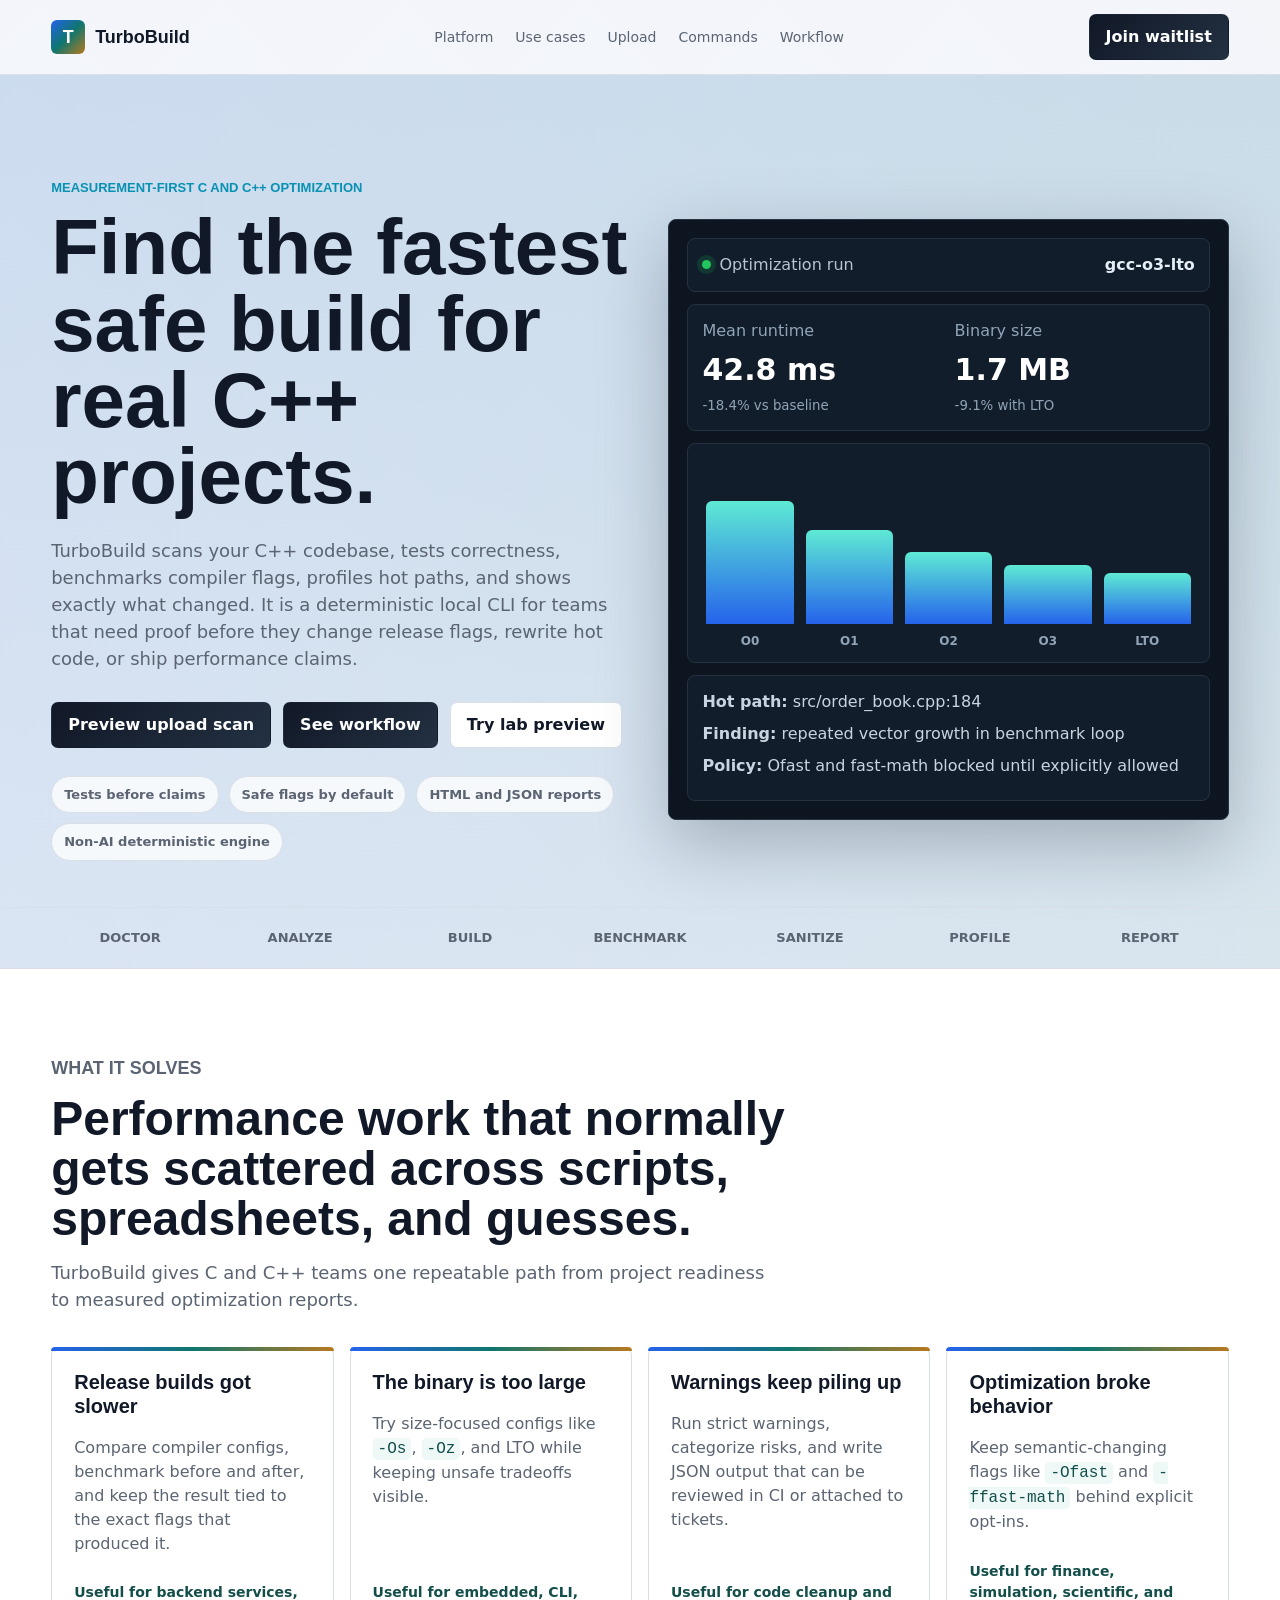
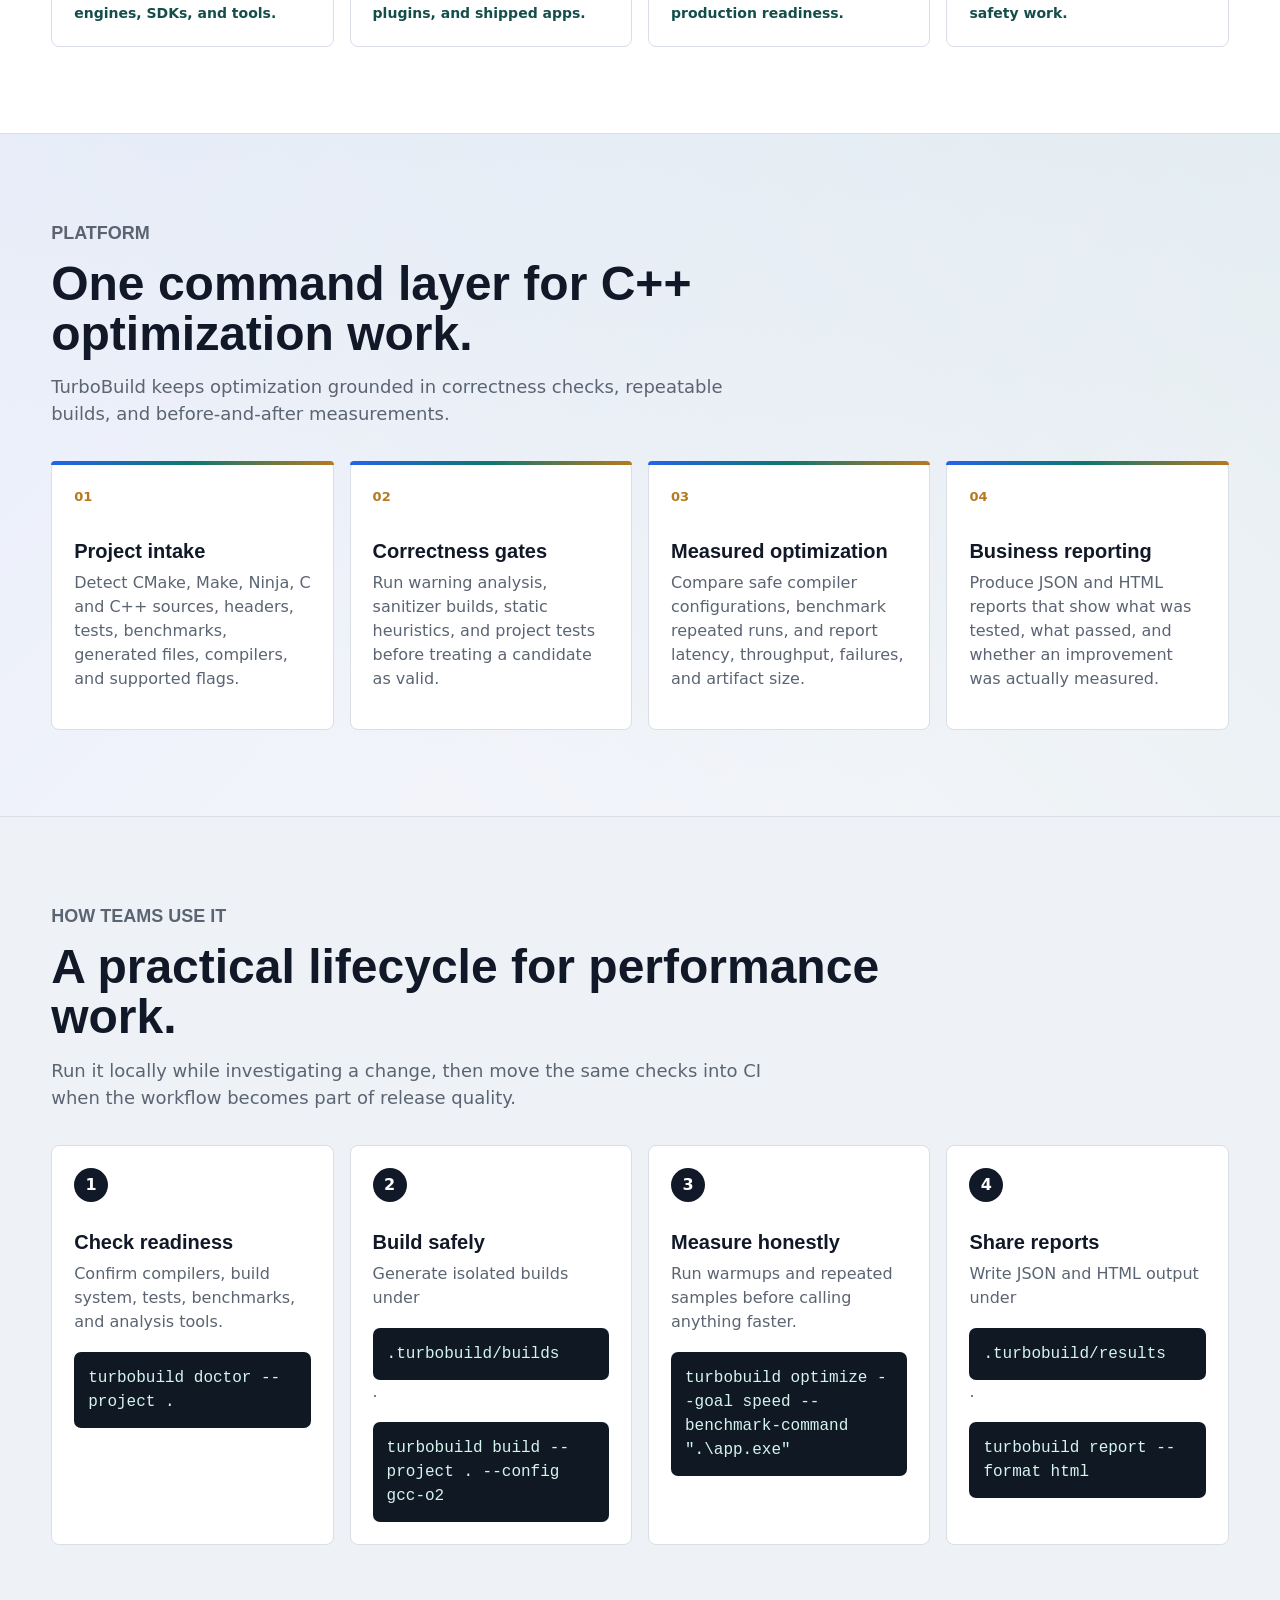
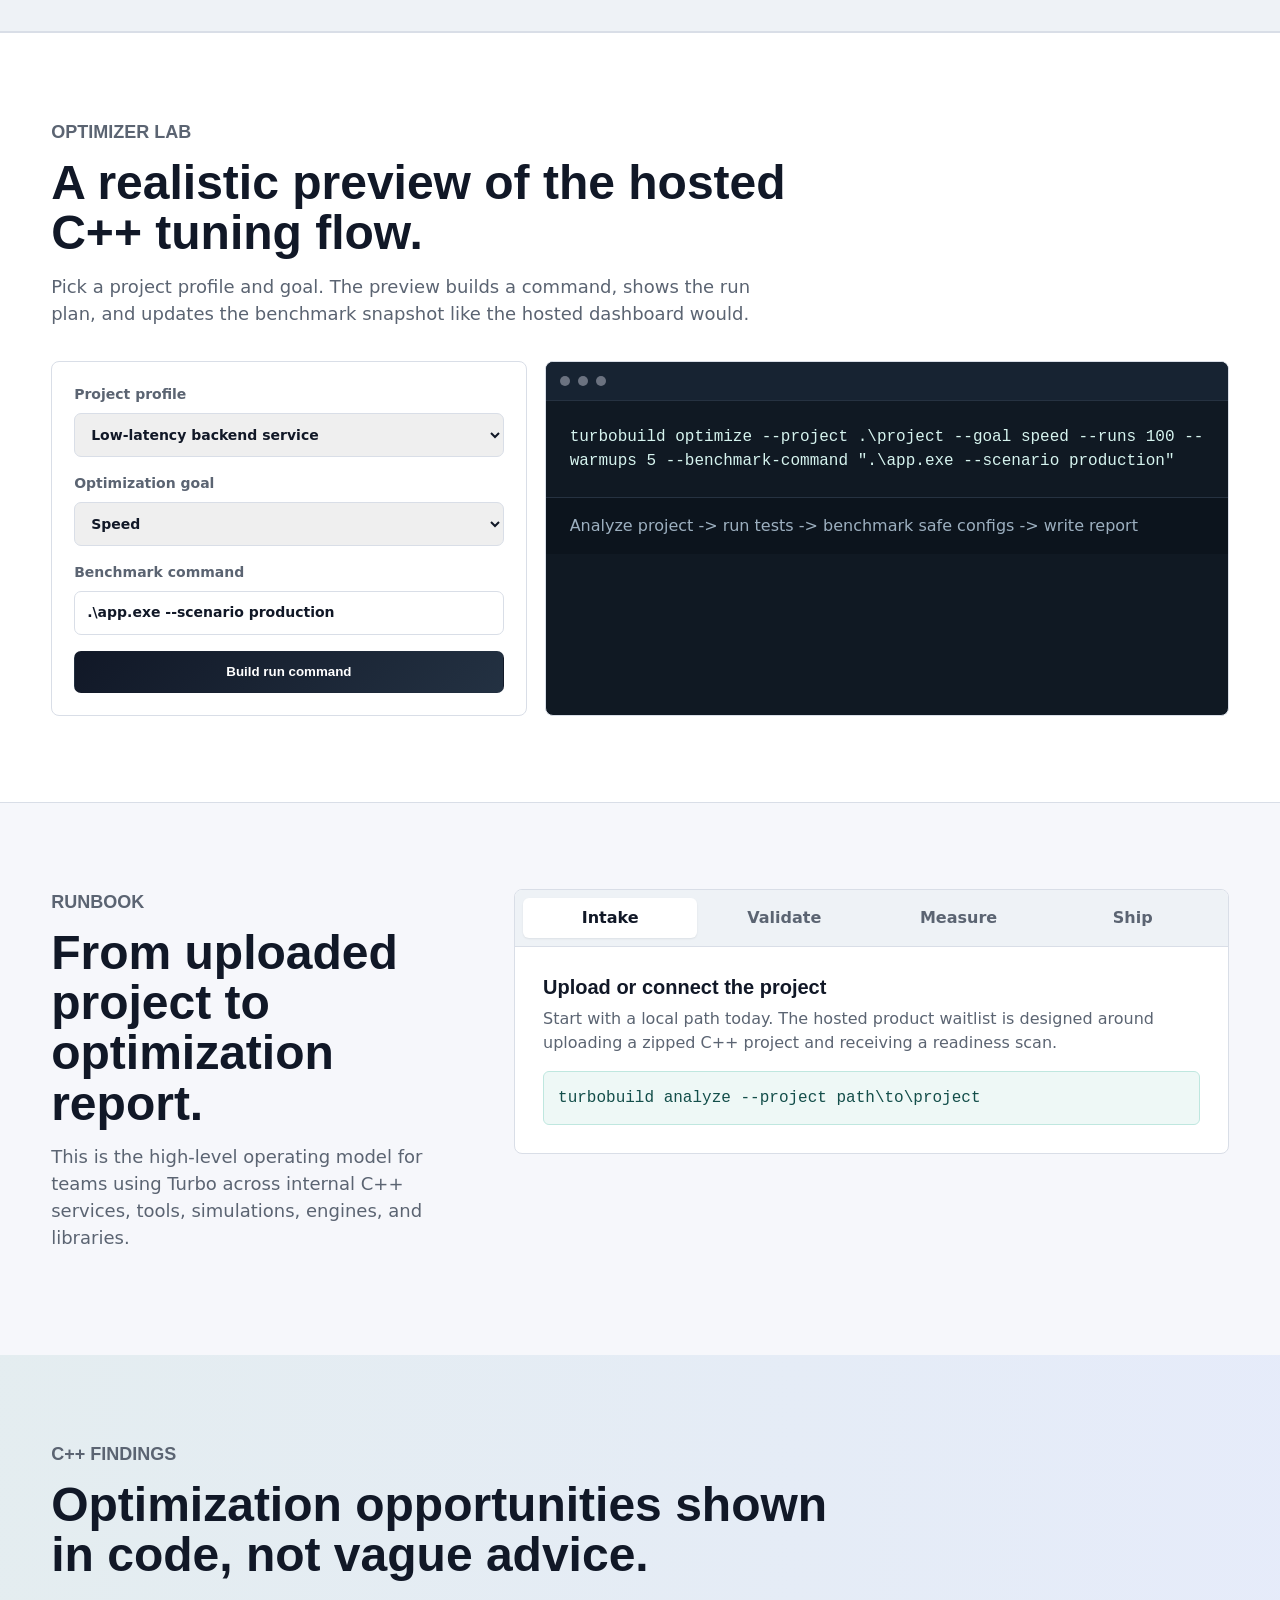
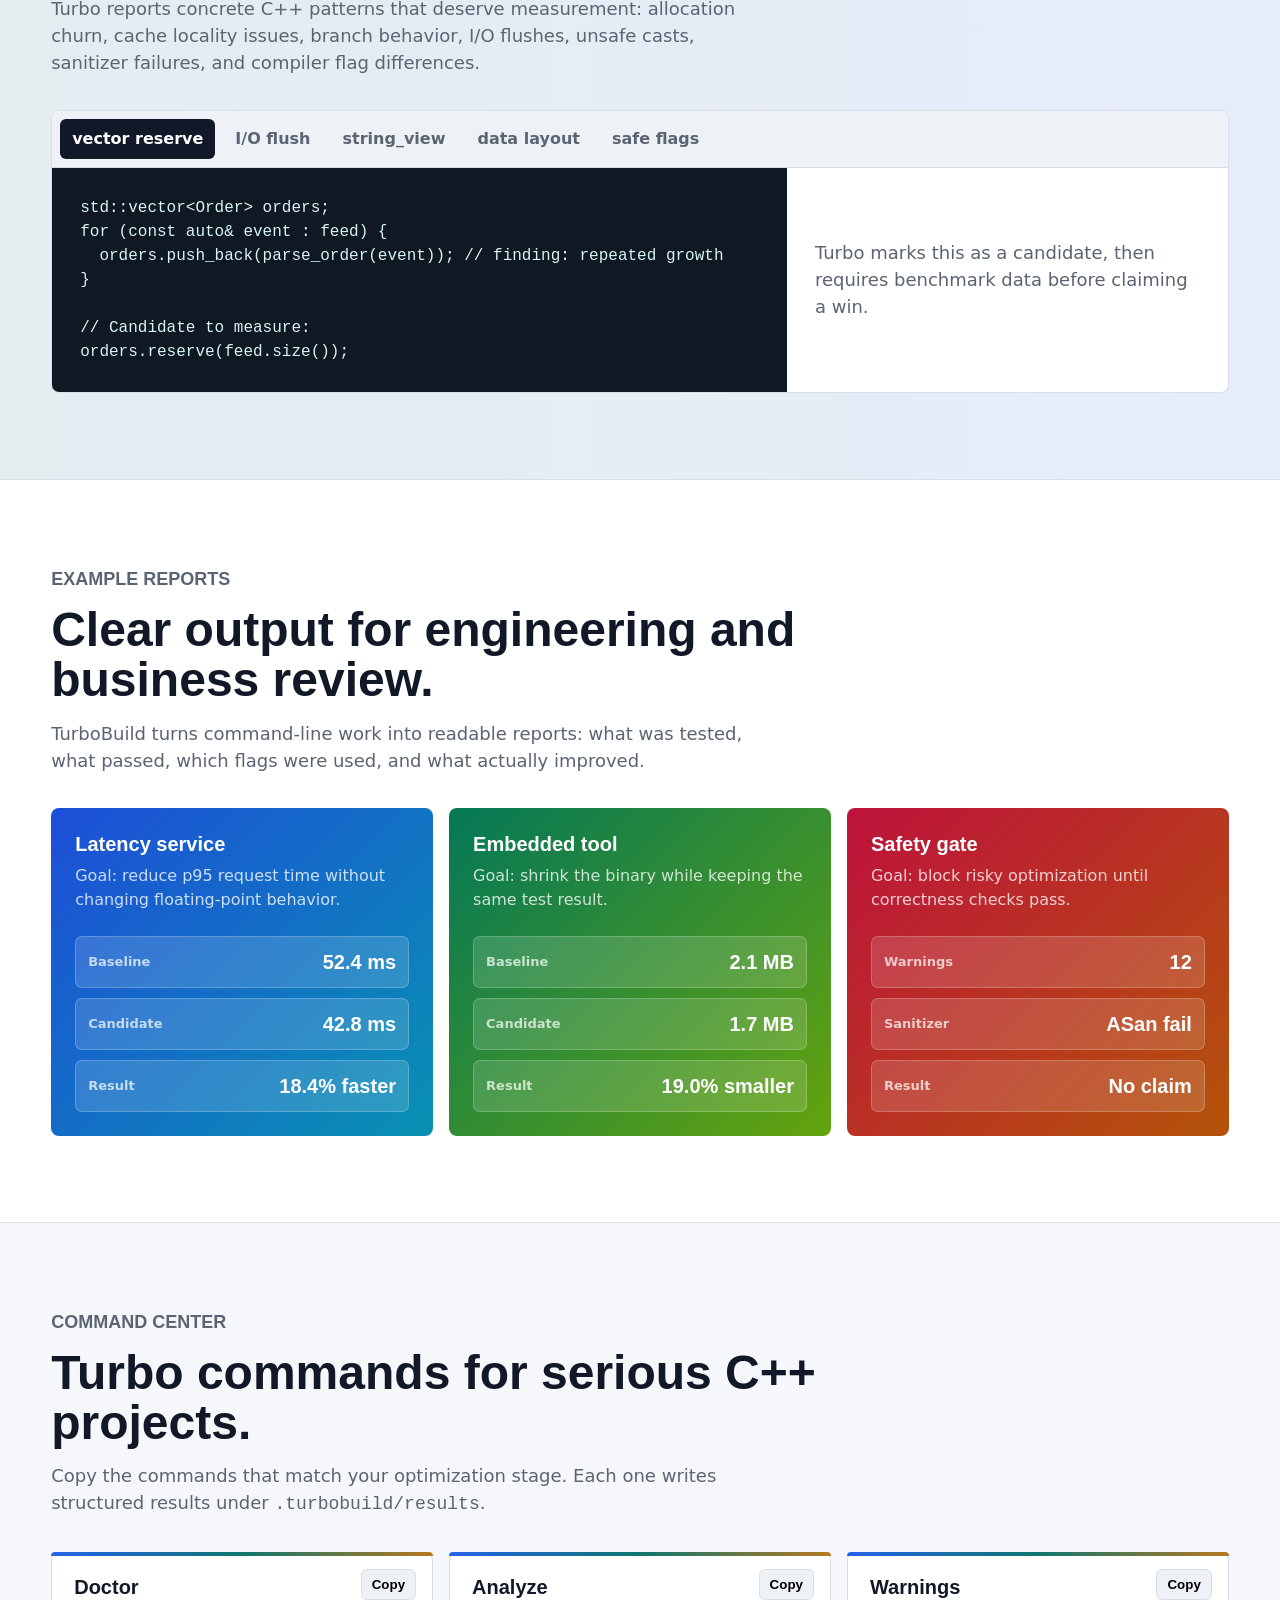
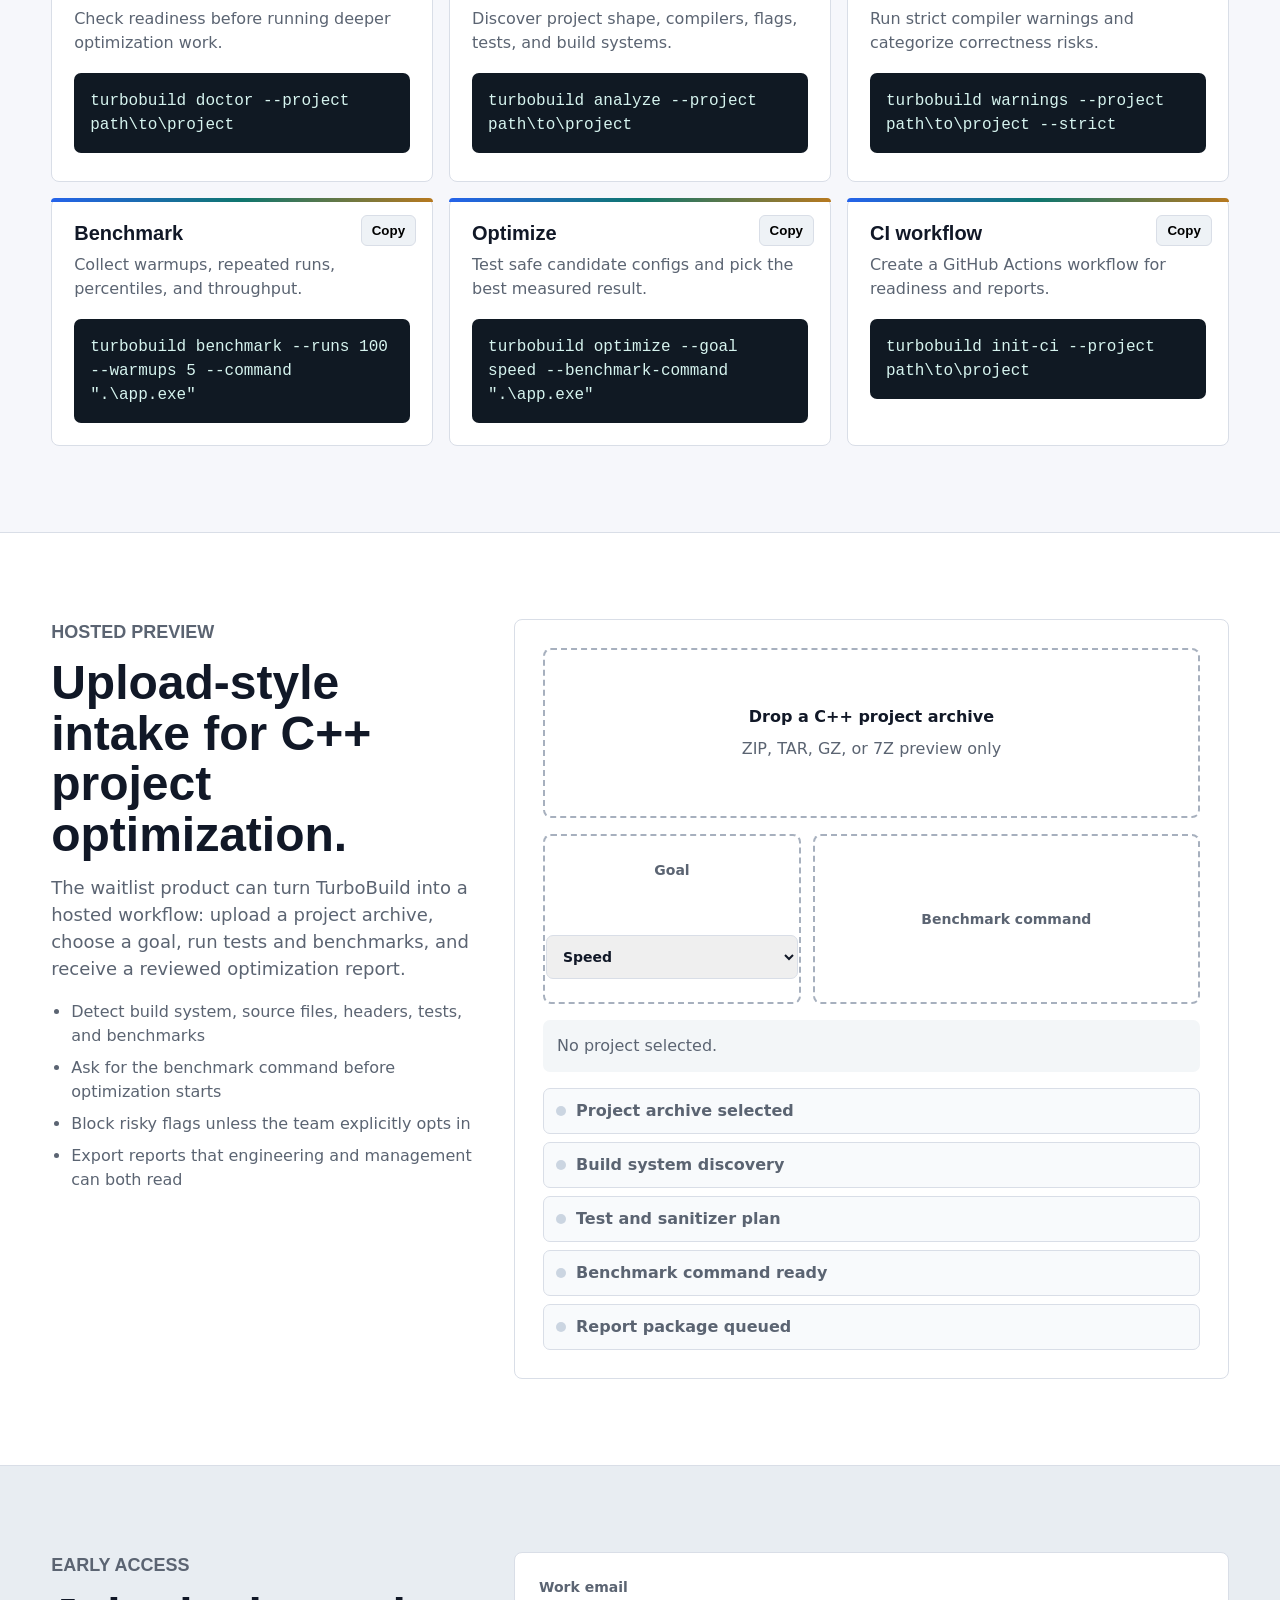
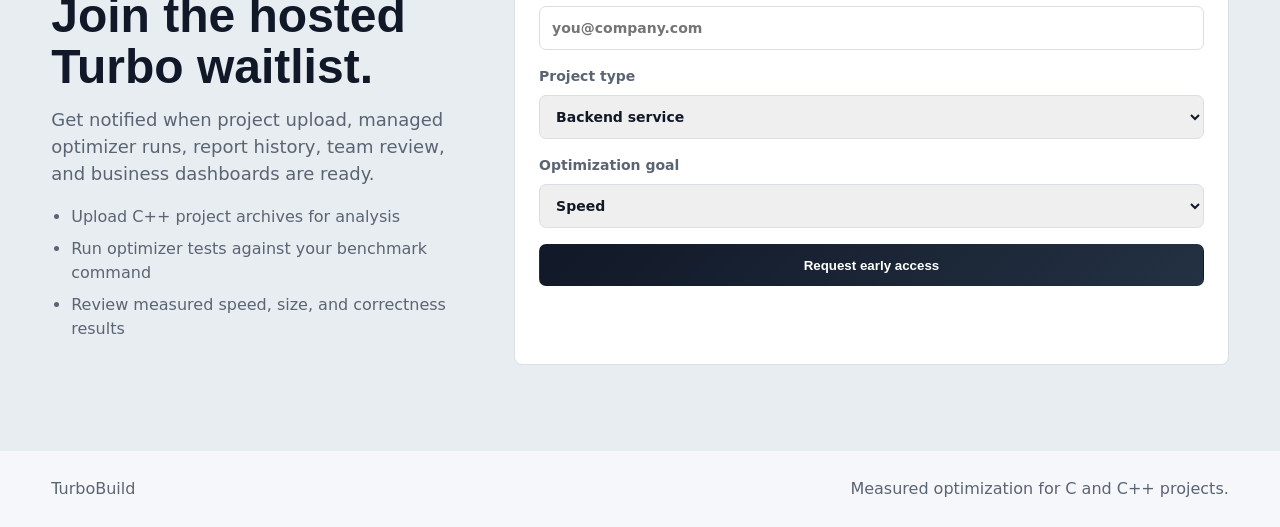
==== docs/site/index.html @ a2dd8423 "Add project website and expanded architecture docs" ====
<!doctype html>
<html lang="en">
  <head>
    <meta charset="utf-8" />
    <meta name="viewport" content="width=device-width, initial-scale=1" />
    <title>TurboBuild | Measured C and C++ Optimization</title>
    <meta
      name="description"
      content="TurboBuild analyzes, builds, tests, benchmarks, profiles, and optimizes C and C++ projects with measurement-first reports."
    />
    <link rel="stylesheet" href="styles.css" />
  </head>
  <body>
    <header class="topbar">
      <a class="brand" href="#home" aria-label="TurboBuild home">
        <span class="brand-mark">T</span>
        <span>TurboBuild</span>
      </a>
      <nav class="nav" aria-label="Primary navigation">
        <a href="#platform">Platform</a>
        <a href="#solves">Use cases</a>
        <a href="#upload">Upload</a>
        <a href="#commands">Commands</a>
        <a href="#workflow">Workflow</a>
      </nav>
      <a class="button button-dark" href="#waitlist">Join waitlist</a>
    </header>

    <main id="home">
      <section class="hero">
        <div class="hero-copy">
          <p class="eyebrow">Measurement-first C and C++ optimization</p>
          <h1>Find the fastest safe build for real C++ projects.</h1>
          <p class="hero-text">
            TurboBuild scans your C++ codebase, tests correctness, benchmarks
            compiler flags, profiles hot paths, and shows exactly what changed.
            It is a deterministic local CLI for teams that need proof before
            they change release flags, rewrite hot code, or ship performance
            claims.
          </p>
          <div class="hero-actions">
            <a class="button button-dark" href="#upload">Preview upload scan</a>
            <a class="button button-dark" href="#workflow">See workflow</a>
            <a class="button button-light" href="#optimizer-lab">Try lab preview</a>
          </div>
          <div class="trust-row" aria-label="Optimization safety guarantees">
            <span>Tests before claims</span>
            <span>Safe flags by default</span>
            <span>HTML and JSON reports</span>
            <span>Non-AI deterministic engine</span>
          </div>
        </div>

        <aside class="hero-dashboard" aria-label="Turbo optimization dashboard preview">
          <div class="dashboard-top">
            <div>
              <span class="status-dot"></span>
              Optimization run
            </div>
            <strong>gcc-o3-lto</strong>
          </div>
          <div class="dashboard-metrics">
            <div>
              <span>Mean runtime</span>
              <strong>42.8 ms</strong>
              <small>-18.4% vs baseline</small>
            </div>
            <div>
              <span>Binary size</span>
              <strong>1.7 MB</strong>
              <small>-9.1% with LTO</small>
            </div>
          </div>
          <div class="chart" aria-label="Benchmark bar chart">
            <div style="--height: 76%"><span>O0</span></div>
            <div style="--height: 58%"><span>O1</span></div>
            <div style="--height: 44%"><span>O2</span></div>
            <div style="--height: 36%"><span>O3</span></div>
            <div style="--height: 31%"><span>LTO</span></div>
          </div>
          <div class="finding-list">
            <p><strong>Hot path:</strong> src/order_book.cpp:184</p>
            <p><strong>Finding:</strong> repeated vector growth in benchmark loop</p>
            <p><strong>Policy:</strong> Ofast and fast-math blocked until explicitly allowed</p>
          </div>
        </aside>
      </section>

      <section class="logos" aria-label="Turbo product capabilities">
        <span>Doctor</span>
        <span>Analyze</span>
        <span>Build</span>
        <span>Benchmark</span>
        <span>Sanitize</span>
        <span>Profile</span>
        <span>Report</span>
      </section>

      <section id="solves" class="section solve-section">
        <div class="section-heading">
          <p class="eyebrow">What it solves</p>
          <h2>Performance work that normally gets scattered across scripts, spreadsheets, and guesses.</h2>
          <p>
            TurboBuild gives C and C++ teams one repeatable path from project
            readiness to measured optimization reports.
          </p>
        </div>

        <div class="solve-grid">
          <article class="solve-card">
            <h3>Release builds got slower</h3>
            <p>
              Compare compiler configs, benchmark before and after, and keep
              the result tied to the exact flags that produced it.
            </p>
            <strong>Useful for backend services, engines, SDKs, and tools.</strong>
          </article>
          <article class="solve-card">
            <h3>The binary is too large</h3>
            <p>
              Try size-focused configs like <code>-Os</code>, <code>-Oz</code>,
              and LTO while keeping unsafe tradeoffs visible.
            </p>
            <strong>Useful for embedded, CLI, plugins, and shipped apps.</strong>
          </article>
          <article class="solve-card">
            <h3>Warnings keep piling up</h3>
            <p>
              Run strict warnings, categorize risks, and write JSON output that
              can be reviewed in CI or attached to tickets.
            </p>
            <strong>Useful for code cleanup and production readiness.</strong>
          </article>
          <article class="solve-card">
            <h3>Optimization broke behavior</h3>
            <p>
              Keep semantic-changing flags like <code>-Ofast</code> and
              <code>-ffast-math</code> behind explicit opt-ins.
            </p>
            <strong>Useful for finance, simulation, scientific, and safety work.</strong>
          </article>
        </div>
      </section>

      <section id="platform" class="section">
        <div class="section-heading">
          <p class="eyebrow">Platform</p>
          <h2>One command layer for C++ optimization work.</h2>
          <p>
            TurboBuild keeps optimization grounded in correctness checks,
            repeatable builds, and before-and-after measurements.
          </p>
        </div>

        <div class="feature-grid">
          <article class="feature-card">
            <span class="icon">01</span>
            <h3>Project intake</h3>
            <p>
              Detect CMake, Make, Ninja, C and C++ sources, headers, tests,
              benchmarks, generated files, compilers, and supported flags.
            </p>
          </article>
          <article class="feature-card">
            <span class="icon">02</span>
            <h3>Correctness gates</h3>
            <p>
              Run warning analysis, sanitizer builds, static heuristics, and
              project tests before treating a candidate as valid.
            </p>
          </article>
          <article class="feature-card">
            <span class="icon">03</span>
            <h3>Measured optimization</h3>
            <p>
              Compare safe compiler configurations, benchmark repeated runs,
              and report latency, throughput, failures, and artifact size.
            </p>
          </article>
          <article class="feature-card">
            <span class="icon">04</span>
            <h3>Business reporting</h3>
            <p>
              Produce JSON and HTML reports that show what was tested, what
              passed, and whether an improvement was actually measured.
            </p>
          </article>
        </div>
      </section>

      <section class="section lifecycle-section">
        <div class="section-heading">
          <p class="eyebrow">How teams use it</p>
          <h2>A practical lifecycle for performance work.</h2>
          <p>
            Run it locally while investigating a change, then move the same
            checks into CI when the workflow becomes part of release quality.
          </p>
        </div>

        <div class="lifecycle">
          <div>
            <span>1</span>
            <h3>Check readiness</h3>
            <p>Confirm compilers, build system, tests, benchmarks, and analysis tools.</p>
            <code>turbobuild doctor --project .</code>
          </div>
          <div>
            <span>2</span>
            <h3>Build safely</h3>
            <p>Generate isolated builds under <code>.turbobuild/builds</code>.</p>
            <code>turbobuild build --project . --config gcc-o2</code>
          </div>
          <div>
            <span>3</span>
            <h3>Measure honestly</h3>
            <p>Run warmups and repeated samples before calling anything faster.</p>
            <code>turbobuild optimize --goal speed --benchmark-command ".\app.exe"</code>
          </div>
          <div>
            <span>4</span>
            <h3>Share reports</h3>
            <p>Write JSON and HTML output under <code>.turbobuild/results</code>.</p>
            <code>turbobuild report --format html</code>
          </div>
        </div>
      </section>

      <section id="optimizer-lab" class="section lab-section">
        <div class="section-heading">
          <p class="eyebrow">Optimizer lab</p>
          <h2>A realistic preview of the hosted C++ tuning flow.</h2>
          <p>
            Pick a project profile and goal. The preview builds a command,
            shows the run plan, and updates the benchmark snapshot like the
            hosted dashboard would.
          </p>
        </div>

        <div class="lab-grid">
          <div class="lab-controls">
            <label>
              Project profile
              <select id="profileSelect">
                <option value="service">Low-latency backend service</option>
                <option value="engine">Game or simulation engine</option>
                <option value="embedded">Embedded binary-size target</option>
              </select>
            </label>
            <label>
              Optimization goal
              <select id="goalSelect">
                <option value="speed">Speed</option>
                <option value="size">Binary size</option>
                <option value="balanced">Balanced</option>
              </select>
            </label>
            <label>
              Benchmark command
              <input id="benchCommand" value=".\app.exe --scenario production" />
            </label>
            <button class="button button-dark" id="buildCommand" type="button">Build run command</button>
          </div>

          <div class="lab-output">
            <div class="terminal-header">
              <span></span>
              <span></span>
              <span></span>
            </div>
            <pre><code id="generatedCommand">turbobuild optimize --project .\project --goal speed --runs 100 --warmups 5 --benchmark-command ".\app.exe --scenario production"</code></pre>
            <div class="run-plan" id="runPlan">
              Analyze project -> run tests -> benchmark safe configs -> write report
            </div>
          </div>
        </div>
      </section>

      <section id="workflow" class="section split-section">
        <div>
          <p class="eyebrow">Runbook</p>
          <h2>From uploaded project to optimization report.</h2>
          <p>
            This is the high-level operating model for teams using Turbo
            across internal C++ services, tools, simulations, engines, and
            libraries.
          </p>
        </div>

        <div class="tab-shell">
          <div class="tabs" role="tablist" aria-label="Optimization workflow">
            <button class="tab active" type="button" data-tab="intake">Intake</button>
            <button class="tab" type="button" data-tab="validate">Validate</button>
            <button class="tab" type="button" data-tab="measure">Measure</button>
            <button class="tab" type="button" data-tab="ship">Ship</button>
          </div>
          <div class="tab-panel active" id="intake">
            <h3>Upload or connect the project</h3>
            <p>
              Start with a local path today. The hosted product waitlist is
              designed around uploading a zipped C++ project and receiving a
              readiness scan.
            </p>
            <code>turbobuild analyze --project path\to\project</code>
          </div>
          <div class="tab-panel" id="validate">
            <h3>Prove the code still behaves</h3>
            <p>
              Run warnings, sanitizers, static analysis, and tests before any
              performance claim is accepted.
            </p>
            <code>turbobuild warnings --project path\to\project --strict</code>
          </div>
          <div class="tab-panel" id="measure">
            <h3>Benchmark candidate builds</h3>
            <p>
              Run warmups and repeated samples across compiler configurations.
              Turbo tracks p50, p95, p99, mean, standard deviation, and
              throughput.
            </p>
            <code>turbobuild optimize --goal speed --benchmark-command ".\app.exe"</code>
          </div>
          <div class="tab-panel" id="ship">
            <h3>Report the measured result</h3>
            <p>
              Export reports for engineering review, release notes, or business
              signoff. No unmeasured speedup claims are reported as wins.
            </p>
            <code>turbobuild report --project path\to\project --format html</code>
          </div>
        </div>
      </section>

      <section class="section cpp-section">
        <div class="section-heading">
          <p class="eyebrow">C++ findings</p>
          <h2>Optimization opportunities shown in code, not vague advice.</h2>
          <p>
            Turbo reports concrete C++ patterns that deserve measurement:
            allocation churn, cache locality issues, branch behavior, I/O flushes,
            unsafe casts, sanitizer failures, and compiler flag differences.
          </p>
        </div>

        <div class="code-showcase">
          <div class="code-tabs" role="tablist" aria-label="C++ optimization examples">
            <button class="code-tab active" type="button" data-code="reserve">vector reserve</button>
            <button class="code-tab" type="button" data-code="endl">I/O flush</button>
            <button class="code-tab" type="button" data-code="string">string_view</button>
            <button class="code-tab" type="button" data-code="layout">data layout</button>
            <button class="code-tab" type="button" data-code="flags">safe flags</button>
          </div>
          <div class="code-panel active" id="reserve">
            <pre><code>std::vector&lt;Order&gt; orders;
for (const auto&amp; event : feed) {
  orders.push_back(parse_order(event)); // finding: repeated growth
}

// Candidate to measure:
orders.reserve(feed.size());</code></pre>
            <p>Turbo marks this as a candidate, then requires benchmark data before claiming a win.</p>
          </div>
          <div class="code-panel" id="endl">
            <pre><code>for (const auto&amp; row : report) {
  out &lt;&lt; row.symbol &lt;&lt; "," &lt;&lt; row.price &lt;&lt; std::endl;
}

// Candidate to measure:
out &lt;&lt; row.symbol &lt;&lt; "," &lt;&lt; row.price &lt;&lt; '\n';</code></pre>
            <p><code>std::endl</code> flushes the stream. Turbo flags it when it appears in likely hot paths.</p>
          </div>
          <div class="code-panel" id="string">
            <pre><code>bool has_prefix(const std::string&amp; value,
                const std::string&amp; prefix) {
  return value.rfind(prefix, 0) == 0;
}

// Candidate to measure:
bool has_prefix(std::string_view value,
                std::string_view prefix) {
  return value.starts_with(prefix);
}</code></pre>
            <p>Turbo highlights avoidable string copies and suggests a measured experiment, not an automatic rewrite.</p>
          </div>
          <div class="code-panel" id="layout">
            <pre><code>struct Particle {
  float x, y, z;
  float vx, vy, vz;
};

std::vector&lt;Particle&gt; particles;

// Candidate for hot loops:
struct ParticlesSoA {
  std::vector&lt;float&gt; x, y, z;
  std::vector&lt;float&gt; vx, vy, vz;
};</code></pre>
            <p>Cache-sensitive layouts are reported as high-impact candidates when profiling points at tight loops.</p>
          </div>
          <div class="code-panel" id="flags">
            <pre><code>Safe candidates:
  -O2
  -O3
  -Os
  -Oz
  -O2 -flto

Explicit opt-in only:
  -Ofast
  -ffast-math
  -march=native</code></pre>
            <p>Semantic-changing or portability-changing flags stay blocked unless the team opts in.</p>
          </div>
        </div>
      </section>

      <section class="section example-section">
          <div class="section-heading">
            <p class="eyebrow">Example reports</p>
            <h2>Clear output for engineering and business review.</h2>
            <p>
              TurboBuild turns command-line work into readable reports: what was tested,
              what passed, which flags were used, and what actually improved.
            </p>
          </div>

          <div class="example-grid">
            <article class="example-card blue-card">
              <h3>Latency service</h3>
              <p>Goal: reduce p95 request time without changing floating-point behavior.</p>
              <dl>
                <div><dt>Baseline</dt><dd>52.4 ms</dd></div>
                <div><dt>Candidate</dt><dd>42.8 ms</dd></div>
                <div><dt>Result</dt><dd>18.4% faster</dd></div>
              </dl>
            </article>
            <article class="example-card green-card">
              <h3>Embedded tool</h3>
              <p>Goal: shrink the binary while keeping the same test result.</p>
              <dl>
                <div><dt>Baseline</dt><dd>2.1 MB</dd></div>
                <div><dt>Candidate</dt><dd>1.7 MB</dd></div>
                <div><dt>Result</dt><dd>19.0% smaller</dd></div>
              </dl>
            </article>
            <article class="example-card red-card">
              <h3>Safety gate</h3>
              <p>Goal: block risky optimization until correctness checks pass.</p>
              <dl>
                <div><dt>Warnings</dt><dd>12</dd></div>
                <div><dt>Sanitizer</dt><dd>ASan fail</dd></div>
                <div><dt>Result</dt><dd>No claim</dd></div>
              </dl>
            </article>
          </div>
      </section>

      <section id="commands" class="section">
        <div class="section-heading">
          <p class="eyebrow">Command center</p>
          <h2>Turbo commands for serious C++ projects.</h2>
          <p>
            Copy the commands that match your optimization stage. Each one
            writes structured results under <code>.turbobuild/results</code>.
          </p>
        </div>

        <div class="command-grid">
          <article class="command-card">
            <h3>Doctor</h3>
            <p>Check readiness before running deeper optimization work.</p>
            <pre><code>turbobuild doctor --project path\to\project</code></pre>
            <button class="copy-button" type="button">Copy</button>
          </article>
          <article class="command-card">
            <h3>Analyze</h3>
            <p>Discover project shape, compilers, flags, tests, and build systems.</p>
            <pre><code>turbobuild analyze --project path\to\project</code></pre>
            <button class="copy-button" type="button">Copy</button>
          </article>
          <article class="command-card">
            <h3>Warnings</h3>
            <p>Run strict compiler warnings and categorize correctness risks.</p>
            <pre><code>turbobuild warnings --project path\to\project --strict</code></pre>
            <button class="copy-button" type="button">Copy</button>
          </article>
          <article class="command-card">
            <h3>Benchmark</h3>
            <p>Collect warmups, repeated runs, percentiles, and throughput.</p>
            <pre><code>turbobuild benchmark --runs 100 --warmups 5 --command ".\app.exe"</code></pre>
            <button class="copy-button" type="button">Copy</button>
          </article>
          <article class="command-card">
            <h3>Optimize</h3>
            <p>Test safe candidate configs and pick the best measured result.</p>
            <pre><code>turbobuild optimize --goal speed --benchmark-command ".\app.exe"</code></pre>
            <button class="copy-button" type="button">Copy</button>
          </article>
          <article class="command-card">
            <h3>CI workflow</h3>
            <p>Create a GitHub Actions workflow for readiness and reports.</p>
            <pre><code>turbobuild init-ci --project path\to\project</code></pre>
            <button class="copy-button" type="button">Copy</button>
          </article>
        </div>
      </section>

      <section id="upload" class="section upload-section">
        <div>
          <p class="eyebrow">Hosted preview</p>
          <h2>Upload-style intake for C++ project optimization.</h2>
          <p>
            The waitlist product can turn TurboBuild into a hosted workflow:
            upload a project archive, choose a goal, run tests and benchmarks,
            and receive a reviewed optimization report.
          </p>
          <ul class="check-list">
            <li>Detect build system, source files, headers, tests, and benchmarks</li>
            <li>Ask for the benchmark command before optimization starts</li>
            <li>Block risky flags unless the team explicitly opts in</li>
            <li>Export reports that engineering and management can both read</li>
          </ul>
        </div>
        <div class="upload-box" id="uploadBox">
          <input id="projectUpload" type="file" accept=".zip,.tar,.gz,.7z" />
          <label for="projectUpload">
            <strong>Drop a C++ project archive</strong>
            <span>ZIP, TAR, GZ, or 7Z preview only</span>
          </label>
          <div class="upload-controls">
            <label>
              Goal
              <select id="uploadGoal">
                <option value="speed">Speed</option>
                <option value="size">Binary size</option>
                <option value="correctness">Warnings and correctness</option>
                <option value="balanced">Balanced</option>
              </select>
            </label>
            <label>
              Benchmark command
              <input id="uploadBenchmark" value=".\app.exe --scenario production" />
            </label>
          </div>
          <div class="upload-status" id="uploadStatus">No project selected.</div>
          <div class="scan-preview" id="scanPreview">
            <div><span></span> Project archive selected</div>
            <div><span></span> Build system discovery</div>
            <div><span></span> Test and sanitizer plan</div>
            <div><span></span> Benchmark command ready</div>
            <div><span></span> Report package queued</div>
          </div>
        </div>
      </section>

      <section id="waitlist" class="section waitlist-section">
        <div class="waitlist-copy">
          <p class="eyebrow">Early access</p>
          <h2>Join the hosted Turbo waitlist.</h2>
          <p>
            Get notified when project upload, managed optimizer runs, report
            history, team review, and business dashboards are ready.
          </p>
          <ul class="check-list">
            <li>Upload C++ project archives for analysis</li>
            <li>Run optimizer tests against your benchmark command</li>
            <li>Review measured speed, size, and correctness results</li>
          </ul>
        </div>
        <form class="waitlist-form" id="waitlistForm">
          <label>
            Work email
            <input name="email" type="email" placeholder="you@company.com" required />
          </label>
          <label>
            Project type
            <select name="projectType">
              <option>Backend service</option>
              <option>Game engine</option>
              <option>Trading or simulation</option>
              <option>Embedded system</option>
              <option>Library or SDK</option>
            </select>
          </label>
          <label>
            Optimization goal
            <select name="goal">
              <option>Speed</option>
              <option>Binary size</option>
              <option>Warnings and correctness</option>
              <option>Balanced</option>
            </select>
          </label>
          <button class="button button-dark" type="submit">Request early access</button>
          <p class="form-status" id="formStatus" role="status"></p>
        </form>
      </section>
    </main>

    <footer class="footer">
      <span>TurboBuild</span>
      <span>Measured optimization for C and C++ projects.</span>
    </footer>

    <script src="script.js"></script>
  </body>
</html>
---- docs/site/styles.css ----
:root {
  --ink: #111827;
  --muted: #5b6472;
  --line: #d9dee7;
  --paper: #f6f7fb;
  --panel: #ffffff;
  --accent: #0f766e;
  --accent-strong: #134e4a;
  --blue: #2563eb;
  --red: #be123c;
  --violet: #7c3aed;
  --cyan: #0891b2;
  --gold: #b7791f;
  --green: #15803d;
  --code: #101923;
}

* {
  box-sizing: border-box;
}

html {
  scroll-behavior: smooth;
}

body {
  margin: 0;
  background:
    linear-gradient(135deg, rgba(37, 99, 235, 0.12), transparent 34%),
    linear-gradient(225deg, rgba(15, 118, 110, 0.14), transparent 34%),
    var(--paper);
  color: var(--ink);
  font-family: "Aptos", "Segoe UI Variable", "Segoe UI", ui-sans-serif, system-ui, sans-serif;
  line-height: 1.5;
}

a {
  color: inherit;
  text-decoration: none;
}

code,
pre {
  font-family: "SFMono-Regular", Consolas, "Liberation Mono", monospace;
}

.topbar {
  align-items: center;
  background: rgba(247, 248, 251, 0.92);
  border-bottom: 1px solid var(--line);
  display: flex;
  gap: 24px;
  justify-content: space-between;
  left: 0;
  padding: 14px clamp(18px, 4vw, 56px);
  position: sticky;
  right: 0;
  top: 0;
  z-index: 10;
}

.brand,
.nav {
  align-items: center;
  display: flex;
}

.brand {
  font-family: "Bahnschrift", "Aptos Display", "Segoe UI", sans-serif;
  font-size: 18px;
  font-weight: 800;
  gap: 10px;
}

.brand-mark {
  align-items: center;
  background: linear-gradient(135deg, var(--blue), var(--accent), var(--gold));
  border-radius: 6px;
  color: #fff;
  display: inline-flex;
  height: 34px;
  justify-content: center;
  width: 34px;
}

.nav {
  color: var(--muted);
  font-size: 14px;
  gap: 22px;
}

.button {
  align-items: center;
  border: 1px solid transparent;
  border-radius: 7px;
  cursor: pointer;
  display: inline-flex;
  font-weight: 700;
  justify-content: center;
  min-height: 42px;
  padding: 10px 16px;
}

.button-dark {
  background: linear-gradient(135deg, var(--ink), #233142);
  color: #fff;
}

.button-light {
  background: #fff;
  border-color: var(--line);
  color: var(--ink);
}

.hero {
  display: grid;
  gap: 34px;
  grid-template-columns: minmax(0, 1.02fr) minmax(320px, 0.98fr);
  min-height: calc(100vh - 68px);
  padding: clamp(54px, 8vw, 110px) clamp(18px, 4vw, 56px) 46px;
}

.hero-copy {
  align-self: center;
  max-width: 760px;
}

.eyebrow {
  color: var(--cyan);
  font-family: "Bahnschrift", "Aptos Display", "Segoe UI", sans-serif;
  font-size: 13px;
  font-weight: 800;
  letter-spacing: 0;
  margin: 0 0 12px;
  text-transform: uppercase;
}

h1,
h2,
h3,
p {
  margin-top: 0;
}

h1 {
  font-family: "Bahnschrift", "Aptos Display", "Segoe UI", sans-serif;
  font-size: clamp(42px, 7vw, 78px);
  line-height: 0.98;
  margin-bottom: 22px;
  max-width: 940px;
}

h2 {
  font-family: "Bahnschrift", "Aptos Display", "Segoe UI", sans-serif;
  font-size: clamp(30px, 4vw, 48px);
  line-height: 1.05;
  margin-bottom: 14px;
}

h3 {
  font-family: "Bahnschrift", "Aptos Display", "Segoe UI", sans-serif;
  font-size: 20px;
  line-height: 1.2;
  margin-bottom: 8px;
}

.hero-text,
.section-heading p,
.split-section > div > p,
.upload-section p,
.waitlist-copy p {
  color: var(--muted);
  font-size: 18px;
  max-width: 720px;
}

.trust-row {
  color: var(--muted);
  display: flex;
  flex-wrap: wrap;
  font-size: 13px;
  font-weight: 800;
  gap: 10px;
  margin-top: 28px;
}

.trust-row span {
  background: rgba(255, 255, 255, 0.78);
  border: 1px solid var(--line);
  border-radius: 999px;
  padding: 8px 12px;
}

.hero-actions {
  display: flex;
  flex-wrap: wrap;
  gap: 12px;
  margin-top: 30px;
}

.terminal-panel {
  align-self: center;
  background: var(--code);
  border: 1px solid #263241;
  border-radius: 8px;
  box-shadow: 0 24px 70px rgba(17, 24, 39, 0.24);
  color: #d6f4ef;
  overflow: hidden;
}

.terminal-header {
  background: #172332;
  border-bottom: 1px solid #263241;
  display: flex;
  gap: 8px;
  padding: 14px;
}

.terminal-header span {
  background: #6b7280;
  border-radius: 50%;
  display: block;
  height: 10px;
  width: 10px;
}

.terminal-panel pre {
  margin: 0;
  overflow-x: auto;
  padding: 24px;
  white-space: pre-wrap;
}

.metric-strip {
  align-items: center;
  background: #0c141d;
  border-top: 1px solid #263241;
  display: grid;
  gap: 8px;
  grid-template-columns: 1fr auto 1.4fr;
  padding: 16px 20px;
}

.metric-strip span {
  color: #9db0c0;
  font-size: 13px;
}

.metric-strip strong {
  color: #76e4d5;
  font-size: 24px;
}

.hero-dashboard {
  align-self: center;
  background: #0d1520;
  border: 1px solid #263241;
  border-radius: 8px;
  box-shadow: 0 24px 70px rgba(17, 24, 39, 0.26);
  color: #e5eef7;
  overflow: hidden;
  padding: 18px;
}

.dashboard-top,
.dashboard-metrics,
.finding-list {
  background: #111d2a;
  border: 1px solid #263241;
  border-radius: 8px;
}

.dashboard-top {
  align-items: center;
  display: flex;
  justify-content: space-between;
  padding: 14px;
}

.dashboard-top div {
  align-items: center;
  color: #b7c4d1;
  display: flex;
  gap: 8px;
}

.status-dot {
  background: #22c55e;
  border-radius: 50%;
  box-shadow: 0 0 0 5px rgba(34, 197, 94, 0.16);
  display: inline-block;
  height: 9px;
  width: 9px;
}

.dashboard-metrics {
  display: grid;
  gap: 12px;
  grid-template-columns: 1fr 1fr;
  margin-top: 12px;
  padding: 14px;
}

.dashboard-metrics span,
.dashboard-metrics small {
  color: #91a4b8;
  display: block;
}

.dashboard-metrics strong {
  color: #ffffff;
  display: block;
  font-size: 30px;
  margin: 4px 0;
}

.chart {
  align-items: end;
  background: #111d2a;
  border: 1px solid #263241;
  border-radius: 8px;
  display: grid;
  gap: 12px;
  grid-template-columns: repeat(5, 1fr);
  height: 220px;
  margin-top: 12px;
  padding: 18px 18px 38px;
}

.chart div {
  background: linear-gradient(180deg, #5eead4, #2563eb);
  border-radius: 6px 6px 0 0;
  height: var(--height);
  position: relative;
}

.chart span {
  bottom: -26px;
  color: #91a4b8;
  font-size: 12px;
  font-weight: 800;
  left: 50%;
  position: absolute;
  transform: translateX(-50%);
}

.finding-list {
  color: #c8d5e1;
  margin-top: 12px;
  padding: 14px;
}

.finding-list p {
  margin-bottom: 8px;
}

.logos {
  border-bottom: 1px solid var(--line);
  border-top: 1px solid var(--line);
  color: var(--muted);
  display: grid;
  font-size: 13px;
  font-weight: 800;
  gap: 12px;
  grid-template-columns: repeat(7, 1fr);
  padding: 20px clamp(18px, 4vw, 56px);
  text-align: center;
  text-transform: uppercase;
}

.section {
  padding: 86px clamp(18px, 4vw, 56px);
}

.section-heading {
  margin-bottom: 34px;
  max-width: 830px;
}

.feature-grid,
.command-grid,
.solve-grid {
  display: grid;
  gap: 16px;
  grid-template-columns: repeat(4, minmax(0, 1fr));
}

.feature-card,
.solve-card,
.command-card,
.tab-shell,
.upload-box,
.waitlist-form,
.lab-controls,
.lab-output,
.code-showcase {
  background: var(--panel);
  border: 1px solid var(--line);
  border-radius: 8px;
}

.feature-card,
.solve-card,
.command-card {
  min-height: 230px;
  padding: 22px;
  position: relative;
}

.feature-card::before,
.solve-card::before,
.command-card::before {
  background: linear-gradient(90deg, var(--blue), var(--accent), var(--gold));
  border-radius: 8px 8px 0 0;
  content: "";
  height: 4px;
  left: -1px;
  position: absolute;
  right: -1px;
  top: -1px;
}

.feature-card p,
.solve-card p,
.command-card p,
.tab-panel p,
.check-list {
  color: var(--muted);
}

.solve-section {
  background: #ffffff;
  border-bottom: 1px solid var(--line);
}

.solve-card {
  display: flex;
  flex-direction: column;
  gap: 10px;
}

.solve-card code {
  background: #eef8f6;
  border-radius: 5px;
  color: var(--accent-strong);
  padding: 2px 5px;
}

.solve-card strong {
  color: var(--accent-strong);
  font-size: 14px;
  margin-top: auto;
}

.icon {
  color: var(--gold);
  display: inline-block;
  font-size: 13px;
  font-weight: 900;
  margin-bottom: 32px;
}

.split-section,
.upload-section,
.waitlist-section {
  align-items: start;
  display: grid;
  gap: 34px;
  grid-template-columns: 0.75fr 1.25fr;
}

.lab-section {
  background: #ffffff;
  border-bottom: 1px solid var(--line);
  border-top: 1px solid var(--line);
}

.lifecycle-section {
  background: #eef2f6;
  border-bottom: 1px solid var(--line);
  border-top: 1px solid var(--line);
}

.lifecycle {
  display: grid;
  gap: 16px;
  grid-template-columns: repeat(4, minmax(0, 1fr));
}

.lifecycle div {
  background: var(--panel);
  border: 1px solid var(--line);
  border-radius: 8px;
  min-height: 260px;
  padding: 22px;
}

.lifecycle span {
  align-items: center;
  background: var(--ink);
  border-radius: 50%;
  color: #ffffff;
  display: inline-flex;
  font-weight: 800;
  height: 34px;
  justify-content: center;
  margin-bottom: 28px;
  width: 34px;
}

.lifecycle p {
  color: var(--muted);
}

.lifecycle code {
  background: var(--code);
  border-radius: 7px;
  color: #d6f4ef;
  display: block;
  margin-top: 18px;
  overflow-x: auto;
  padding: 14px;
  white-space: pre-wrap;
}

.lab-grid {
  display: grid;
  gap: 18px;
  grid-template-columns: 0.82fr 1.18fr;
}

.lab-controls,
.lab-output {
  padding: 22px;
}

.lab-controls {
  display: grid;
  gap: 16px;
}

.lab-controls label {
  color: var(--muted);
  display: grid;
  font-size: 14px;
  font-weight: 800;
  gap: 8px;
}

.lab-controls input,
.lab-controls select {
  border: 1px solid var(--line);
  border-radius: 7px;
  color: var(--ink);
  font: inherit;
  min-height: 44px;
  padding: 10px 12px;
}

.lab-output {
  background: var(--code);
  color: #d6f4ef;
  overflow: hidden;
  padding: 0;
}

.lab-output pre {
  margin: 0;
  overflow-x: auto;
  padding: 24px;
  white-space: pre-wrap;
}

.run-plan {
  background: #0c141d;
  border-top: 1px solid #263241;
  color: #9db0c0;
  padding: 16px 24px;
}

.cpp-section {
  background:
    linear-gradient(90deg, rgba(15, 118, 110, 0.08), rgba(37, 99, 235, 0.08)),
    var(--paper);
}

.code-showcase {
  overflow: hidden;
}

.code-tabs {
  background: #eef2f6;
  border-bottom: 1px solid var(--line);
  display: flex;
  flex-wrap: wrap;
  gap: 8px;
  padding: 8px;
}

.code-tab {
  background: transparent;
  border: 0;
  border-radius: 6px;
  color: var(--muted);
  cursor: pointer;
  font: inherit;
  font-weight: 800;
  min-height: 40px;
  padding: 8px 12px;
}

.code-tab.active {
  background: var(--ink);
  color: #fff;
}

.code-panel {
  display: none;
  grid-template-columns: 1.25fr 0.75fr;
}

.code-panel.active {
  display: grid;
}

.code-panel pre {
  background: var(--code);
  color: #d6f4ef;
  margin: 0;
  overflow-x: auto;
  padding: 28px;
  white-space: pre-wrap;
}

.code-panel p {
  align-self: center;
  color: var(--muted);
  font-size: 18px;
  margin: 0;
  padding: 28px;
}

.tab-shell {
  overflow: hidden;
}

.tabs {
  background: #eef2f6;
  border-bottom: 1px solid var(--line);
  display: grid;
  grid-template-columns: repeat(4, 1fr);
  padding: 8px;
}

.tab {
  background: transparent;
  border: 0;
  border-radius: 6px;
  color: var(--muted);
  cursor: pointer;
  font: inherit;
  font-weight: 800;
  min-height: 40px;
}

.tab.active {
  background: #fff;
  color: var(--ink);
  box-shadow: 0 1px 2px rgba(17, 24, 39, 0.08);
}

.tab-panel {
  display: none;
  padding: 28px;
}

.tab-panel.active {
  display: block;
}

.tab-panel code {
  background: #eef8f6;
  border: 1px solid #bfe7df;
  border-radius: 6px;
  color: var(--accent-strong);
  display: block;
  overflow-x: auto;
  padding: 14px;
}

.command-grid {
  grid-template-columns: repeat(3, minmax(0, 1fr));
}

.command-card {
  position: relative;
}

.example-section {
  background: #ffffff;
  border-bottom: 1px solid var(--line);
  border-top: 1px solid var(--line);
  padding: 86px clamp(18px, 4vw, 56px);
}

.example-grid {
  display: grid;
  gap: 16px;
  grid-template-columns: repeat(3, minmax(0, 1fr));
}

.example-card {
  border-radius: 8px;
  color: #fff;
  min-height: 260px;
  overflow: hidden;
  padding: 24px;
}

.example-card p {
  color: rgba(255, 255, 255, 0.78);
}

.blue-card {
  background: linear-gradient(135deg, #1d4ed8, #0891b2);
}

.green-card {
  background: linear-gradient(135deg, #047857, #65a30d);
}

.red-card {
  background: linear-gradient(135deg, #be123c, #b45309);
}

.example-card dl {
  display: grid;
  gap: 10px;
  margin: 24px 0 0;
}

.example-card dl div {
  align-items: center;
  background: rgba(255, 255, 255, 0.14);
  border: 1px solid rgba(255, 255, 255, 0.22);
  border-radius: 7px;
  display: flex;
  justify-content: space-between;
  padding: 10px 12px;
}

.example-card dt,
.example-card dd {
  margin: 0;
}

.example-card dt {
  color: rgba(255, 255, 255, 0.72);
  font-size: 13px;
  font-weight: 800;
}

.example-card dd {
  font-family: "Bahnschrift", "Aptos Display", "Segoe UI", sans-serif;
  font-size: 20px;
  font-weight: 800;
}

.command-card pre {
  background: var(--code);
  border-radius: 7px;
  color: #d6f4ef;
  margin: 18px 0 0;
  overflow-x: auto;
  padding: 16px;
  white-space: pre-wrap;
}

.copy-button {
  background: #eef2f6;
  border: 1px solid var(--line);
  border-radius: 6px;
  cursor: pointer;
  font-weight: 800;
  padding: 7px 10px;
  position: absolute;
  right: 16px;
  top: 16px;
}

.upload-section {
  background: #fff;
  border-bottom: 1px solid var(--line);
  border-top: 1px solid var(--line);
}

.upload-box {
  min-height: 280px;
  padding: 28px;
}

.upload-box input {
  height: 1px;
  opacity: 0;
  position: absolute;
  width: 1px;
}

.upload-box label {
  align-items: center;
  border: 2px dashed #a7b0be;
  border-radius: 8px;
  cursor: pointer;
  display: flex;
  flex-direction: column;
  gap: 8px;
  justify-content: center;
  min-height: 170px;
  text-align: center;
  transition: background 160ms ease, border-color 160ms ease, transform 160ms ease;
}

.upload-box.dragging label {
  background: #eef8f6;
  border-color: var(--accent);
  transform: translateY(-2px);
}

.upload-box label span,
.upload-status,
.form-status {
  color: var(--muted);
}

.upload-status {
  background: #f3f6f8;
  border-radius: 7px;
  margin-top: 16px;
  padding: 14px;
}

.upload-controls {
  display: grid;
  gap: 12px;
  grid-template-columns: 0.8fr 1.2fr;
  margin-top: 16px;
}

.upload-controls label {
  color: var(--muted);
  display: grid;
  font-size: 14px;
  font-weight: 800;
  gap: 8px;
}

.upload-controls input,
.upload-controls select {
  border: 1px solid var(--line);
  border-radius: 7px;
  color: var(--ink);
  font: inherit;
  min-height: 44px;
  padding: 10px 12px;
}

.scan-preview {
  display: grid;
  gap: 8px;
  margin-top: 16px;
}

.scan-preview div {
  align-items: center;
  background: #f8fafc;
  border: 1px solid var(--line);
  border-radius: 7px;
  color: var(--muted);
  display: flex;
  font-weight: 700;
  gap: 10px;
  padding: 10px 12px;
}

.scan-preview span {
  background: #cbd5e1;
  border-radius: 50%;
  display: inline-block;
  height: 10px;
  width: 10px;
}

.scan-preview.ready div {
  color: var(--ink);
}

.scan-preview.ready span {
  background: var(--green);
}

.waitlist-section {
  background: #e8edf2;
}

.check-list {
  padding-left: 20px;
}

.check-list li {
  margin: 8px 0;
}

.waitlist-form {
  display: grid;
  gap: 16px;
  padding: 24px;
}

.waitlist-form label {
  color: var(--muted);
  display: grid;
  font-size: 14px;
  font-weight: 800;
  gap: 8px;
}

.waitlist-form input,
.waitlist-form select {
  border: 1px solid var(--line);
  border-radius: 7px;
  color: var(--ink);
  font: inherit;
  min-height: 44px;
  padding: 10px 12px;
}

.form-status {
  min-height: 22px;
}

.footer {
  align-items: center;
  color: var(--muted);
  display: flex;
  justify-content: space-between;
  padding: 26px clamp(18px, 4vw, 56px);
}

@media (max-width: 980px) {
  .hero,
  .split-section,
  .upload-section,
  .waitlist-section,
  .lab-grid,
  .code-panel.active {
    grid-template-columns: 1fr;
  }

  .feature-grid,
  .command-grid,
  .example-grid,
  .solve-grid,
  .lifecycle {
    grid-template-columns: repeat(2, minmax(0, 1fr));
  }

  .nav {
    display: none;
  }
}

@media (max-width: 640px) {
  .topbar {
    align-items: flex-start;
    flex-direction: column;
  }

  .hero {
    min-height: auto;
  }

  .feature-grid,
  .command-grid,
  .example-grid,
  .solve-grid,
  .lifecycle,
  .upload-controls,
  .logos,
  .tabs {
    grid-template-columns: 1fr;
  }

  .metric-strip {
    grid-template-columns: 1fr;
  }

  .footer {
    align-items: flex-start;
    flex-direction: column;
    gap: 8px;
  }
}
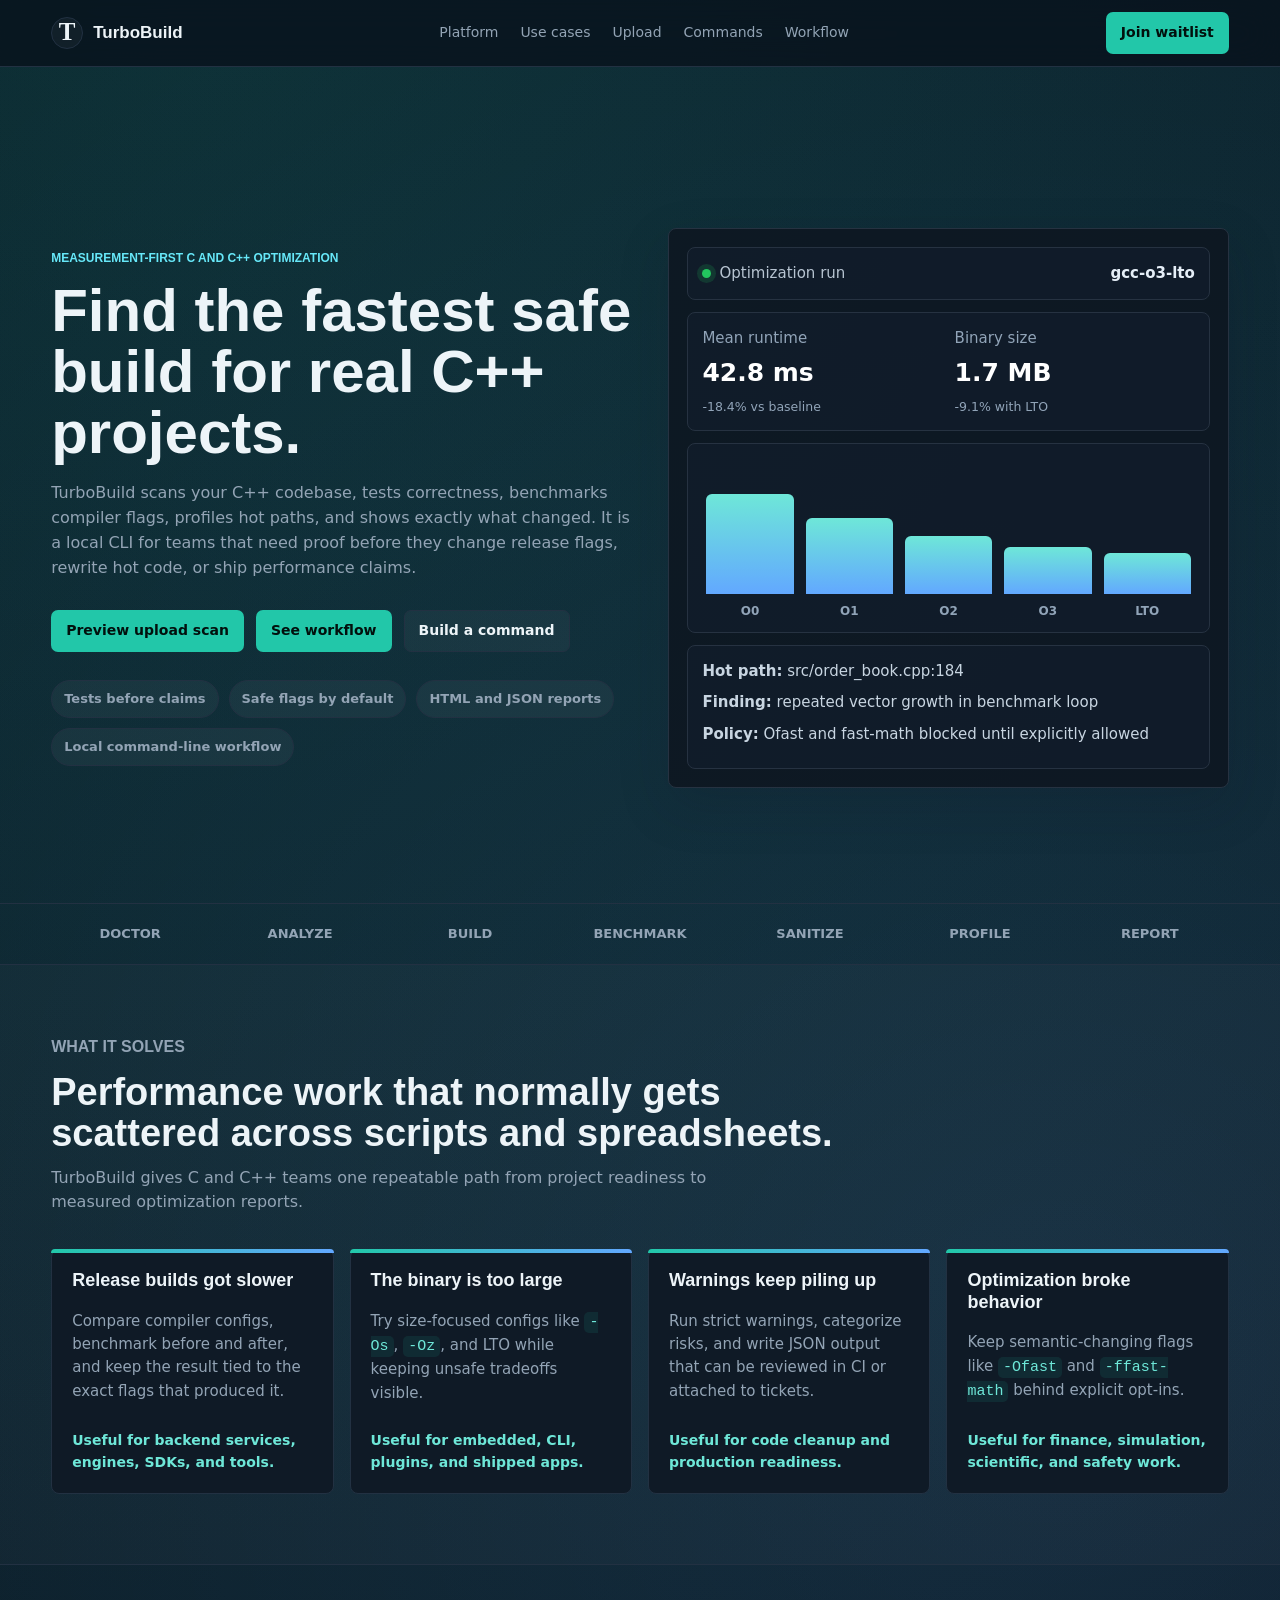
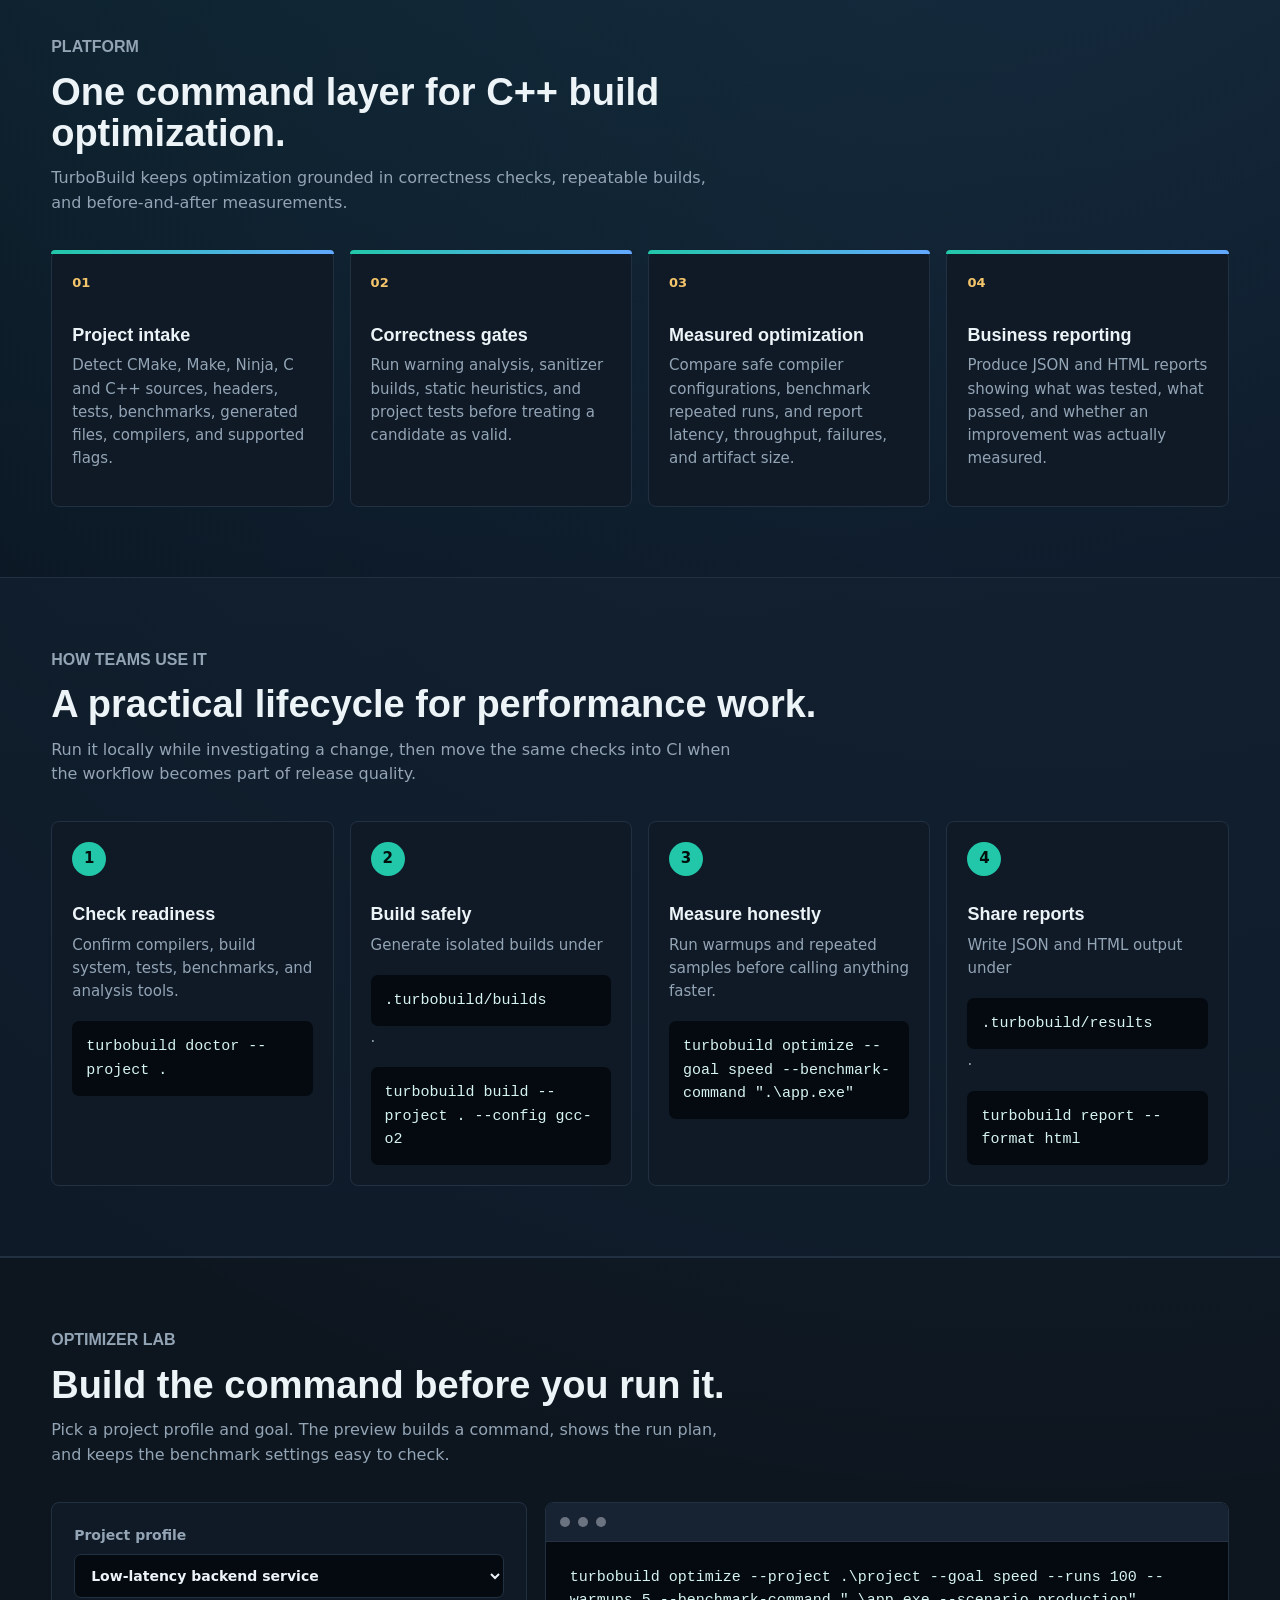
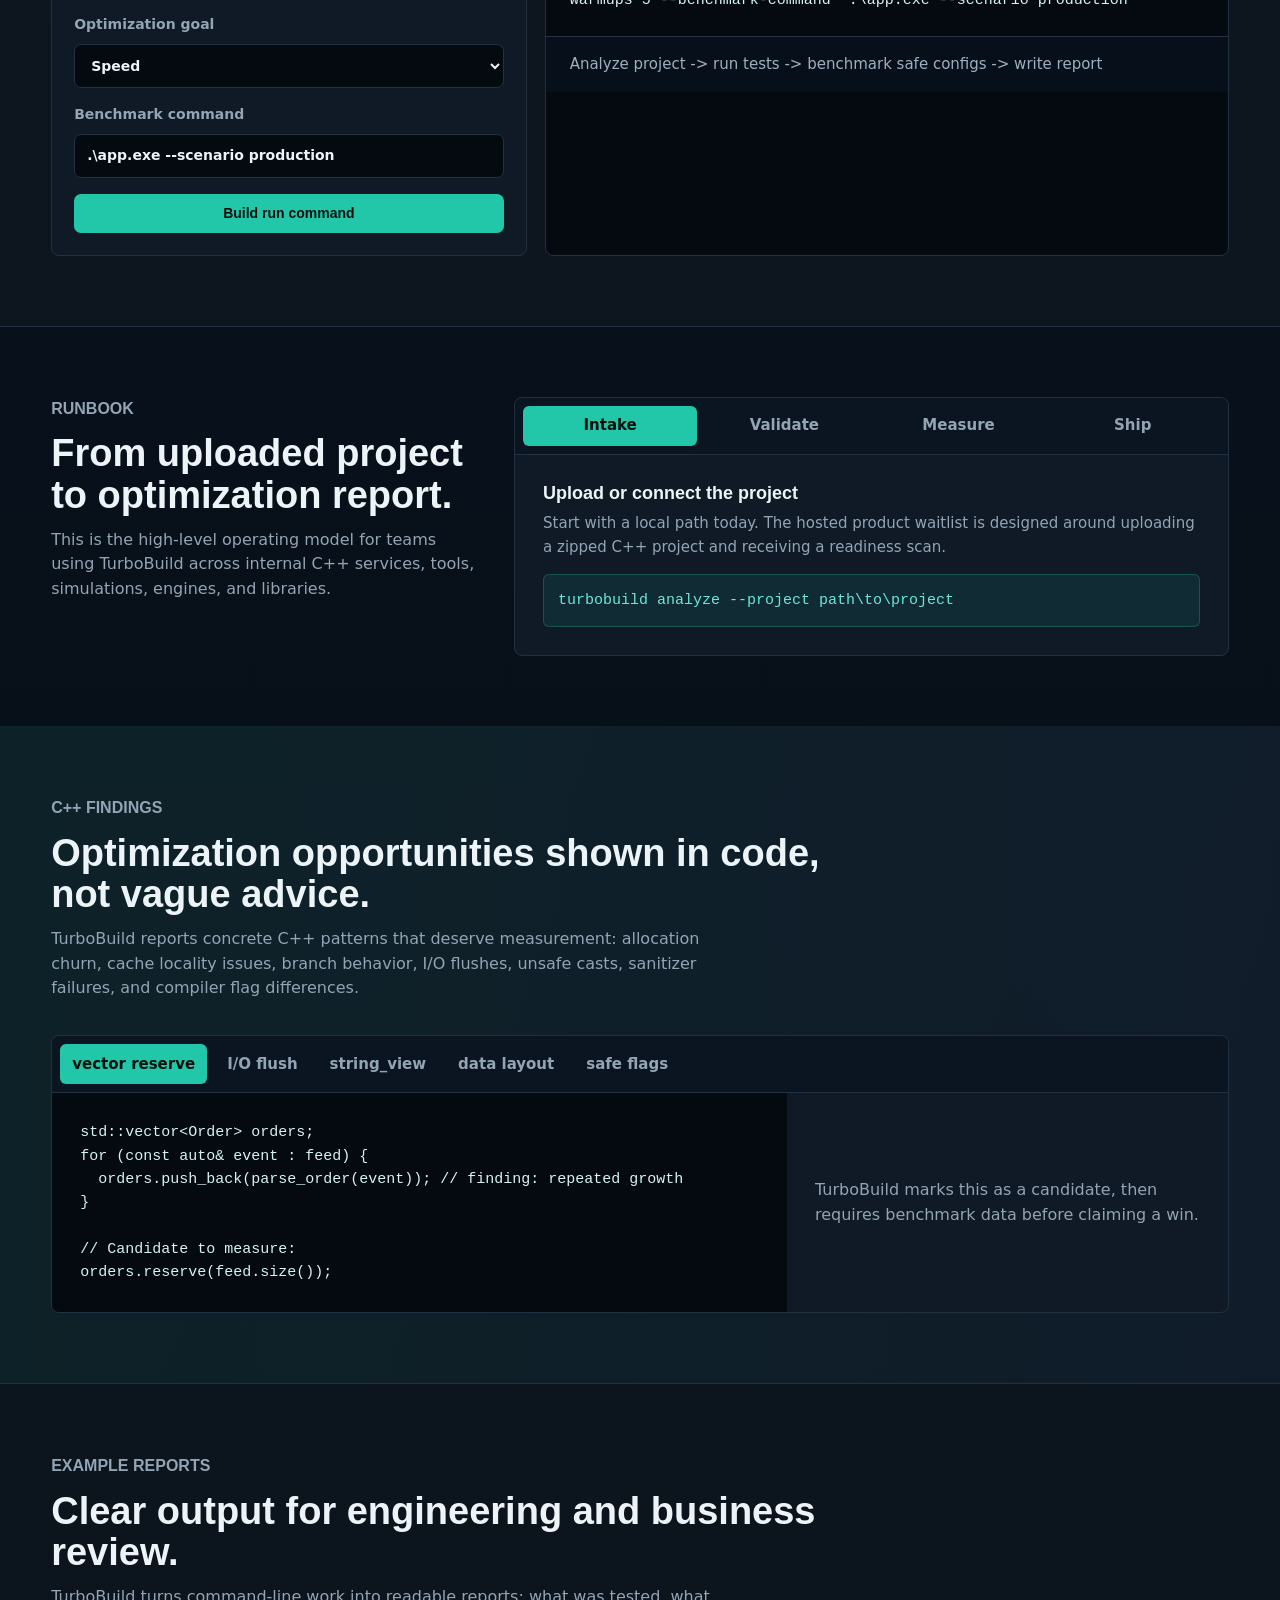
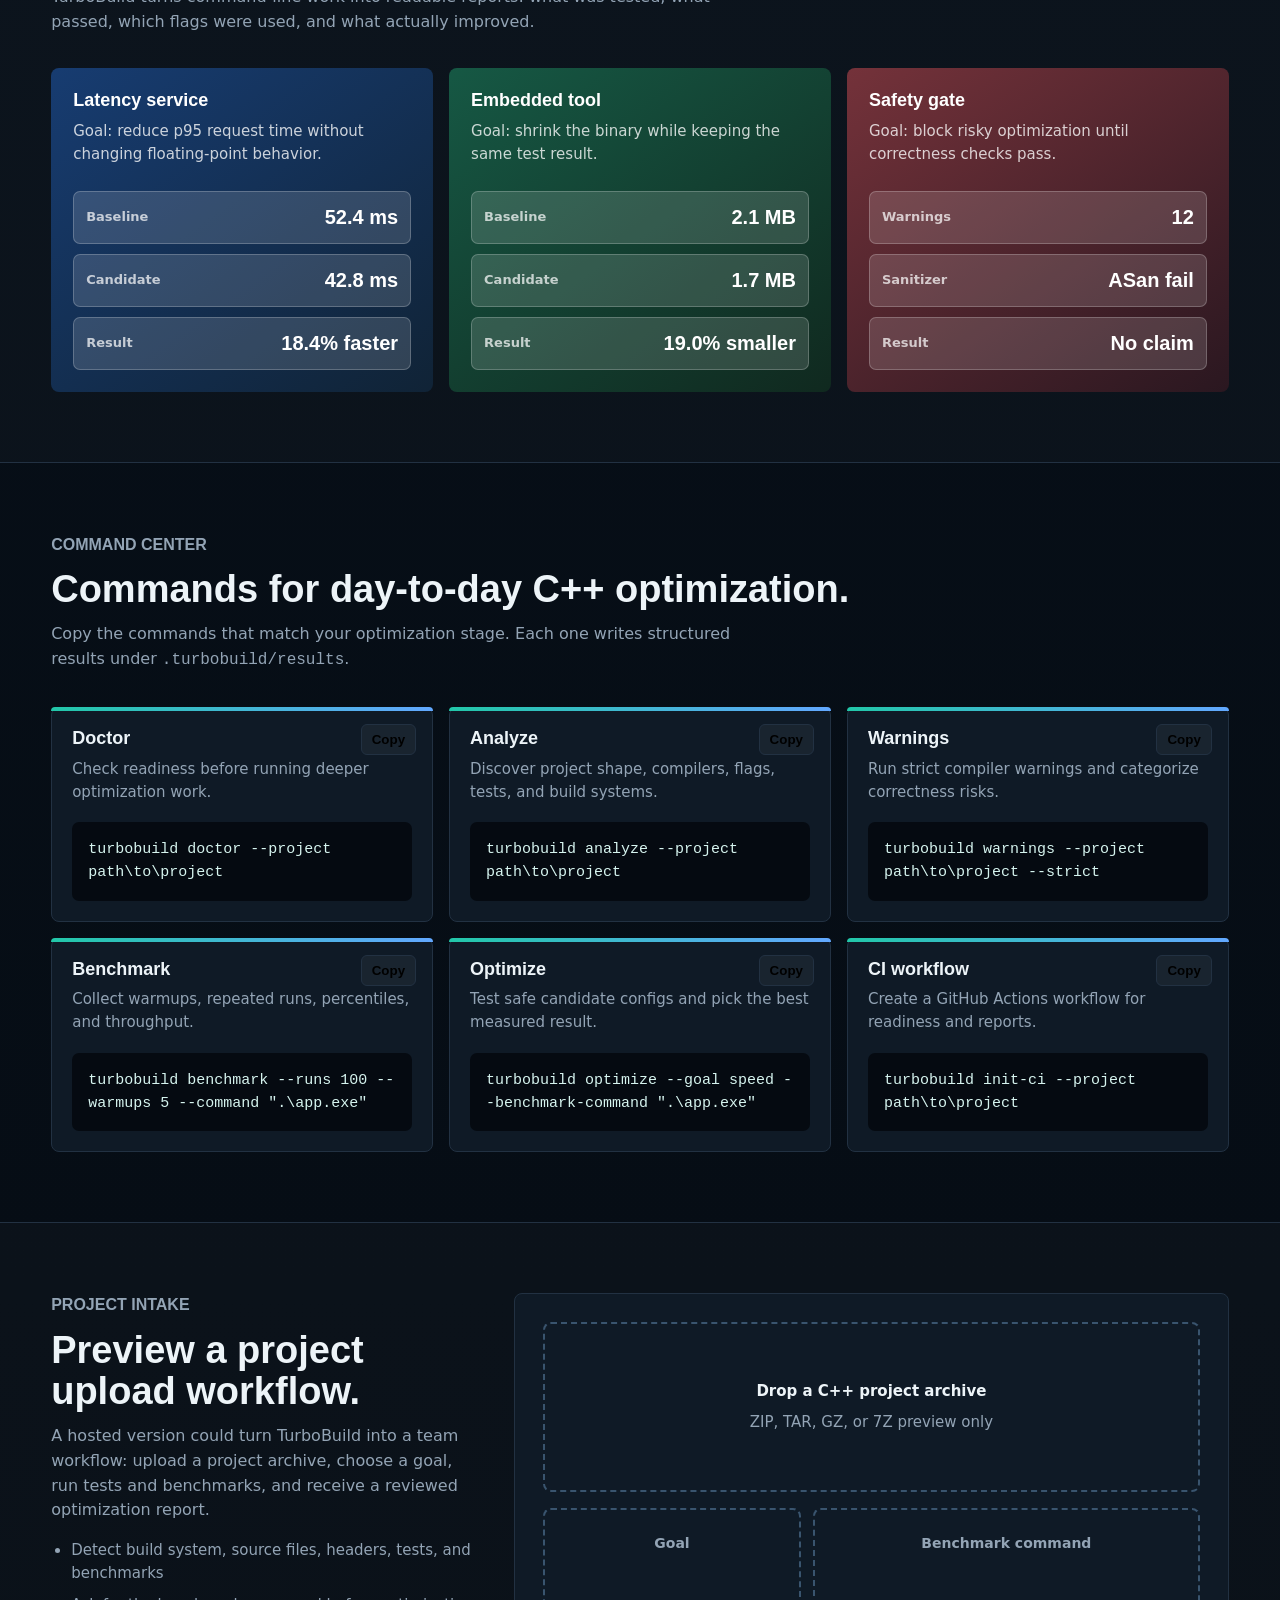
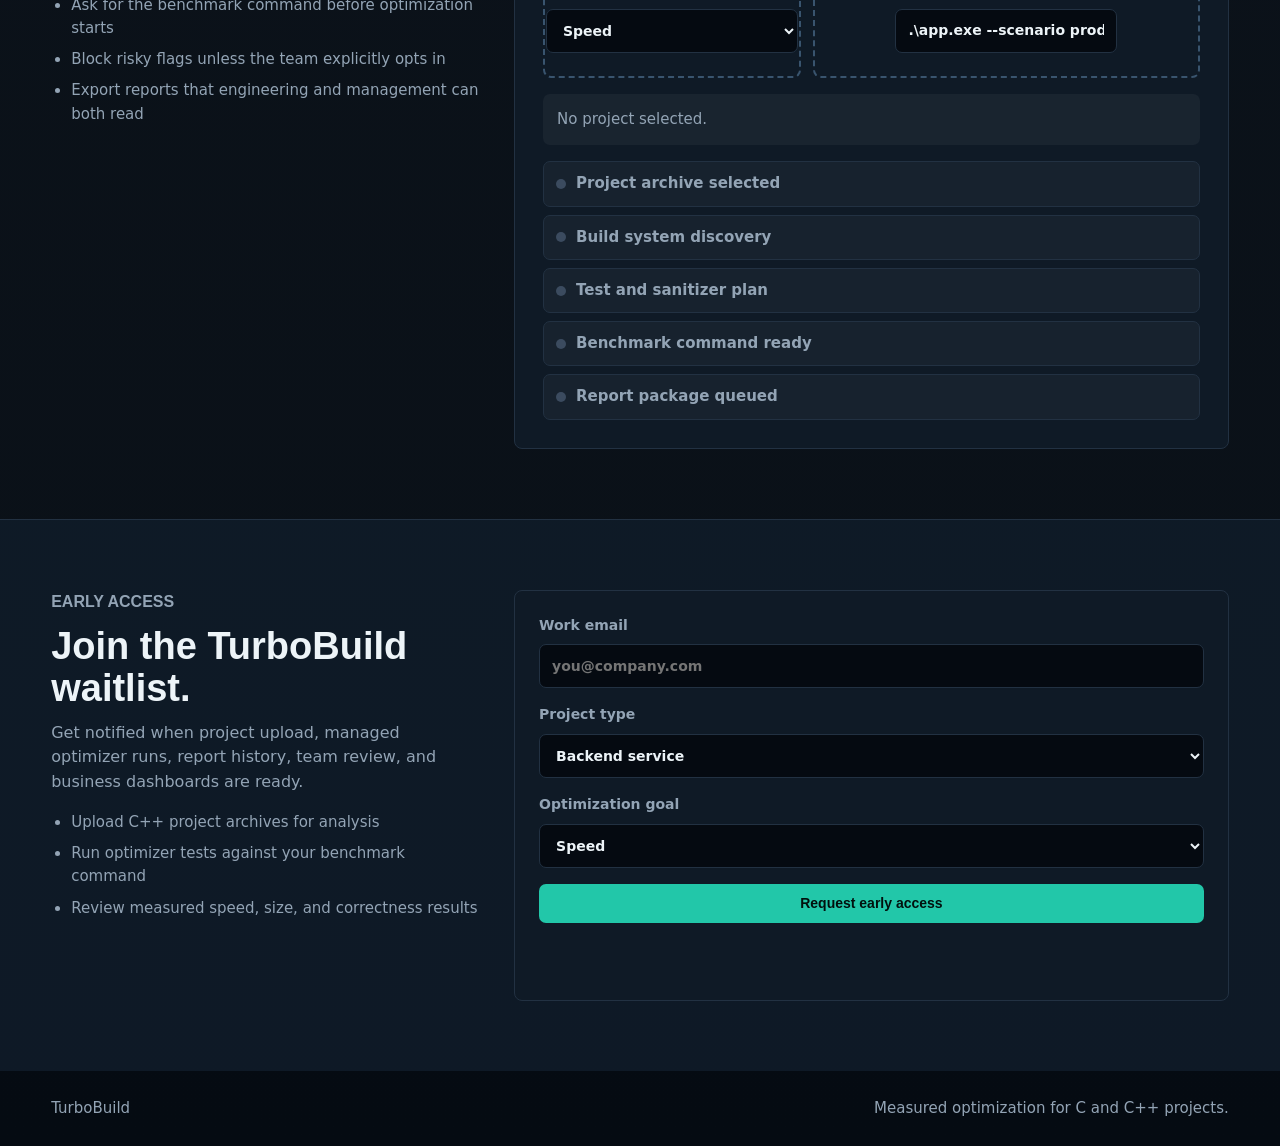
==== commit 8867ea2d: "Darken website theme and smooth interactions" ====
--- a/docs/site/index.html
+++ b/docs/site/index.html
@@ -34,24 +34,24 @@
           <p class="hero-text">
             TurboBuild scans your C++ codebase, tests correctness, benchmarks
             compiler flags, profiles hot paths, and shows exactly what changed.
-            It is a deterministic local CLI for teams that need proof before
+            It is a local CLI for teams that need proof before
             they change release flags, rewrite hot code, or ship performance
             claims.
           </p>
           <div class="hero-actions">
             <a class="button button-dark" href="#upload">Preview upload scan</a>
             <a class="button button-dark" href="#workflow">See workflow</a>
-            <a class="button button-light" href="#optimizer-lab">Try lab preview</a>
+            <a class="button button-light" href="#optimizer-lab">Build a command</a>
           </div>
           <div class="trust-row" aria-label="Optimization safety guarantees">
             <span>Tests before claims</span>
             <span>Safe flags by default</span>
             <span>HTML and JSON reports</span>
-            <span>Non-AI deterministic engine</span>
-          </div>
-        </div>
-
-        <aside class="hero-dashboard" aria-label="Turbo optimization dashboard preview">
+            <span>Local command-line workflow</span>
+          </div>
+        </div>
+
+        <aside class="hero-dashboard" aria-label="TurboBuild optimization dashboard preview">
           <div class="dashboard-top">
             <div>
               <span class="status-dot"></span>
@@ -86,7 +86,7 @@
         </aside>
       </section>
 
-      <section class="logos" aria-label="Turbo product capabilities">
+      <section class="logos" aria-label="TurboBuild product capabilities">
         <span>Doctor</span>
         <span>Analyze</span>
         <span>Build</span>
@@ -99,7 +99,7 @@
       <section id="solves" class="section solve-section">
         <div class="section-heading">
           <p class="eyebrow">What it solves</p>
-          <h2>Performance work that normally gets scattered across scripts, spreadsheets, and guesses.</h2>
+          <h2>Performance work that normally gets scattered across scripts and spreadsheets.</h2>
           <p>
             TurboBuild gives C and C++ teams one repeatable path from project
             readiness to measured optimization reports.
@@ -145,7 +145,7 @@
       <section id="platform" class="section">
         <div class="section-heading">
           <p class="eyebrow">Platform</p>
-          <h2>One command layer for C++ optimization work.</h2>
+          <h2>One command layer for C++ build optimization.</h2>
           <p>
             TurboBuild keeps optimization grounded in correctness checks,
             repeatable builds, and before-and-after measurements.
@@ -181,7 +181,7 @@
             <span class="icon">04</span>
             <h3>Business reporting</h3>
             <p>
-              Produce JSON and HTML reports that show what was tested, what
+              Produce JSON and HTML reports showing what was tested, what
               passed, and whether an improvement was actually measured.
             </p>
           </article>
@@ -229,11 +229,10 @@
       <section id="optimizer-lab" class="section lab-section">
         <div class="section-heading">
           <p class="eyebrow">Optimizer lab</p>
-          <h2>A realistic preview of the hosted C++ tuning flow.</h2>
+          <h2>Build the command before you run it.</h2>
           <p>
             Pick a project profile and goal. The preview builds a command,
-            shows the run plan, and updates the benchmark snapshot like the
-            hosted dashboard would.
+            shows the run plan, and keeps the benchmark settings easy to check.
           </p>
         </div>
 
@@ -281,7 +280,7 @@
           <p class="eyebrow">Runbook</p>
           <h2>From uploaded project to optimization report.</h2>
           <p>
-            This is the high-level operating model for teams using Turbo
+            This is the high-level operating model for teams using TurboBuild
             across internal C++ services, tools, simulations, engines, and
             libraries.
           </p>
@@ -315,7 +314,7 @@
             <h3>Benchmark candidate builds</h3>
             <p>
               Run warmups and repeated samples across compiler configurations.
-              Turbo tracks p50, p95, p99, mean, standard deviation, and
+              TurboBuild tracks p50, p95, p99, mean, standard deviation, and
               throughput.
             </p>
             <code>turbobuild optimize --goal speed --benchmark-command ".\app.exe"</code>
@@ -336,7 +335,7 @@
           <p class="eyebrow">C++ findings</p>
           <h2>Optimization opportunities shown in code, not vague advice.</h2>
           <p>
-            Turbo reports concrete C++ patterns that deserve measurement:
+            TurboBuild reports concrete C++ patterns that deserve measurement:
             allocation churn, cache locality issues, branch behavior, I/O flushes,
             unsafe casts, sanitizer failures, and compiler flag differences.
           </p>
@@ -358,7 +357,7 @@
 
 // Candidate to measure:
 orders.reserve(feed.size());</code></pre>
-            <p>Turbo marks this as a candidate, then requires benchmark data before claiming a win.</p>
+            <p>TurboBuild marks this as a candidate, then requires benchmark data before claiming a win.</p>
           </div>
           <div class="code-panel" id="endl">
             <pre><code>for (const auto&amp; row : report) {
@@ -367,7 +366,7 @@
 
 // Candidate to measure:
 out &lt;&lt; row.symbol &lt;&lt; "," &lt;&lt; row.price &lt;&lt; '\n';</code></pre>
-            <p><code>std::endl</code> flushes the stream. Turbo flags it when it appears in likely hot paths.</p>
+            <p><code>std::endl</code> flushes the stream. TurboBuild flags it when it appears in likely hot paths.</p>
           </div>
           <div class="code-panel" id="string">
             <pre><code>bool has_prefix(const std::string&amp; value,
@@ -380,7 +379,7 @@
                 std::string_view prefix) {
   return value.starts_with(prefix);
 }</code></pre>
-            <p>Turbo highlights avoidable string copies and suggests a measured experiment, not an automatic rewrite.</p>
+            <p>TurboBuild highlights avoidable string copies and suggests a measured experiment, not an automatic rewrite.</p>
           </div>
           <div class="code-panel" id="layout">
             <pre><code>struct Particle {
@@ -458,7 +457,7 @@
       <section id="commands" class="section">
         <div class="section-heading">
           <p class="eyebrow">Command center</p>
-          <h2>Turbo commands for serious C++ projects.</h2>
+          <h2>Commands for day-to-day C++ optimization.</h2>
           <p>
             Copy the commands that match your optimization stage. Each one
             writes structured results under <code>.turbobuild/results</code>.
@@ -507,10 +506,10 @@
 
       <section id="upload" class="section upload-section">
         <div>
-          <p class="eyebrow">Hosted preview</p>
-          <h2>Upload-style intake for C++ project optimization.</h2>
-          <p>
-            The waitlist product can turn TurboBuild into a hosted workflow:
+          <p class="eyebrow">Project intake</p>
+          <h2>Preview a project upload workflow.</h2>
+          <p>
+            A hosted version could turn TurboBuild into a team workflow:
             upload a project archive, choose a goal, run tests and benchmarks,
             and receive a reviewed optimization report.
           </p>
@@ -556,7 +555,7 @@
       <section id="waitlist" class="section waitlist-section">
         <div class="waitlist-copy">
           <p class="eyebrow">Early access</p>
-          <h2>Join the hosted Turbo waitlist.</h2>
+          <h2>Join the TurboBuild waitlist.</h2>
           <p>
             Get notified when project upload, managed optimizer runs, report
             history, team review, and business dashboards are ready.
--- a/docs/site/styles.css
+++ b/docs/site/styles.css
@@ -1,18 +1,21 @@
 :root {
-  --ink: #111827;
-  --muted: #5b6472;
-  --line: #d9dee7;
-  --paper: #f6f7fb;
-  --panel: #ffffff;
-  --accent: #0f766e;
-  --accent-strong: #134e4a;
-  --blue: #2563eb;
-  --red: #be123c;
-  --violet: #7c3aed;
-  --cyan: #0891b2;
-  --gold: #b7791f;
-  --green: #15803d;
-  --code: #101923;
+  --ink: #edf4f8;
+  --muted: #93a4b5;
+  --line: #223142;
+  --paper: #08111b;
+  --panel: #0f1a26;
+  --panel-strong: #142233;
+  --accent: #22c7a9;
+  --accent-strong: #6ee7d8;
+  --blue: #62a8ff;
+  --red: #fb7185;
+  --violet: #a78bfa;
+  --cyan: #67e8f9;
+  --gold: #f4c46b;
+  --green: #4ade80;
+  --code: #050a11;
+  --shadow: rgba(0, 0, 0, 0.34);
+  --ease: cubic-bezier(0.22, 1, 0.36, 1);
 }
 
 * {
@@ -26,12 +29,18 @@
 body {
   margin: 0;
   background:
-    linear-gradient(135deg, rgba(37, 99, 235, 0.12), transparent 34%),
-    linear-gradient(225deg, rgba(15, 118, 110, 0.14), transparent 34%),
-    var(--paper);
+    radial-gradient(circle at 16% 0%, rgba(34, 199, 169, 0.16), transparent 31%),
+    radial-gradient(circle at 82% 18%, rgba(98, 168, 255, 0.13), transparent 28%),
+    linear-gradient(180deg, #09131f 0%, #08111b 42%, #050b12 100%);
   color: var(--ink);
   font-family: "Aptos", "Segoe UI Variable", "Segoe UI", ui-sans-serif, system-ui, sans-serif;
-  line-height: 1.5;
+  font-size: 15px;
+  line-height: 1.55;
+}
+
+::selection {
+  background: rgba(34, 199, 169, 0.32);
+  color: #ffffff;
 }
 
 a {
@@ -46,13 +55,14 @@
 
 .topbar {
   align-items: center;
-  background: rgba(247, 248, 251, 0.92);
+  backdrop-filter: blur(18px);
+  background: rgba(8, 17, 27, 0.78);
   border-bottom: 1px solid var(--line);
   display: flex;
   gap: 24px;
   justify-content: space-between;
   left: 0;
-  padding: 14px clamp(18px, 4vw, 56px);
+  padding: 12px clamp(18px, 4vw, 52px);
   position: sticky;
   right: 0;
   top: 0;
@@ -67,26 +77,63 @@
 
 .brand {
   font-family: "Bahnschrift", "Aptos Display", "Segoe UI", sans-serif;
-  font-size: 18px;
+  font-size: 17px;
   font-weight: 800;
   gap: 10px;
 }
 
 .brand-mark {
   align-items: center;
-  background: linear-gradient(135deg, var(--blue), var(--accent), var(--gold));
-  border-radius: 6px;
-  color: #fff;
+  background: rgba(255, 255, 255, 0.04);
+  border: 1px solid var(--line);
+  border-radius: 50%;
+  color: var(--ink);
   display: inline-flex;
-  height: 34px;
+  font-family: "Segoe Script", "Brush Script MT", cursive;
+  font-size: 25px;
+  font-weight: 700;
+  height: 32px;
   justify-content: center;
-  width: 34px;
+  line-height: 1;
+  padding-bottom: 2px;
+  width: 32px;
 }
 
 .nav {
   color: var(--muted);
   font-size: 14px;
   gap: 22px;
+}
+
+.nav a,
+.brand,
+.button,
+.copy-button,
+.tab,
+.code-tab,
+.feature-card,
+.solve-card,
+.command-card,
+.example-card,
+.lifecycle div,
+.upload-box label,
+.scan-preview div,
+.hero-dashboard,
+input,
+select {
+  transition:
+    background-color 280ms var(--ease),
+    border-color 280ms var(--ease),
+    box-shadow 280ms var(--ease),
+    color 280ms var(--ease),
+    filter 280ms var(--ease),
+    opacity 280ms var(--ease),
+    transform 280ms var(--ease);
+}
+
+.nav a:hover,
+.brand:hover {
+  color: var(--accent-strong);
 }
 
 .button {
@@ -97,27 +144,34 @@
   display: inline-flex;
   font-weight: 700;
   justify-content: center;
-  min-height: 42px;
-  padding: 10px 16px;
+  font-size: 14px;
+  min-height: 39px;
+  padding: 9px 14px;
 }
 
 .button-dark {
-  background: linear-gradient(135deg, var(--ink), #233142);
-  color: #fff;
+  background: var(--accent);
+  color: #02100d;
 }
 
 .button-light {
-  background: #fff;
+  background: rgba(255, 255, 255, 0.04);
   border-color: var(--line);
   color: var(--ink);
 }
 
+.button:hover,
+.copy-button:hover {
+  box-shadow: 0 14px 34px rgba(34, 199, 169, 0.16);
+  transform: translateY(-2px);
+}
+
 .hero {
   display: grid;
   gap: 34px;
   grid-template-columns: minmax(0, 1.02fr) minmax(320px, 0.98fr);
-  min-height: calc(100vh - 68px);
-  padding: clamp(54px, 8vw, 110px) clamp(18px, 4vw, 56px) 46px;
+  min-height: calc(100vh - 64px);
+  padding: clamp(44px, 7vw, 88px) clamp(18px, 4vw, 52px) 42px;
 }
 
 .hero-copy {
@@ -128,7 +182,7 @@
 .eyebrow {
   color: var(--cyan);
   font-family: "Bahnschrift", "Aptos Display", "Segoe UI", sans-serif;
-  font-size: 13px;
+  font-size: 12px;
   font-weight: 800;
   letter-spacing: 0;
   margin: 0 0 12px;
@@ -144,22 +198,22 @@
 
 h1 {
   font-family: "Bahnschrift", "Aptos Display", "Segoe UI", sans-serif;
-  font-size: clamp(42px, 7vw, 78px);
-  line-height: 0.98;
-  margin-bottom: 22px;
-  max-width: 940px;
+  font-size: clamp(34px, 5.7vw, 60px);
+  line-height: 1.02;
+  margin-bottom: 18px;
+  max-width: 780px;
 }
 
 h2 {
   font-family: "Bahnschrift", "Aptos Display", "Segoe UI", sans-serif;
-  font-size: clamp(30px, 4vw, 48px);
-  line-height: 1.05;
-  margin-bottom: 14px;
+  font-size: clamp(25px, 3.2vw, 38px);
+  line-height: 1.08;
+  margin-bottom: 12px;
 }
 
 h3 {
   font-family: "Bahnschrift", "Aptos Display", "Segoe UI", sans-serif;
-  font-size: 20px;
+  font-size: 18px;
   line-height: 1.2;
   margin-bottom: 8px;
 }
@@ -170,8 +224,8 @@
 .upload-section p,
 .waitlist-copy p {
   color: var(--muted);
-  font-size: 18px;
-  max-width: 720px;
+  font-size: 16px;
+  max-width: 680px;
 }
 
 .trust-row {
@@ -185,7 +239,7 @@
 }
 
 .trust-row span {
-  background: rgba(255, 255, 255, 0.78);
+  background: rgba(255, 255, 255, 0.045);
   border: 1px solid var(--line);
   border-radius: 999px;
   padding: 8px 12px;
@@ -253,19 +307,24 @@
 
 .hero-dashboard {
   align-self: center;
-  background: #0d1520;
+  background: rgba(13, 21, 32, 0.86);
   border: 1px solid #263241;
   border-radius: 8px;
-  box-shadow: 0 24px 70px rgba(17, 24, 39, 0.26);
+  box-shadow: 0 18px 50px rgba(17, 24, 39, 0.18);
   color: #e5eef7;
   overflow: hidden;
   padding: 18px;
 }
 
+.hero-dashboard:hover {
+  box-shadow: 0 24px 72px rgba(34, 199, 169, 0.12);
+  transform: translateY(-3px);
+}
+
 .dashboard-top,
 .dashboard-metrics,
 .finding-list {
-  background: #111d2a;
+  background: rgba(17, 29, 42, 0.86);
   border: 1px solid #263241;
   border-radius: 8px;
 }
@@ -310,28 +369,38 @@
 .dashboard-metrics strong {
   color: #ffffff;
   display: block;
-  font-size: 30px;
+  font-size: 25px;
   margin: 4px 0;
 }
 
 .chart {
   align-items: end;
-  background: #111d2a;
+  background: rgba(17, 29, 42, 0.86);
   border: 1px solid #263241;
   border-radius: 8px;
   display: grid;
   gap: 12px;
   grid-template-columns: repeat(5, 1fr);
-  height: 220px;
+  height: 190px;
   margin-top: 12px;
   padding: 18px 18px 38px;
 }
 
 .chart div {
-  background: linear-gradient(180deg, #5eead4, #2563eb);
+  background: linear-gradient(180deg, var(--accent-strong), var(--blue));
   border-radius: 6px 6px 0 0;
   height: var(--height);
   position: relative;
+}
+
+.chart div {
+  transition: filter 280ms var(--ease), transform 280ms var(--ease);
+}
+
+.chart div:hover {
+  filter: brightness(1.15);
+  transform: scaleY(1.035);
+  transform-origin: bottom;
 }
 
 .chart span {
@@ -369,7 +438,7 @@
 }
 
 .section {
-  padding: 86px clamp(18px, 4vw, 56px);
+  padding: 70px clamp(18px, 4vw, 52px);
 }
 
 .section-heading {
@@ -402,15 +471,15 @@
 .feature-card,
 .solve-card,
 .command-card {
-  min-height: 230px;
-  padding: 22px;
+  min-height: 210px;
+  padding: 20px;
   position: relative;
 }
 
 .feature-card::before,
 .solve-card::before,
 .command-card::before {
-  background: linear-gradient(90deg, var(--blue), var(--accent), var(--gold));
+  background: linear-gradient(90deg, var(--accent), var(--blue));
   border-radius: 8px 8px 0 0;
   content: "";
   height: 4px;
@@ -420,6 +489,15 @@
   top: -1px;
 }
 
+.feature-card:hover,
+.solve-card:hover,
+.command-card:hover,
+.lifecycle div:hover {
+  border-color: rgba(34, 199, 169, 0.5);
+  box-shadow: 0 18px 48px var(--shadow);
+  transform: translateY(-4px);
+}
+
 .feature-card p,
 .solve-card p,
 .command-card p,
@@ -429,7 +507,7 @@
 }
 
 .solve-section {
-  background: #ffffff;
+  background: rgba(255, 255, 255, 0.02);
   border-bottom: 1px solid var(--line);
 }
 
@@ -440,7 +518,7 @@
 }
 
 .solve-card code {
-  background: #eef8f6;
+  background: rgba(34, 199, 169, 0.1);
   border-radius: 5px;
   color: var(--accent-strong);
   padding: 2px 5px;
@@ -470,13 +548,13 @@
 }
 
 .lab-section {
-  background: #ffffff;
+  background: rgba(255, 255, 255, 0.02);
   border-bottom: 1px solid var(--line);
   border-top: 1px solid var(--line);
 }
 
 .lifecycle-section {
-  background: #eef2f6;
+  background: rgba(20, 34, 51, 0.56);
   border-bottom: 1px solid var(--line);
   border-top: 1px solid var(--line);
 }
@@ -491,15 +569,15 @@
   background: var(--panel);
   border: 1px solid var(--line);
   border-radius: 8px;
-  min-height: 260px;
-  padding: 22px;
+  min-height: 236px;
+  padding: 20px;
 }
 
 .lifecycle span {
   align-items: center;
-  background: var(--ink);
+  background: var(--accent);
   border-radius: 50%;
-  color: #ffffff;
+  color: #02100d;
   display: inline-flex;
   font-weight: 800;
   height: 34px;
@@ -549,6 +627,7 @@
 
 .lab-controls input,
 .lab-controls select {
+  background: var(--code);
   border: 1px solid var(--line);
   border-radius: 7px;
   color: var(--ink);
@@ -572,7 +651,7 @@
 }
 
 .run-plan {
-  background: #0c141d;
+  background: #07101a;
   border-top: 1px solid #263241;
   color: #9db0c0;
   padding: 16px 24px;
@@ -580,8 +659,8 @@
 
 .cpp-section {
   background:
-    linear-gradient(90deg, rgba(15, 118, 110, 0.08), rgba(37, 99, 235, 0.08)),
-    var(--paper);
+    linear-gradient(90deg, rgba(34, 199, 169, 0.08), rgba(98, 168, 255, 0.06)),
+    rgba(255, 255, 255, 0.015);
 }
 
 .code-showcase {
@@ -589,7 +668,7 @@
 }
 
 .code-tabs {
-  background: #eef2f6;
+  background: #0b1521;
   border-bottom: 1px solid var(--line);
   display: flex;
   flex-wrap: wrap;
@@ -610,8 +689,8 @@
 }
 
 .code-tab.active {
-  background: var(--ink);
-  color: #fff;
+  background: var(--accent);
+  color: #02100d;
 }
 
 .code-panel {
@@ -635,7 +714,7 @@
 .code-panel p {
   align-self: center;
   color: var(--muted);
-  font-size: 18px;
+  font-size: 16px;
   margin: 0;
   padding: 28px;
 }
@@ -645,7 +724,7 @@
 }
 
 .tabs {
-  background: #eef2f6;
+  background: #0b1521;
   border-bottom: 1px solid var(--line);
   display: grid;
   grid-template-columns: repeat(4, 1fr);
@@ -664,8 +743,8 @@
 }
 
 .tab.active {
-  background: #fff;
-  color: var(--ink);
+  background: var(--accent);
+  color: #02100d;
   box-shadow: 0 1px 2px rgba(17, 24, 39, 0.08);
 }
 
@@ -679,8 +758,8 @@
 }
 
 .tab-panel code {
-  background: #eef8f6;
-  border: 1px solid #bfe7df;
+  background: rgba(34, 199, 169, 0.1);
+  border: 1px solid rgba(34, 199, 169, 0.28);
   border-radius: 6px;
   color: var(--accent-strong);
   display: block;
@@ -697,10 +776,10 @@
 }
 
 .example-section {
-  background: #ffffff;
+  background: rgba(255, 255, 255, 0.02);
   border-bottom: 1px solid var(--line);
   border-top: 1px solid var(--line);
-  padding: 86px clamp(18px, 4vw, 56px);
+  padding: 70px clamp(18px, 4vw, 52px);
 }
 
 .example-grid {
@@ -712,9 +791,9 @@
 .example-card {
   border-radius: 8px;
   color: #fff;
-  min-height: 260px;
+  min-height: 230px;
   overflow: hidden;
-  padding: 24px;
+  padding: 22px;
 }
 
 .example-card p {
@@ -722,15 +801,20 @@
 }
 
 .blue-card {
-  background: linear-gradient(135deg, #1d4ed8, #0891b2);
+  background: linear-gradient(145deg, #173c71, #102336);
 }
 
 .green-card {
-  background: linear-gradient(135deg, #047857, #65a30d);
+  background: linear-gradient(145deg, #165844, #10291f);
 }
 
 .red-card {
-  background: linear-gradient(135deg, #be123c, #b45309);
+  background: linear-gradient(145deg, #74323a, #2a1720);
+}
+
+.example-card:hover {
+  box-shadow: 0 20px 54px var(--shadow);
+  transform: translateY(-4px);
 }
 
 .example-card dl {
@@ -777,7 +861,7 @@
 }
 
 .copy-button {
-  background: #eef2f6;
+  background: rgba(255, 255, 255, 0.045);
   border: 1px solid var(--line);
   border-radius: 6px;
   cursor: pointer;
@@ -789,7 +873,7 @@
 }
 
 .upload-section {
-  background: #fff;
+  background: rgba(255, 255, 255, 0.02);
   border-bottom: 1px solid var(--line);
   border-top: 1px solid var(--line);
 }
@@ -799,7 +883,7 @@
   padding: 28px;
 }
 
-.upload-box input {
+#projectUpload {
   height: 1px;
   opacity: 0;
   position: absolute;
@@ -808,7 +892,7 @@
 
 .upload-box label {
   align-items: center;
-  border: 2px dashed #a7b0be;
+  border: 2px dashed #39546e;
   border-radius: 8px;
   cursor: pointer;
   display: flex;
@@ -821,7 +905,7 @@
 }
 
 .upload-box.dragging label {
-  background: #eef8f6;
+  background: rgba(34, 199, 169, 0.08);
   border-color: var(--accent);
   transform: translateY(-2px);
 }
@@ -833,7 +917,7 @@
 }
 
 .upload-status {
-  background: #f3f6f8;
+  background: rgba(255, 255, 255, 0.045);
   border-radius: 7px;
   margin-top: 16px;
   padding: 14px;
@@ -856,6 +940,7 @@
 
 .upload-controls input,
 .upload-controls select {
+  background: var(--code);
   border: 1px solid var(--line);
   border-radius: 7px;
   color: var(--ink);
@@ -872,7 +957,7 @@
 
 .scan-preview div {
   align-items: center;
-  background: #f8fafc;
+  background: rgba(255, 255, 255, 0.035);
   border: 1px solid var(--line);
   border-radius: 7px;
   color: var(--muted);
@@ -883,7 +968,7 @@
 }
 
 .scan-preview span {
-  background: #cbd5e1;
+  background: #3b4b5f;
   border-radius: 50%;
   display: inline-block;
   height: 10px;
@@ -899,7 +984,7 @@
 }
 
 .waitlist-section {
-  background: #e8edf2;
+  background: rgba(20, 34, 51, 0.62);
 }
 
 .check-list {
@@ -926,6 +1011,7 @@
 
 .waitlist-form input,
 .waitlist-form select {
+  background: var(--code);
   border: 1px solid var(--line);
   border-radius: 7px;
   color: var(--ink);
@@ -936,6 +1022,20 @@
 
 .form-status {
   min-height: 22px;
+}
+
+input:focus,
+select:focus,
+button:focus-visible,
+a:focus-visible {
+  outline: 2px solid rgba(34, 199, 169, 0.72);
+  outline-offset: 3px;
+}
+
+input:focus,
+select:focus {
+  border-color: var(--accent);
+  box-shadow: 0 0 0 4px rgba(34, 199, 169, 0.12);
 }
 
 .footer {
@@ -1000,3 +1100,12 @@
     gap: 8px;
   }
 }
+
+@media (prefers-reduced-motion: reduce) {
+  *,
+  *::before,
+  *::after {
+    scroll-behavior: auto !important;
+    transition-duration: 1ms !important;
+  }
+}
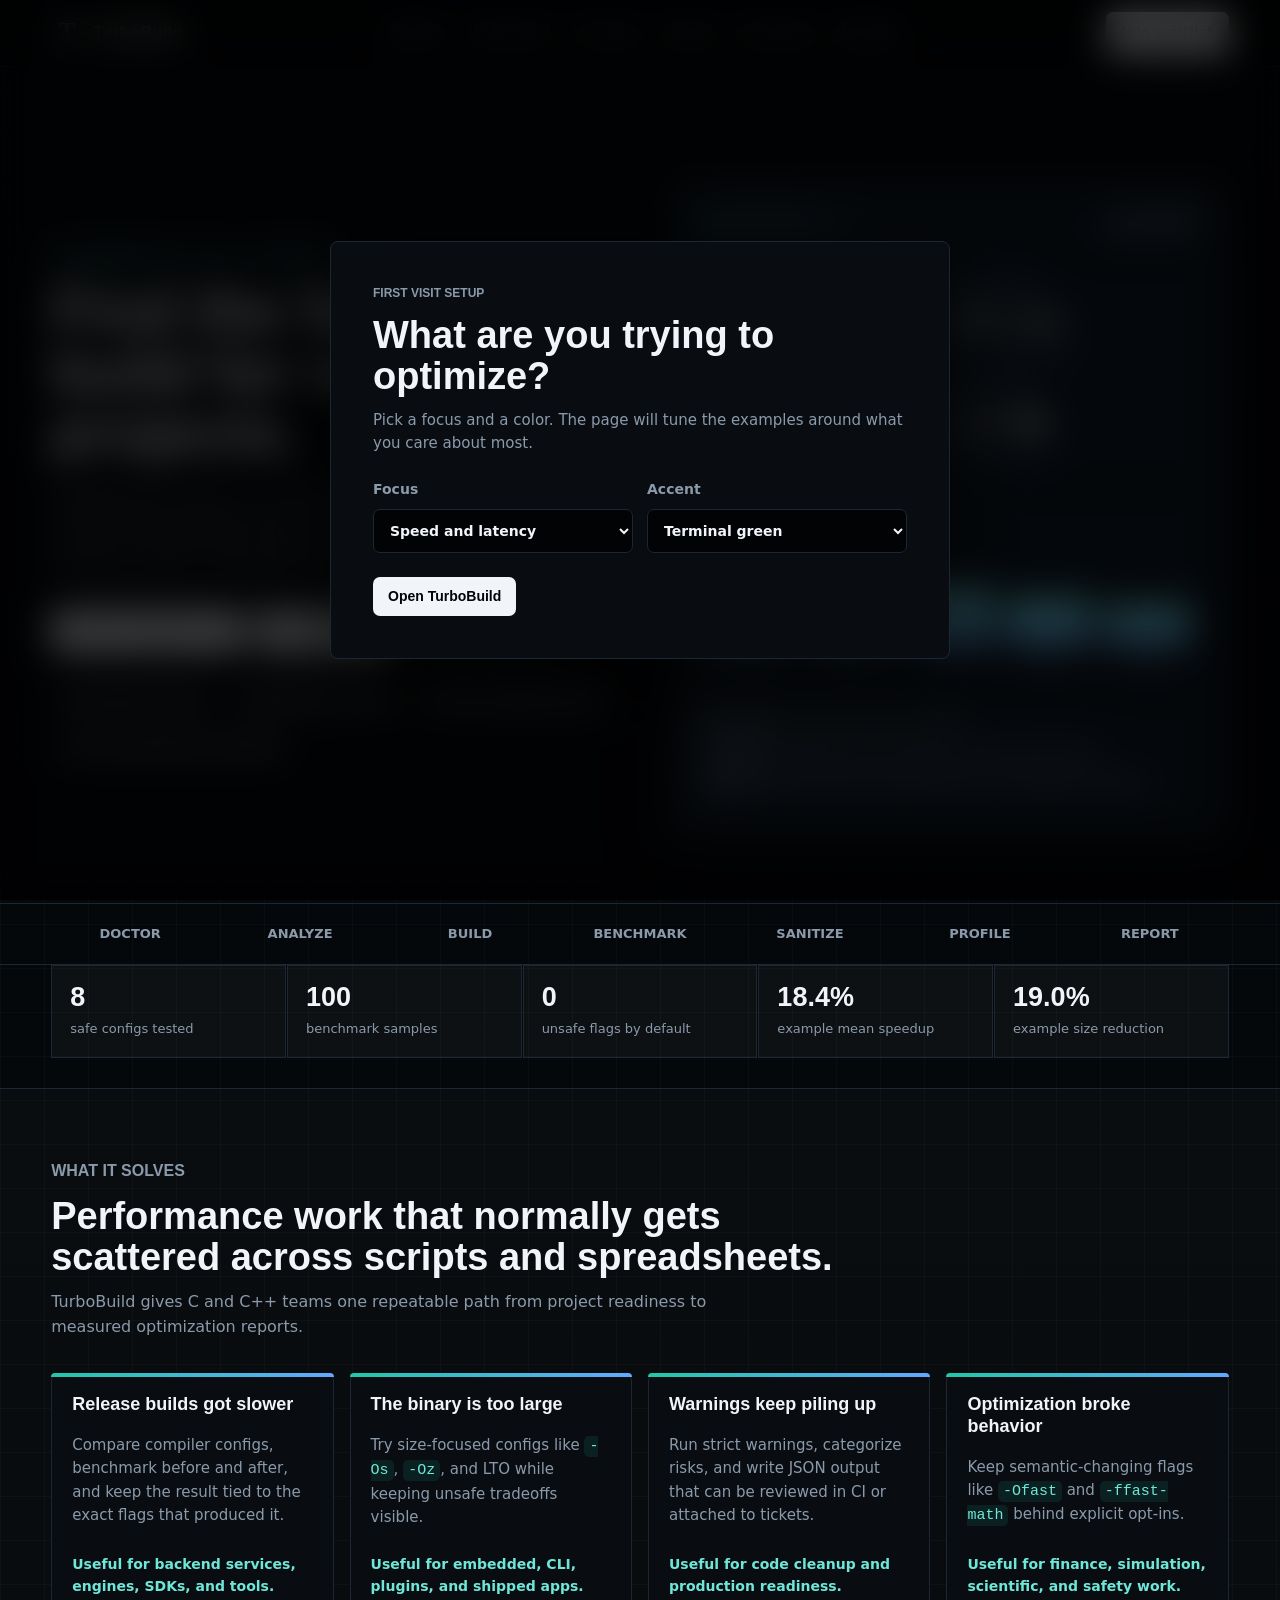
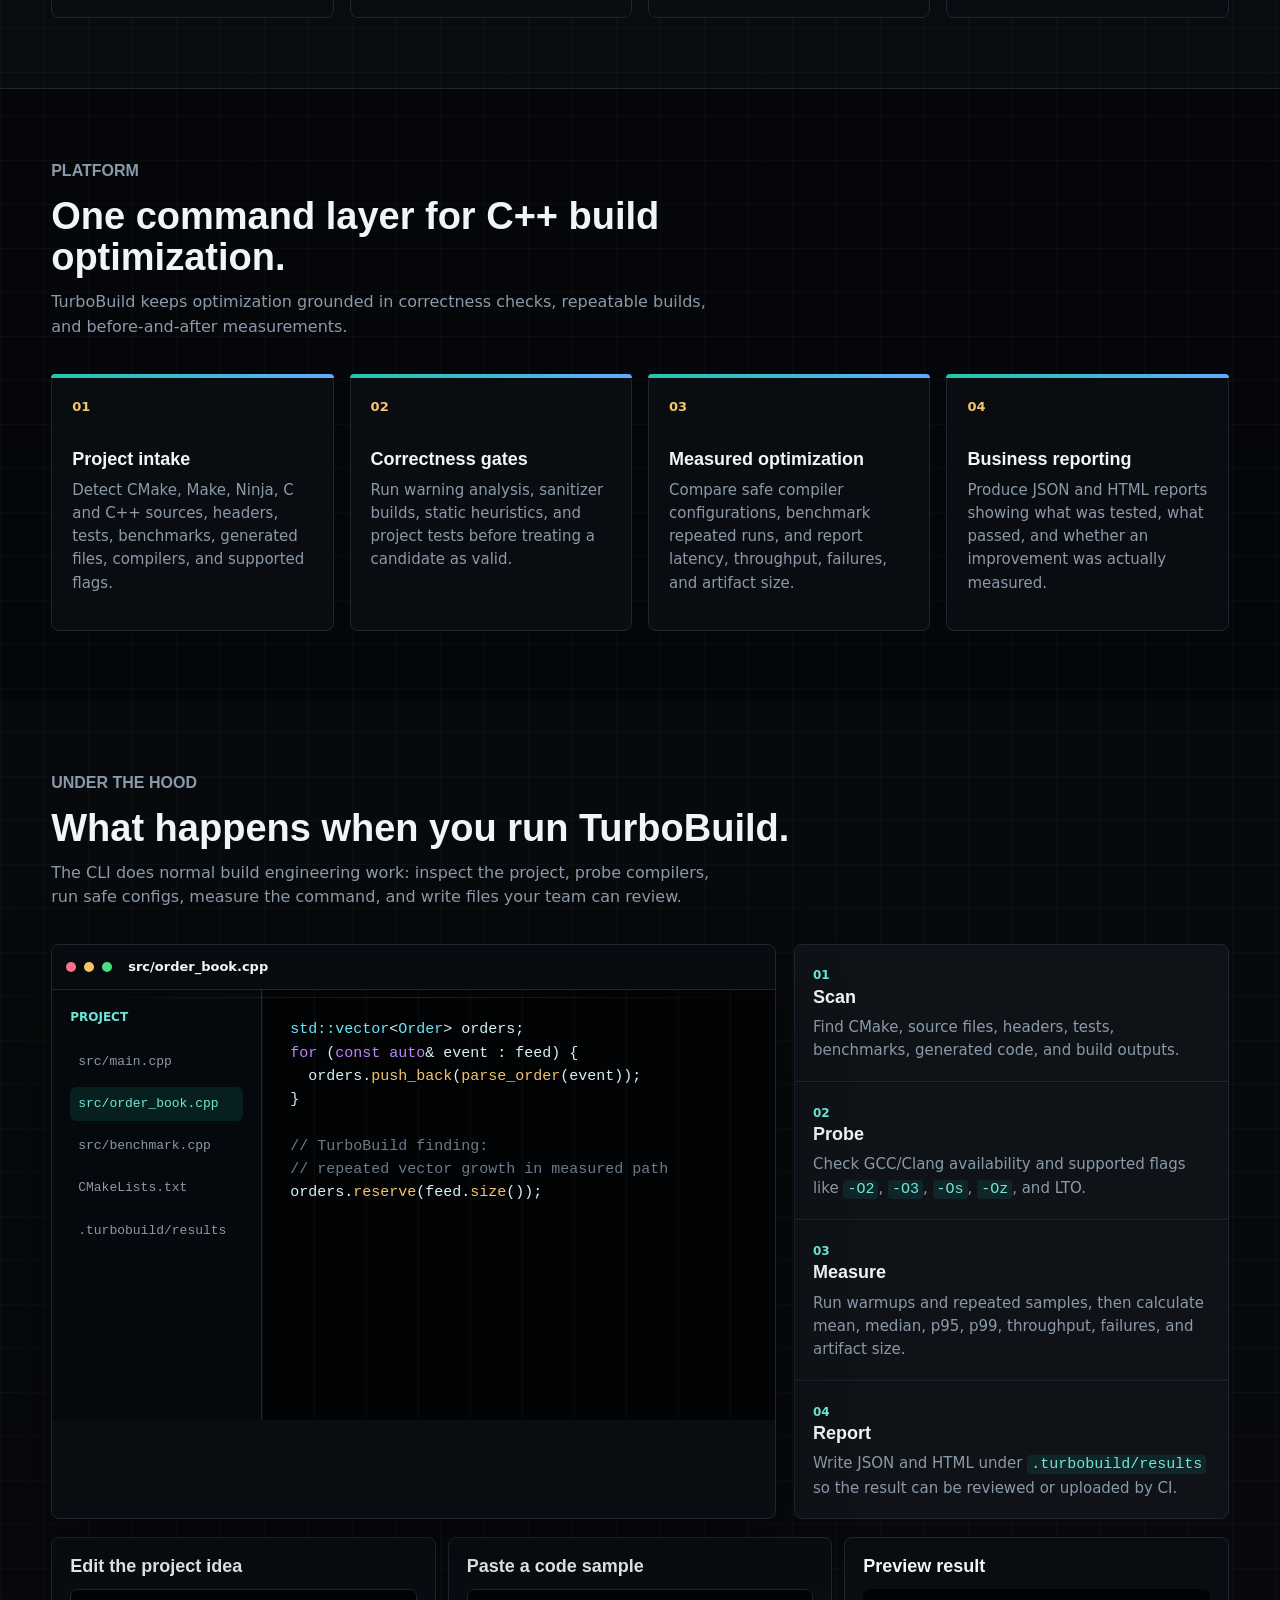
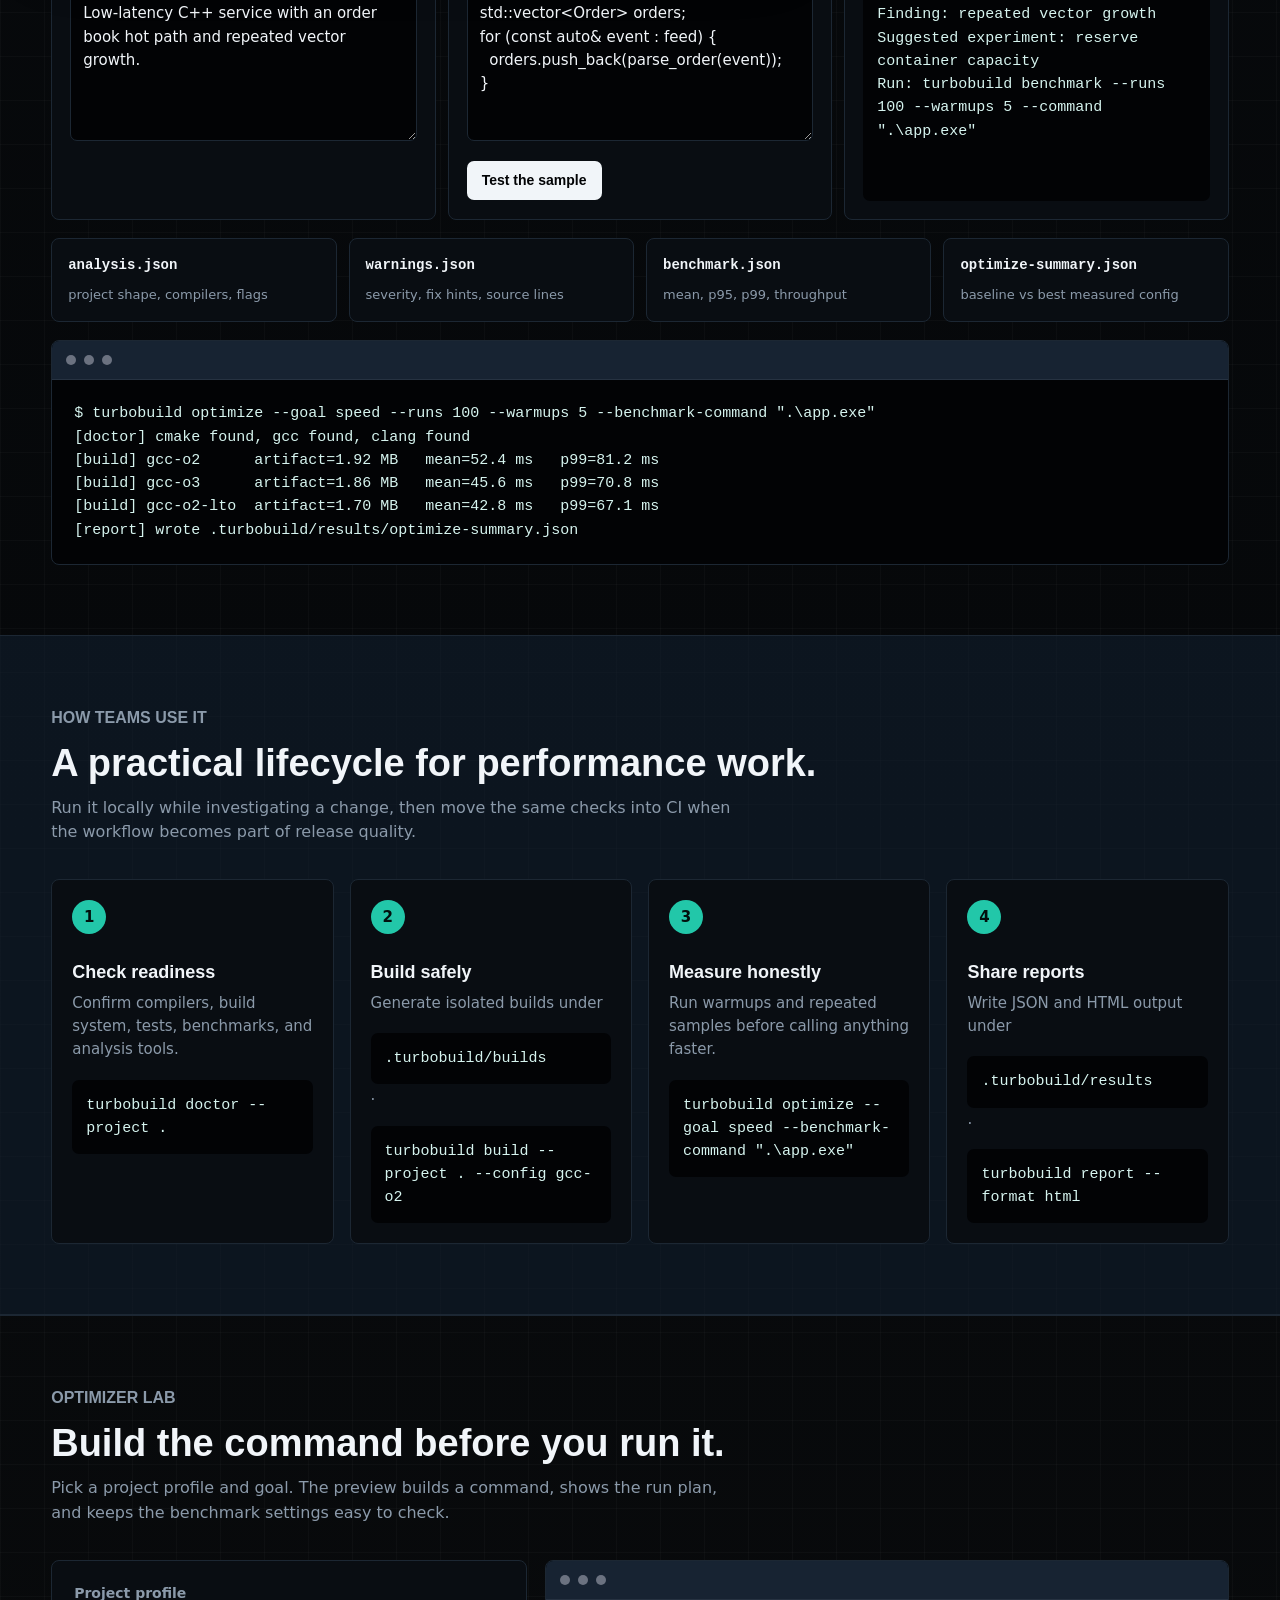
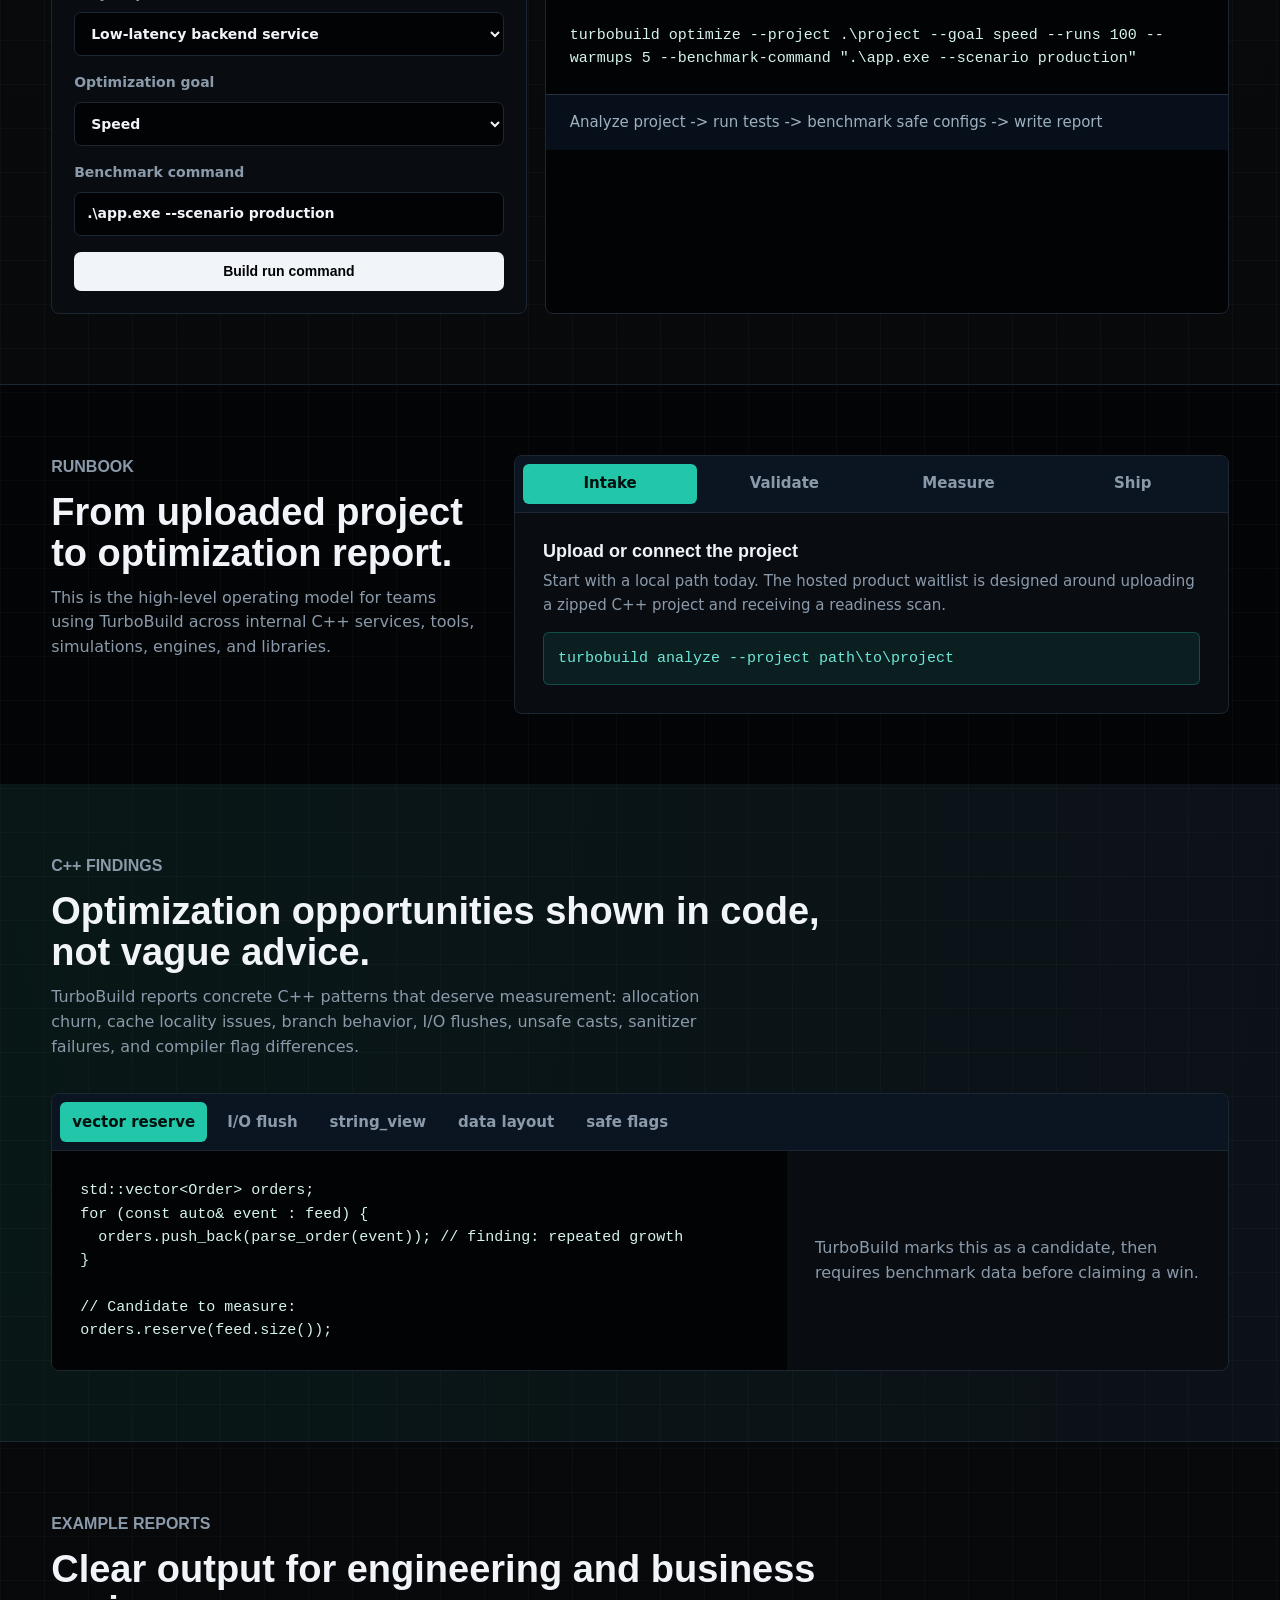
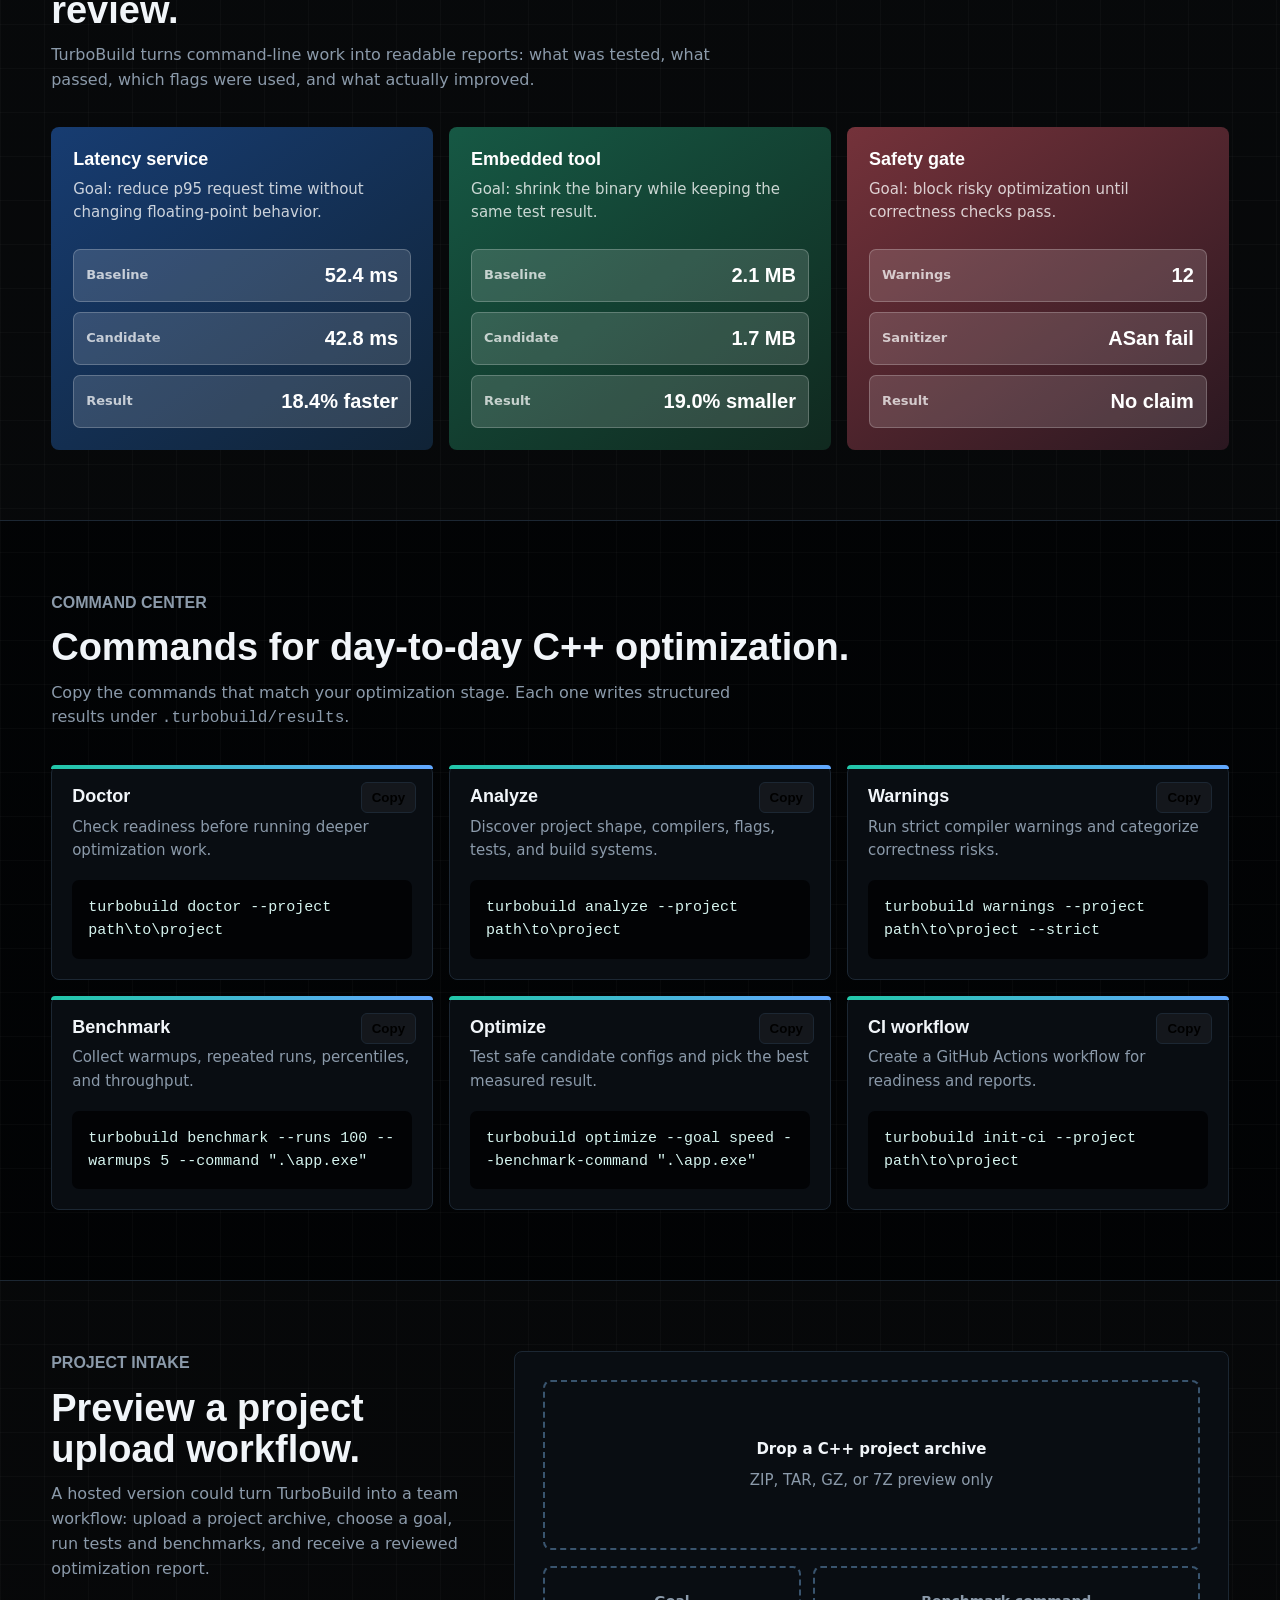
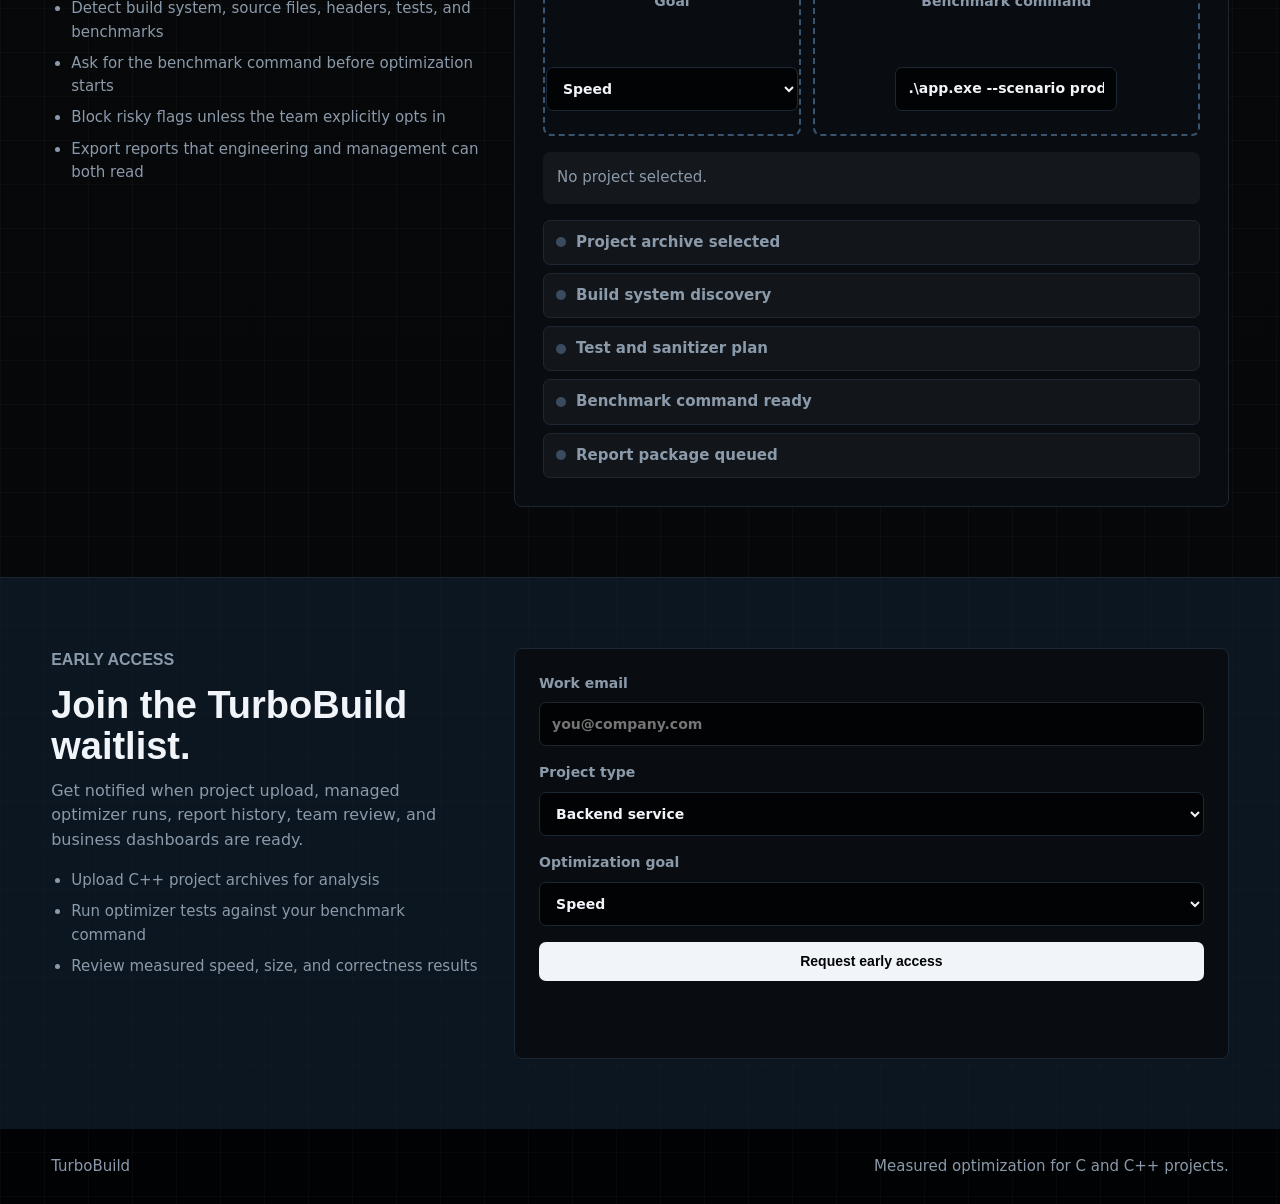
==== commit dcaa76fe: "Add interactive site onboarding and code sandbox" ====
--- a/docs/site/index.html
+++ b/docs/site/index.html
@@ -11,6 +11,38 @@
     <link rel="stylesheet" href="styles.css" />
   </head>
   <body>
+    <div class="welcome-modal" id="welcomeModal" aria-hidden="true">
+      <div class="welcome-card" role="dialog" aria-modal="true" aria-labelledby="welcomeTitle">
+        <p class="eyebrow">First visit setup</p>
+        <h2 id="welcomeTitle">What are you trying to optimize?</h2>
+        <p>
+          Pick a focus and a color. The page will tune the examples around what
+          you care about most.
+        </p>
+        <div class="welcome-grid">
+          <label>
+            Focus
+            <select id="visitorFocus">
+              <option value="speed">Speed and latency</option>
+              <option value="size">Binary size</option>
+              <option value="safety">Warnings and correctness</option>
+              <option value="ci">CI reports</option>
+            </select>
+          </label>
+          <label>
+            Accent
+            <select id="visitorColor">
+              <option value="green">Terminal green</option>
+              <option value="amber">Build amber</option>
+              <option value="blue">Profiler blue</option>
+              <option value="rose">Warning rose</option>
+            </select>
+          </label>
+        </div>
+        <button class="button button-dark" id="saveWelcome" type="button">Open TurboBuild</button>
+      </div>
+    </div>
+
     <header class="topbar">
       <a class="brand" href="#home" aria-label="TurboBuild home">
         <span class="brand-mark">T</span>
@@ -18,6 +50,7 @@
       </a>
       <nav class="nav" aria-label="Primary navigation">
         <a href="#platform">Platform</a>
+        <a href="#under-hood">Under hood</a>
         <a href="#solves">Use cases</a>
         <a href="#upload">Upload</a>
         <a href="#commands">Commands</a>
@@ -66,6 +99,16 @@
               <small>-18.4% vs baseline</small>
             </div>
             <div>
+              <span>p99 latency</span>
+              <strong>67.1 ms</strong>
+              <small>100 measured runs</small>
+            </div>
+            <div>
+              <span>Throughput</span>
+              <strong>23.3/s</strong>
+              <small>+22.5% vs O0</small>
+            </div>
+            <div>
               <span>Binary size</span>
               <strong>1.7 MB</strong>
               <small>-9.1% with LTO</small>
@@ -96,6 +139,14 @@
         <span>Report</span>
       </section>
 
+      <section class="metric-ribbon" aria-label="Example measured output">
+        <div><strong>8</strong><span>safe configs tested</span></div>
+        <div><strong>100</strong><span>benchmark samples</span></div>
+        <div><strong>0</strong><span>unsafe flags by default</span></div>
+        <div><strong>18.4%</strong><span>example mean speedup</span></div>
+        <div><strong>19.0%</strong><span>example size reduction</span></div>
+      </section>
+
       <section id="solves" class="section solve-section">
         <div class="section-heading">
           <p class="eyebrow">What it solves</p>
@@ -185,6 +236,108 @@
               passed, and whether an improvement was actually measured.
             </p>
           </article>
+        </div>
+      </section>
+
+      <section id="under-hood" class="section ide-section">
+        <div class="section-heading">
+          <p class="eyebrow">Under the hood</p>
+          <h2>What happens when you run TurboBuild.</h2>
+          <p>
+            The CLI does normal build engineering work: inspect the project,
+            probe compilers, run safe configs, measure the command, and write
+            files your team can review.
+          </p>
+        </div>
+
+        <div class="ide-grid">
+          <div class="ide-window">
+            <div class="ide-top">
+              <span></span><span></span><span></span>
+              <strong>src/order_book.cpp</strong>
+            </div>
+            <div class="ide-body">
+              <aside>
+                <p>project</p>
+                <span>src/main.cpp</span>
+                <span class="active-file">src/order_book.cpp</span>
+                <span>src/benchmark.cpp</span>
+                <span>CMakeLists.txt</span>
+                <span>.turbobuild/results</span>
+              </aside>
+              <pre><code><span class="code-type">std::vector</span>&lt;<span class="code-type">Order</span>&gt; orders;
+<span class="code-keyword">for</span> (<span class="code-keyword">const auto</span>&amp; event : feed) {
+  orders.<span class="code-call">push_back</span>(<span class="code-call">parse_order</span>(event));
+}
+
+<span class="code-comment">// TurboBuild finding:</span>
+<span class="code-comment">// repeated vector growth in measured path</span>
+orders.<span class="code-call">reserve</span>(feed.<span class="code-call">size</span>());</code></pre>
+            </div>
+          </div>
+
+          <div class="pipeline-panel">
+            <div>
+              <span>01</span>
+              <h3>Scan</h3>
+              <p>Find CMake, source files, headers, tests, benchmarks, generated code, and build outputs.</p>
+            </div>
+            <div>
+              <span>02</span>
+              <h3>Probe</h3>
+              <p>Check GCC/Clang availability and supported flags like <code>-O2</code>, <code>-O3</code>, <code>-Os</code>, <code>-Oz</code>, and LTO.</p>
+            </div>
+            <div>
+              <span>03</span>
+              <h3>Measure</h3>
+              <p>Run warmups and repeated samples, then calculate mean, median, p95, p99, throughput, failures, and artifact size.</p>
+            </div>
+            <div>
+              <span>04</span>
+              <h3>Report</h3>
+              <p>Write JSON and HTML under <code>.turbobuild/results</code> so the result can be reviewed or uploaded by CI.</p>
+            </div>
+          </div>
+        </div>
+
+        <div class="sandbox-grid">
+          <div class="sandbox-card">
+            <h3>Edit the project idea</h3>
+            <textarea id="ideaInput">Low-latency C++ service with an order book hot path and repeated vector growth.</textarea>
+          </div>
+          <div class="sandbox-card">
+            <h3>Paste a code sample</h3>
+            <textarea id="codeInput">std::vector&lt;Order&gt; orders;
+for (const auto&amp; event : feed) {
+  orders.push_back(parse_order(event));
+}</textarea>
+            <button class="button button-dark" id="simulateCode" type="button">Test the sample</button>
+          </div>
+          <div class="sandbox-card sandbox-output">
+            <h3>Preview result</h3>
+            <pre><code id="sandboxOutput">Finding: repeated vector growth
+Suggested experiment: reserve container capacity
+Run: turbobuild benchmark --runs 100 --warmups 5 --command ".\app.exe"</code></pre>
+          </div>
+        </div>
+
+        <div class="report-strip">
+          <div><strong>analysis.json</strong><span>project shape, compilers, flags</span></div>
+          <div><strong>warnings.json</strong><span>severity, fix hints, source lines</span></div>
+          <div><strong>benchmark.json</strong><span>mean, p95, p99, throughput</span></div>
+          <div><strong>optimize-summary.json</strong><span>baseline vs best measured config</span></div>
+        </div>
+
+        <div class="terminal-deep-dive">
+          <div class="terminal-header">
+            <span></span><span></span><span></span>
+          </div>
+          <pre><code>$ turbobuild optimize --goal speed --runs 100 --warmups 5 --benchmark-command ".\app.exe"
+[doctor] cmake found, gcc found, clang found
+[build] gcc-o2      artifact=1.92 MB   mean=52.4 ms   p99=81.2 ms
+[build] gcc-o3      artifact=1.86 MB   mean=45.6 ms   p99=70.8 ms
+[build] gcc-o2-lto  artifact=1.70 MB   mean=42.8 ms   p99=67.1 ms
+[report] wrote .turbobuild/results/optimize-summary.json</code></pre>
         </div>
       </section>
 
--- a/docs/site/styles.css
+++ b/docs/site/styles.css
@@ -1,10 +1,10 @@
 :root {
-  --ink: #edf4f8;
-  --muted: #93a4b5;
-  --line: #223142;
-  --paper: #08111b;
-  --panel: #0f1a26;
-  --panel-strong: #142233;
+  --ink: #f1f5f9;
+  --muted: #8b9aaa;
+  --line: #1c2733;
+  --paper: #030507;
+  --panel: #090d12;
+  --panel-strong: #101720;
   --accent: #22c7a9;
   --accent-strong: #6ee7d8;
   --blue: #62a8ff;
@@ -13,9 +13,27 @@
   --cyan: #67e8f9;
   --gold: #f4c46b;
   --green: #4ade80;
-  --code: #050a11;
+  --code: #020305;
   --shadow: rgba(0, 0, 0, 0.34);
   --ease: cubic-bezier(0.22, 1, 0.36, 1);
+}
+
+body[data-accent="amber"] {
+  --accent: #f4c46b;
+  --accent-strong: #fde68a;
+  --blue: #f59e0b;
+}
+
+body[data-accent="blue"] {
+  --accent: #62a8ff;
+  --accent-strong: #93c5fd;
+  --blue: #67e8f9;
+}
+
+body[data-accent="rose"] {
+  --accent: #fb7185;
+  --accent-strong: #fda4af;
+  --blue: #c084fc;
 }
 
 * {
@@ -29,9 +47,10 @@
 body {
   margin: 0;
   background:
-    radial-gradient(circle at 16% 0%, rgba(34, 199, 169, 0.16), transparent 31%),
-    radial-gradient(circle at 82% 18%, rgba(98, 168, 255, 0.13), transparent 28%),
-    linear-gradient(180deg, #09131f 0%, #08111b 42%, #050b12 100%);
+    linear-gradient(rgba(255, 255, 255, 0.025) 1px, transparent 1px),
+    linear-gradient(90deg, rgba(255, 255, 255, 0.025) 1px, transparent 1px),
+    linear-gradient(180deg, #05080c 0%, #030507 44%, #010203 100%);
+  background-size: 44px 44px, 44px 44px, auto;
   color: var(--ink);
   font-family: "Aptos", "Segoe UI Variable", "Segoe UI", ui-sans-serif, system-ui, sans-serif;
   font-size: 15px;
@@ -56,7 +75,7 @@
 .topbar {
   align-items: center;
   backdrop-filter: blur(18px);
-  background: rgba(8, 17, 27, 0.78);
+  background: rgba(3, 5, 7, 0.82);
   border-bottom: 1px solid var(--line);
   display: flex;
   gap: 24px;
@@ -131,6 +150,62 @@
     transform 280ms var(--ease);
 }
 
+.welcome-modal {
+  align-items: center;
+  backdrop-filter: blur(18px);
+  background: rgba(0, 0, 0, 0.72);
+  display: none;
+  inset: 0;
+  justify-content: center;
+  padding: 20px;
+  position: fixed;
+  z-index: 30;
+}
+
+.welcome-modal.visible {
+  display: flex;
+}
+
+.welcome-card {
+  animation: modalIn 360ms var(--ease);
+  background: var(--panel);
+  border: 1px solid var(--line);
+  border-radius: 8px;
+  box-shadow: 0 30px 90px rgba(0, 0, 0, 0.55);
+  max-width: 620px;
+  padding: clamp(24px, 5vw, 42px);
+  width: min(100%, 620px);
+}
+
+.welcome-card p {
+  color: var(--muted);
+}
+
+.welcome-grid {
+  display: grid;
+  gap: 14px;
+  grid-template-columns: repeat(2, minmax(0, 1fr));
+  margin: 24px 0;
+}
+
+.welcome-grid label {
+  color: var(--muted);
+  display: grid;
+  font-size: 14px;
+  font-weight: 800;
+  gap: 8px;
+}
+
+.welcome-grid select {
+  background: var(--code);
+  border: 1px solid var(--line);
+  border-radius: 7px;
+  color: var(--ink);
+  font: inherit;
+  min-height: 44px;
+  padding: 10px 12px;
+}
+
 .nav a:hover,
 .brand:hover {
   color: var(--accent-strong);
@@ -150,8 +225,8 @@
 }
 
 .button-dark {
-  background: var(--accent);
-  color: #02100d;
+  background: #f1f5f9;
+  color: #020305;
 }
 
 .button-light {
@@ -162,7 +237,7 @@
 
 .button:hover,
 .copy-button:hover {
-  box-shadow: 0 14px 34px rgba(34, 199, 169, 0.16);
+  box-shadow: 0 14px 34px rgba(34, 199, 169, 0.18);
   transform: translateY(-2px);
 }
 
@@ -344,6 +419,7 @@
 }
 
 .status-dot {
+  animation: pulseDot 1800ms var(--ease) infinite;
   background: #22c55e;
   border-radius: 50%;
   box-shadow: 0 0 0 5px rgba(34, 197, 94, 0.16);
@@ -355,7 +431,7 @@
 .dashboard-metrics {
   display: grid;
   gap: 12px;
-  grid-template-columns: 1fr 1fr;
+  grid-template-columns: repeat(2, 1fr);
   margin-top: 12px;
   padding: 14px;
 }
@@ -435,6 +511,47 @@
   padding: 20px clamp(18px, 4vw, 56px);
   text-align: center;
   text-transform: uppercase;
+}
+
+.metric-ribbon {
+  border-bottom: 1px solid var(--line);
+  display: grid;
+  gap: 1px;
+  grid-template-columns: repeat(5, 1fr);
+  padding: 0 clamp(18px, 4vw, 52px) 30px;
+}
+
+.metric-ribbon div {
+  background: rgba(255, 255, 255, 0.035);
+  border: 1px solid var(--line);
+  padding: 18px;
+  transition: border-color 280ms var(--ease), transform 280ms var(--ease), background-color 280ms var(--ease);
+}
+
+.metric-ribbon div:nth-child(2),
+.metric-ribbon div:nth-child(4) {
+  animation: slowFloat 7400ms var(--ease) infinite;
+}
+
+.metric-ribbon div:hover {
+  background: rgba(34, 199, 169, 0.06);
+  border-color: rgba(34, 199, 169, 0.45);
+  transform: translateY(-3px);
+}
+
+.metric-ribbon strong {
+  color: var(--ink);
+  display: block;
+  font-family: "Bahnschrift", "Aptos Display", "Segoe UI", sans-serif;
+  font-size: 27px;
+  line-height: 1;
+}
+
+.metric-ribbon span {
+  color: var(--muted);
+  display: block;
+  font-size: 13px;
+  margin-top: 8px;
 }
 
 .section {
@@ -492,10 +609,269 @@
 .feature-card:hover,
 .solve-card:hover,
 .command-card:hover,
-.lifecycle div:hover {
+.lifecycle div:hover,
+.pipeline-panel div:hover,
+.report-strip div:hover {
   border-color: rgba(34, 199, 169, 0.5);
   box-shadow: 0 18px 48px var(--shadow);
   transform: translateY(-4px);
+}
+
+.ide-section {
+  background: rgba(255, 255, 255, 0.012);
+}
+
+.ide-grid {
+  display: grid;
+  gap: 18px;
+  grid-template-columns: minmax(0, 1.25fr) minmax(320px, 0.75fr);
+}
+
+.ide-window,
+.pipeline-panel,
+.report-strip div {
+  background: var(--panel);
+  border: 1px solid var(--line);
+  border-radius: 8px;
+  overflow: hidden;
+}
+
+.ide-window {
+  box-shadow: 0 24px 70px rgba(0, 0, 0, 0.38);
+  position: relative;
+}
+
+.ide-window::after {
+  animation: scanLine 4200ms var(--ease) infinite;
+  background: linear-gradient(90deg, transparent, rgba(34, 199, 169, 0.2), transparent);
+  content: "";
+  height: 1px;
+  left: 0;
+  pointer-events: none;
+  position: absolute;
+  right: 0;
+  top: 52px;
+}
+
+.ide-top {
+  align-items: center;
+  background: #070b10;
+  border-bottom: 1px solid var(--line);
+  color: var(--muted);
+  display: flex;
+  gap: 8px;
+  padding: 12px 14px;
+}
+
+.ide-top span {
+  background: #394656;
+  border-radius: 50%;
+  height: 10px;
+  width: 10px;
+}
+
+.ide-top span:first-child {
+  background: #fb7185;
+}
+
+.ide-top span:nth-child(2) {
+  background: #f4c46b;
+}
+
+.ide-top span:nth-child(3) {
+  background: #4ade80;
+}
+
+.ide-top strong {
+  color: var(--ink);
+  font-size: 13px;
+  margin-left: 8px;
+}
+
+.ide-body {
+  display: grid;
+  grid-template-columns: 210px minmax(0, 1fr);
+  min-height: 430px;
+}
+
+.ide-body aside {
+  background: #05080c;
+  border-right: 1px solid var(--line);
+  color: var(--muted);
+  display: flex;
+  flex-direction: column;
+  gap: 8px;
+  padding: 18px;
+}
+
+.ide-body aside p {
+  color: var(--accent-strong);
+  font-size: 12px;
+  font-weight: 800;
+  margin-bottom: 10px;
+  text-transform: uppercase;
+}
+
+.ide-body aside span {
+  border-radius: 6px;
+  font-family: "SFMono-Regular", Consolas, "Liberation Mono", monospace;
+  font-size: 13px;
+  padding: 7px 8px;
+}
+
+.ide-body aside .active-file {
+  background: rgba(34, 199, 169, 0.12);
+  color: var(--accent-strong);
+}
+
+.ide-body pre {
+  background:
+    linear-gradient(90deg, rgba(255, 255, 255, 0.035) 1px, transparent 1px),
+    var(--code);
+  background-size: 52px 52px, auto;
+  color: #d6f4ef;
+  margin: 0;
+  overflow-x: auto;
+  padding: 28px;
+  white-space: pre-wrap;
+}
+
+.code-keyword {
+  color: #c084fc;
+}
+
+.code-type {
+  color: #67e8f9;
+}
+
+.code-call {
+  color: #f4c46b;
+}
+
+.code-comment {
+  color: #6b7b8c;
+}
+
+.pipeline-panel {
+  display: grid;
+  gap: 1px;
+}
+
+.pipeline-panel div {
+  background: rgba(255, 255, 255, 0.025);
+  border-bottom: 1px solid var(--line);
+  padding: 18px;
+  transition: border-color 280ms var(--ease), box-shadow 280ms var(--ease), transform 280ms var(--ease);
+}
+
+.pipeline-panel div:nth-child(2) {
+  animation: slowFloat 8200ms var(--ease) infinite;
+}
+
+.pipeline-panel div:last-child {
+  border-bottom: 0;
+}
+
+.pipeline-panel span {
+  color: var(--accent-strong);
+  font-size: 12px;
+  font-weight: 900;
+}
+
+.pipeline-panel p {
+  color: var(--muted);
+  margin-bottom: 0;
+}
+
+.pipeline-panel code {
+  background: rgba(34, 199, 169, 0.1);
+  border-radius: 4px;
+  color: var(--accent-strong);
+  padding: 1px 4px;
+}
+
+.report-strip {
+  display: grid;
+  gap: 12px;
+  grid-template-columns: repeat(4, minmax(0, 1fr));
+  margin-top: 18px;
+}
+
+.sandbox-grid {
+  display: grid;
+  gap: 12px;
+  grid-template-columns: repeat(3, minmax(0, 1fr));
+  margin-top: 18px;
+}
+
+.sandbox-card {
+  background: var(--panel);
+  border: 1px solid var(--line);
+  border-radius: 8px;
+  padding: 18px;
+}
+
+.sandbox-card h3 {
+  margin-bottom: 12px;
+}
+
+.sandbox-card textarea {
+  background: var(--code);
+  border: 1px solid var(--line);
+  border-radius: 7px;
+  color: var(--ink);
+  font: inherit;
+  min-height: 152px;
+  padding: 12px;
+  resize: vertical;
+  width: 100%;
+}
+
+.sandbox-card textarea:focus {
+  border-color: var(--accent);
+  box-shadow: 0 0 0 4px rgba(34, 199, 169, 0.12);
+  outline: 0;
+}
+
+.sandbox-card .button {
+  margin-top: 12px;
+}
+
+.sandbox-output pre {
+  background: var(--code);
+  border-radius: 7px;
+  color: #d6f4ef;
+  margin: 0;
+  min-height: 212px;
+  overflow-x: auto;
+  padding: 14px;
+  white-space: pre-wrap;
+}
+
+.report-strip div {
+  padding: 16px;
+  transition: border-color 280ms var(--ease), box-shadow 280ms var(--ease), transform 280ms var(--ease);
+}
+
+.report-strip div:nth-child(odd) {
+  animation: slowFloat 9000ms var(--ease) infinite;
+}
+
+.report-strip strong,
+.report-strip span {
+  display: block;
+}
+
+.report-strip strong {
+  color: var(--ink);
+  font-family: "SFMono-Regular", Consolas, "Liberation Mono", monospace;
+  font-size: 14px;
+}
+
+.report-strip span {
+  color: var(--muted);
+  font-size: 13px;
+  margin-top: 8px;
 }
 
 .feature-card p,
@@ -655,6 +1031,22 @@
   border-top: 1px solid #263241;
   color: #9db0c0;
   padding: 16px 24px;
+}
+
+.terminal-deep-dive {
+  background: var(--code);
+  border: 1px solid var(--line);
+  border-radius: 8px;
+  margin-top: 18px;
+  overflow: hidden;
+}
+
+.terminal-deep-dive pre {
+  color: #d6f4ef;
+  margin: 0;
+  overflow-x: auto;
+  padding: 22px;
+  white-space: pre-wrap;
 }
 
 .cpp-section {
@@ -1046,37 +1438,124 @@
   padding: 26px clamp(18px, 4vw, 56px);
 }
 
+.confirmation-page {
+  min-height: 100vh;
+}
+
+.confirmation-shell {
+  display: grid;
+  gap: 28px;
+  margin: 0 auto;
+  max-width: 980px;
+  min-height: 100vh;
+  padding: clamp(26px, 6vw, 70px);
+  place-content: center;
+}
+
+.confirmation-panel {
+  background: var(--panel);
+  border: 1px solid var(--line);
+  border-radius: 8px;
+  box-shadow: 0 24px 70px rgba(0, 0, 0, 0.38);
+  padding: clamp(26px, 5vw, 56px);
+}
+
+.confirmation-panel h1 {
+  max-width: 760px;
+}
+
+.confirmation-panel p {
+  color: var(--muted);
+  font-size: 16px;
+  max-width: 720px;
+}
+
+.confirmation-details {
+  display: grid;
+  gap: 12px;
+  grid-template-columns: repeat(3, minmax(0, 1fr));
+  margin: 28px 0;
+}
+
+.confirmation-details div {
+  background: rgba(255, 255, 255, 0.035);
+  border: 1px solid var(--line);
+  border-radius: 8px;
+  padding: 16px;
+}
+
+.confirmation-details strong,
+.confirmation-details span {
+  display: block;
+}
+
+.confirmation-details strong {
+  color: var(--accent-strong);
+  font-size: 13px;
+}
+
+.confirmation-details span {
+  color: var(--ink);
+  margin-top: 7px;
+  overflow-wrap: anywhere;
+}
+
+@keyframes pulseDot {
+  0%, 100% {
+    box-shadow: 0 0 0 5px rgba(34, 197, 94, 0.12);
+  }
+  50% {
+    box-shadow: 0 0 0 9px rgba(34, 197, 94, 0.04);
+  }
+}
+
+@keyframes slowFloat {
+  0%, 100% {
+    transform: translateY(0);
+  }
+  50% {
+    transform: translateY(-3px);
+  }
+}
+
+@keyframes scanLine {
+  0% {
+    opacity: 0;
+    transform: translateY(0);
+  }
+  12% {
+    opacity: 1;
+  }
+  70% {
+    opacity: 1;
+    transform: translateY(410px);
+  }
+  100% {
+    opacity: 0;
+    transform: translateY(410px);
+  }
+}
+
+@keyframes modalIn {
+  from {
+    opacity: 0;
+    transform: translateY(12px) scale(0.98);
+  }
+  to {
+    opacity: 1;
+    transform: translateY(0) scale(1);
+  }
+}
+
 @media (max-width: 980px) {
   .hero,
   .split-section,
   .upload-section,
   .waitlist-section,
   .lab-grid,
+  .ide-grid,
   .code-panel.active {
     grid-template-columns: 1fr;
-  }
-
-  .feature-grid,
-  .command-grid,
-  .example-grid,
-  .solve-grid,
-  .lifecycle {
-    grid-template-columns: repeat(2, minmax(0, 1fr));
-  }
-
-  .nav {
-    display: none;
-  }
-}
-
-@media (max-width: 640px) {
-  .topbar {
-    align-items: flex-start;
-    flex-direction: column;
-  }
-
-  .hero {
-    min-height: auto;
   }
 
   .feature-grid,
@@ -1084,12 +1563,52 @@
   .example-grid,
   .solve-grid,
   .lifecycle,
+  .metric-ribbon,
+  .report-strip,
+  .sandbox-grid {
+    grid-template-columns: repeat(2, minmax(0, 1fr));
+  }
+
+  .nav {
+    display: none;
+  }
+}
+
+@media (max-width: 640px) {
+  .topbar {
+    align-items: flex-start;
+    flex-direction: column;
+  }
+
+  .hero {
+    min-height: auto;
+  }
+
+  .feature-grid,
+  .command-grid,
+  .example-grid,
+  .solve-grid,
+  .lifecycle,
+  .metric-ribbon,
+  .report-strip,
+  .sandbox-grid,
+  .welcome-grid,
+  .confirmation-details,
   .upload-controls,
   .logos,
   .tabs {
     grid-template-columns: 1fr;
   }
 
+  .ide-body {
+    grid-template-columns: 1fr;
+  }
+
+  .ide-body aside {
+    border-bottom: 1px solid var(--line);
+    border-right: 0;
+  }
+
   .metric-strip {
     grid-template-columns: 1fr;
   }
@@ -1105,6 +1624,8 @@
   *,
   *::before,
   *::after {
+    animation-duration: 1ms !important;
+    animation-iteration-count: 1 !important;
     scroll-behavior: auto !important;
     transition-duration: 1ms !important;
   }
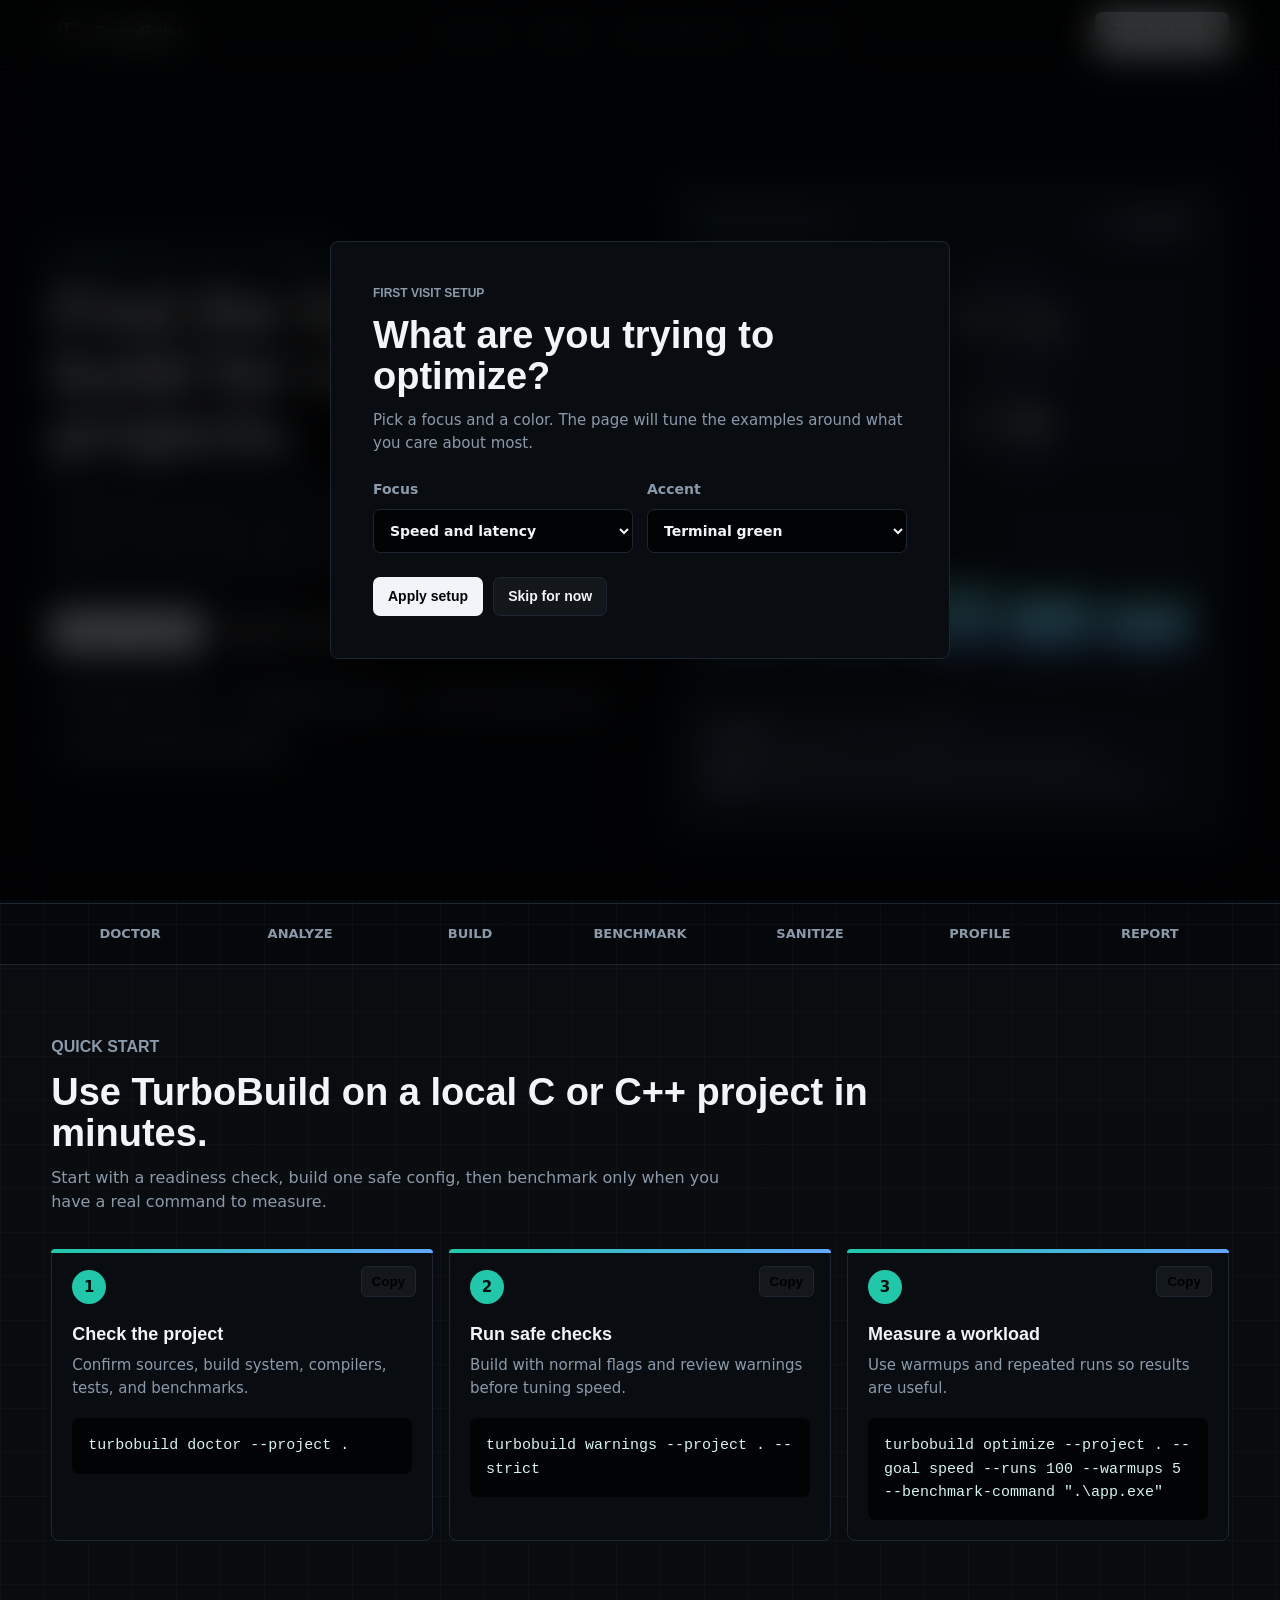
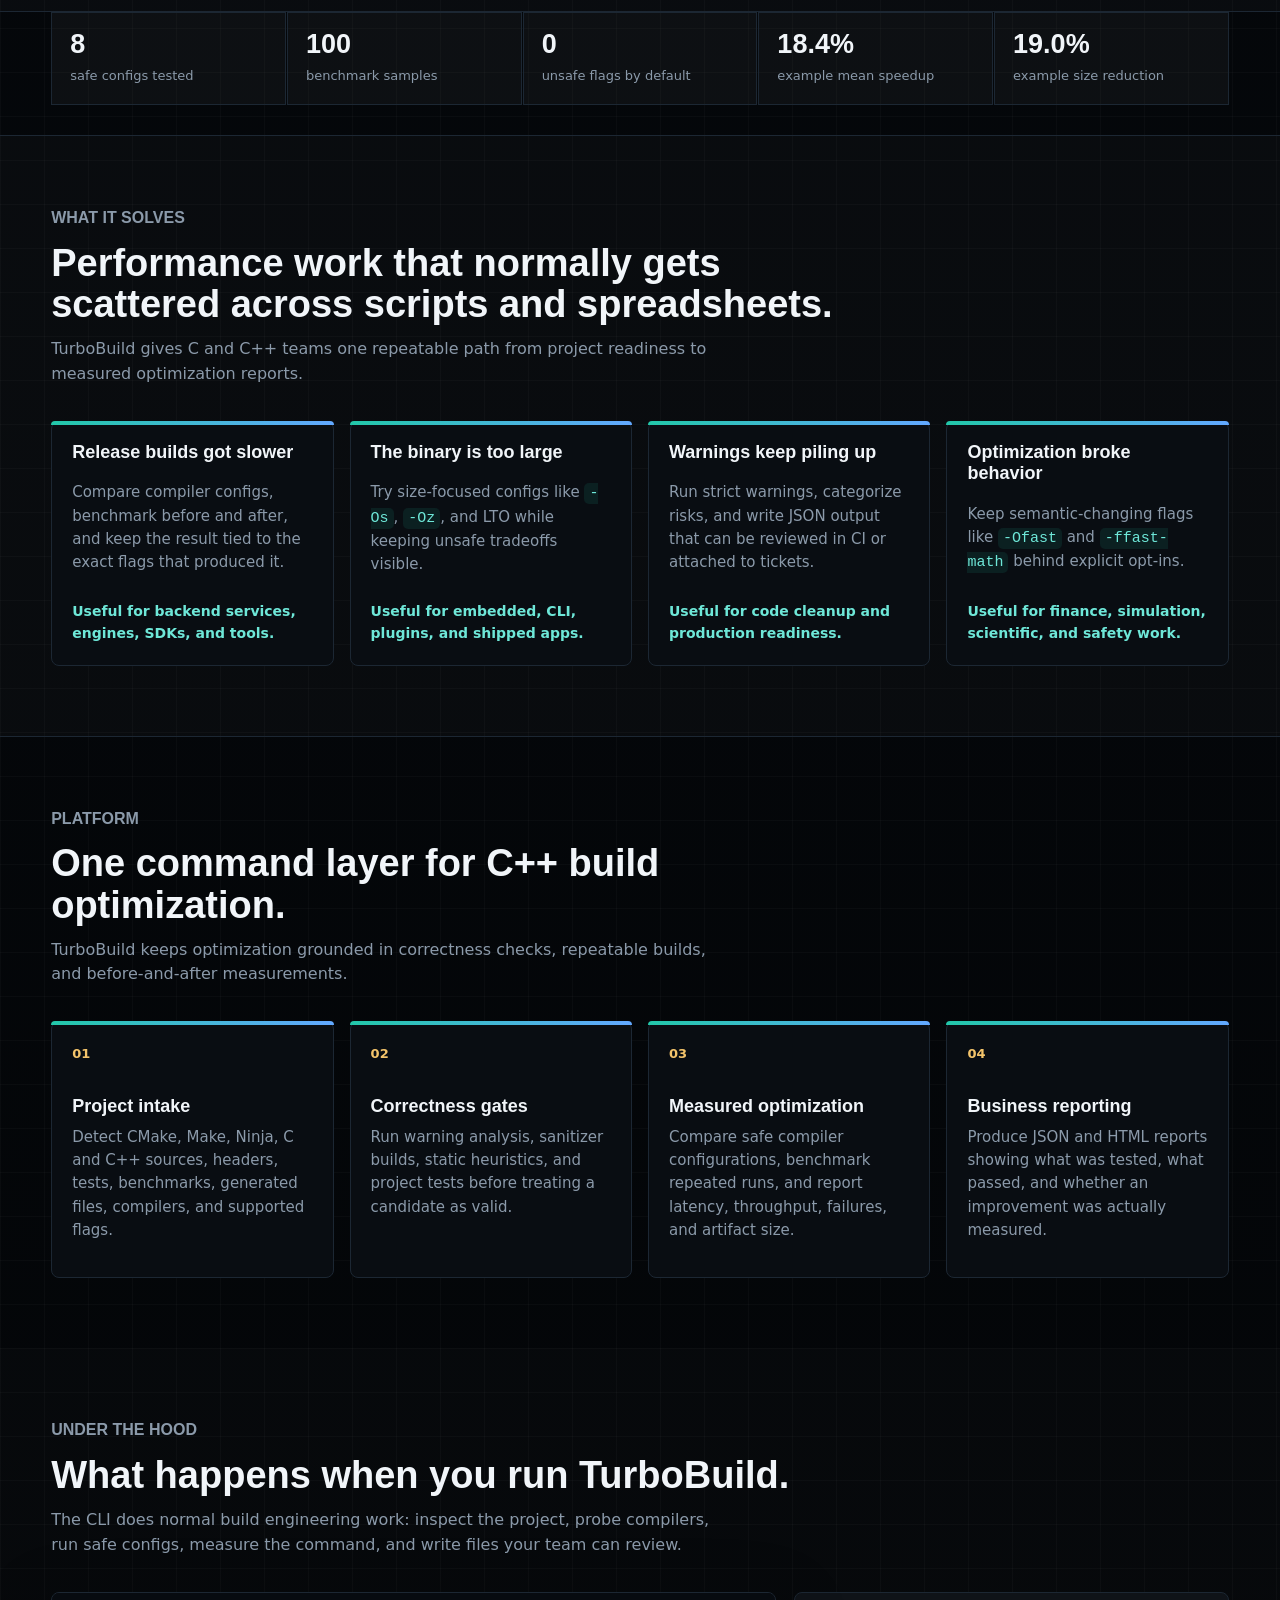
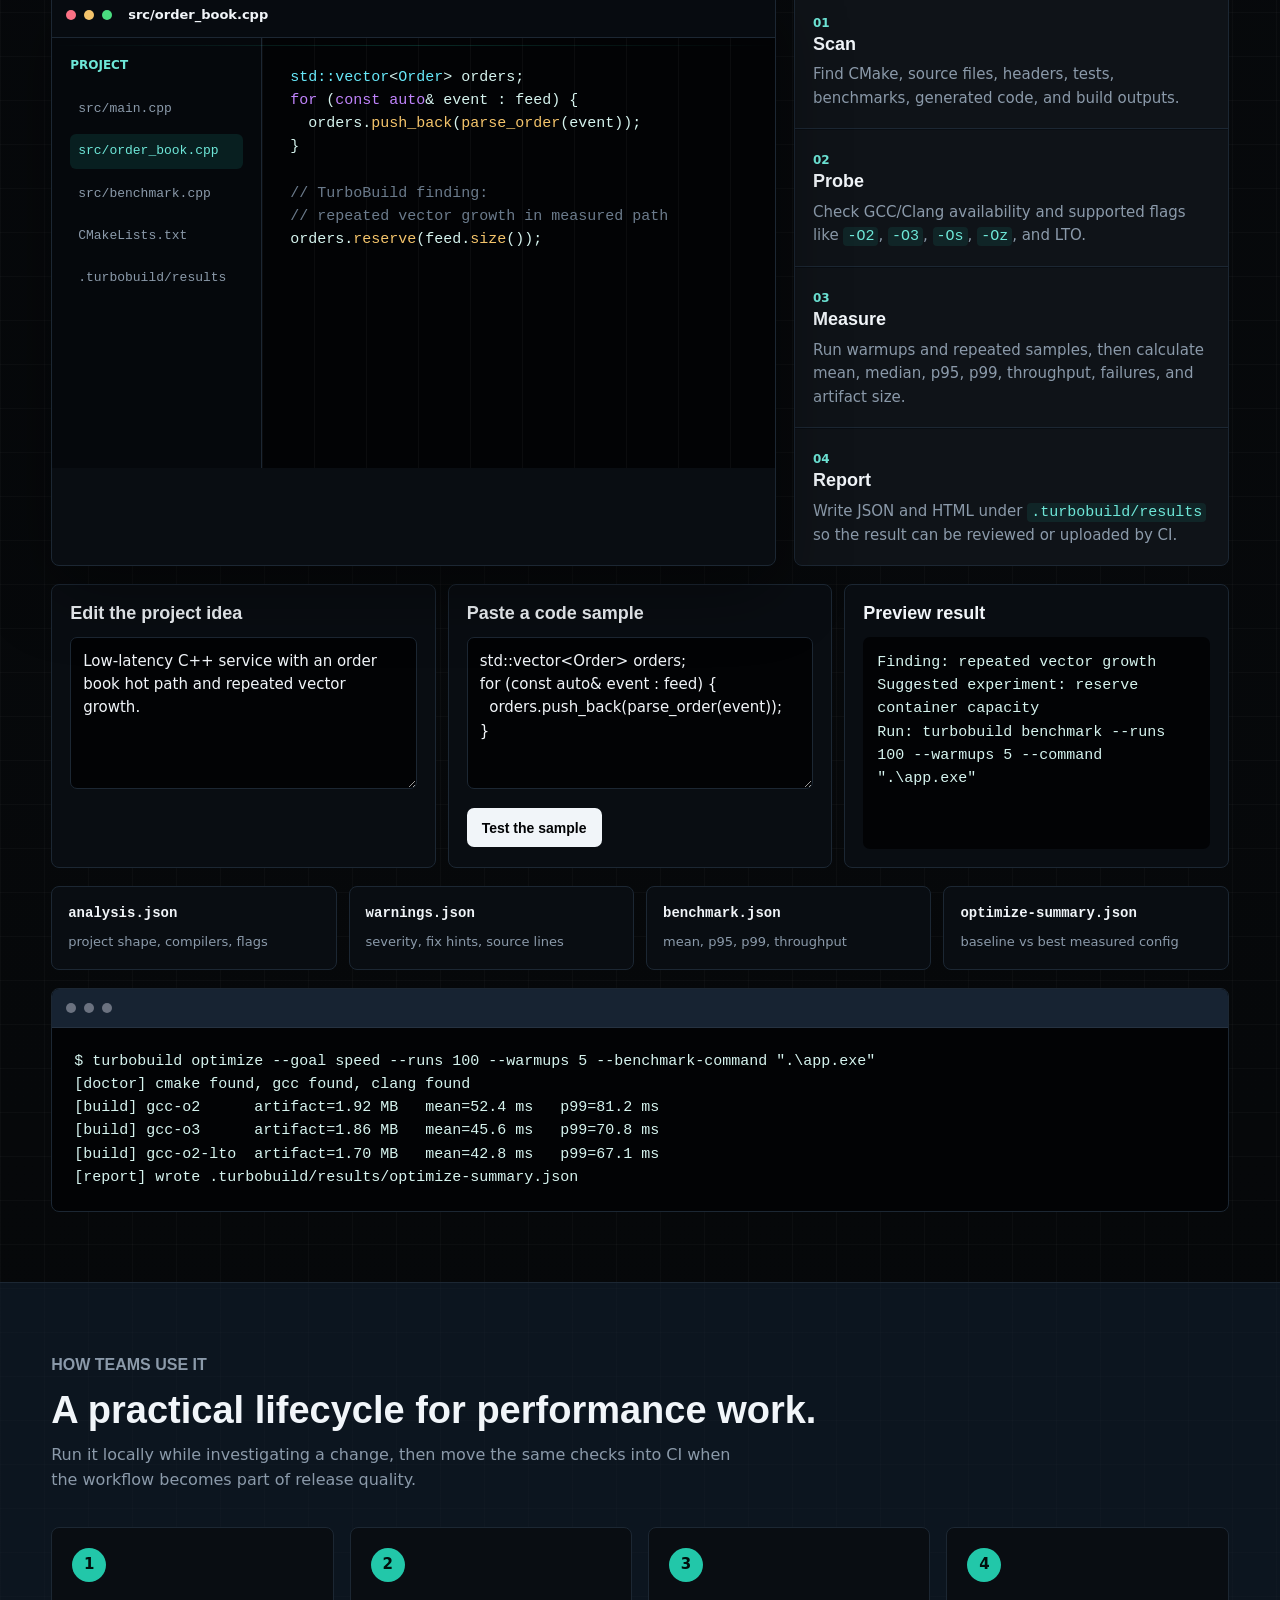
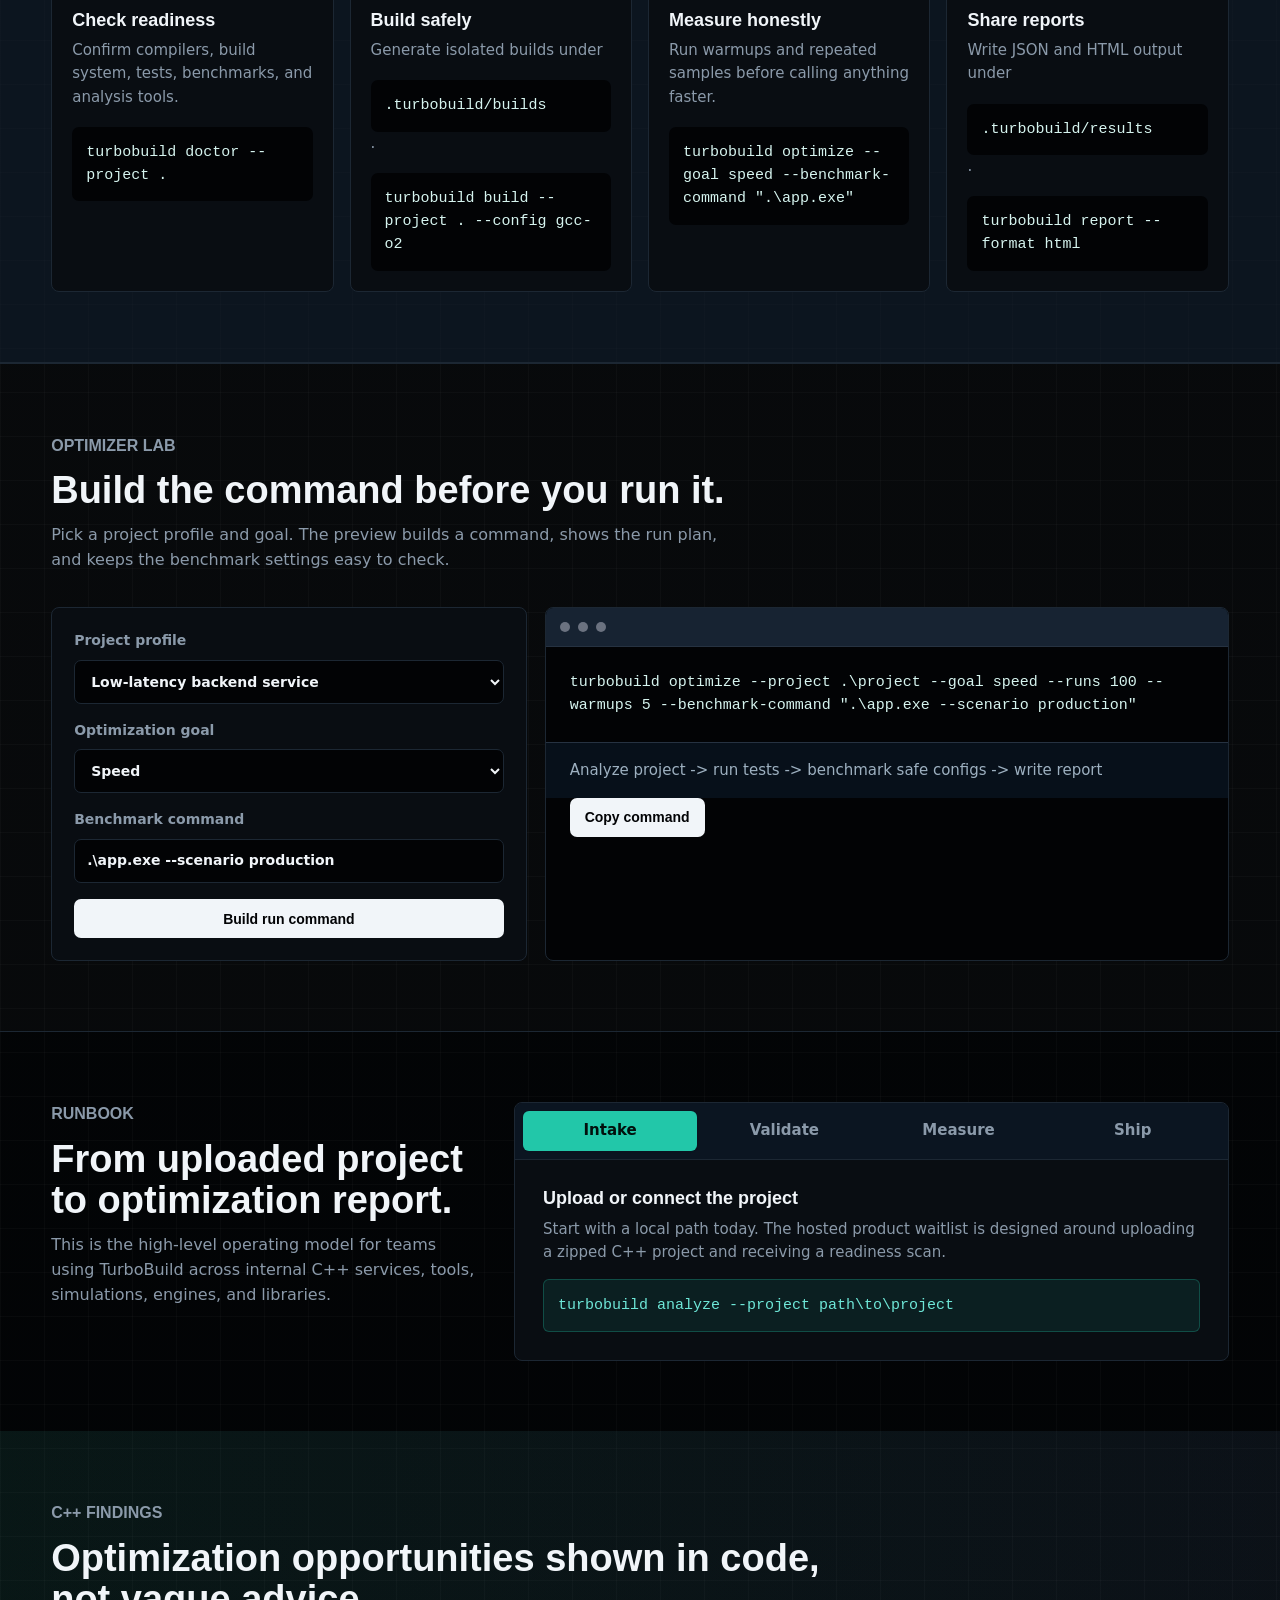
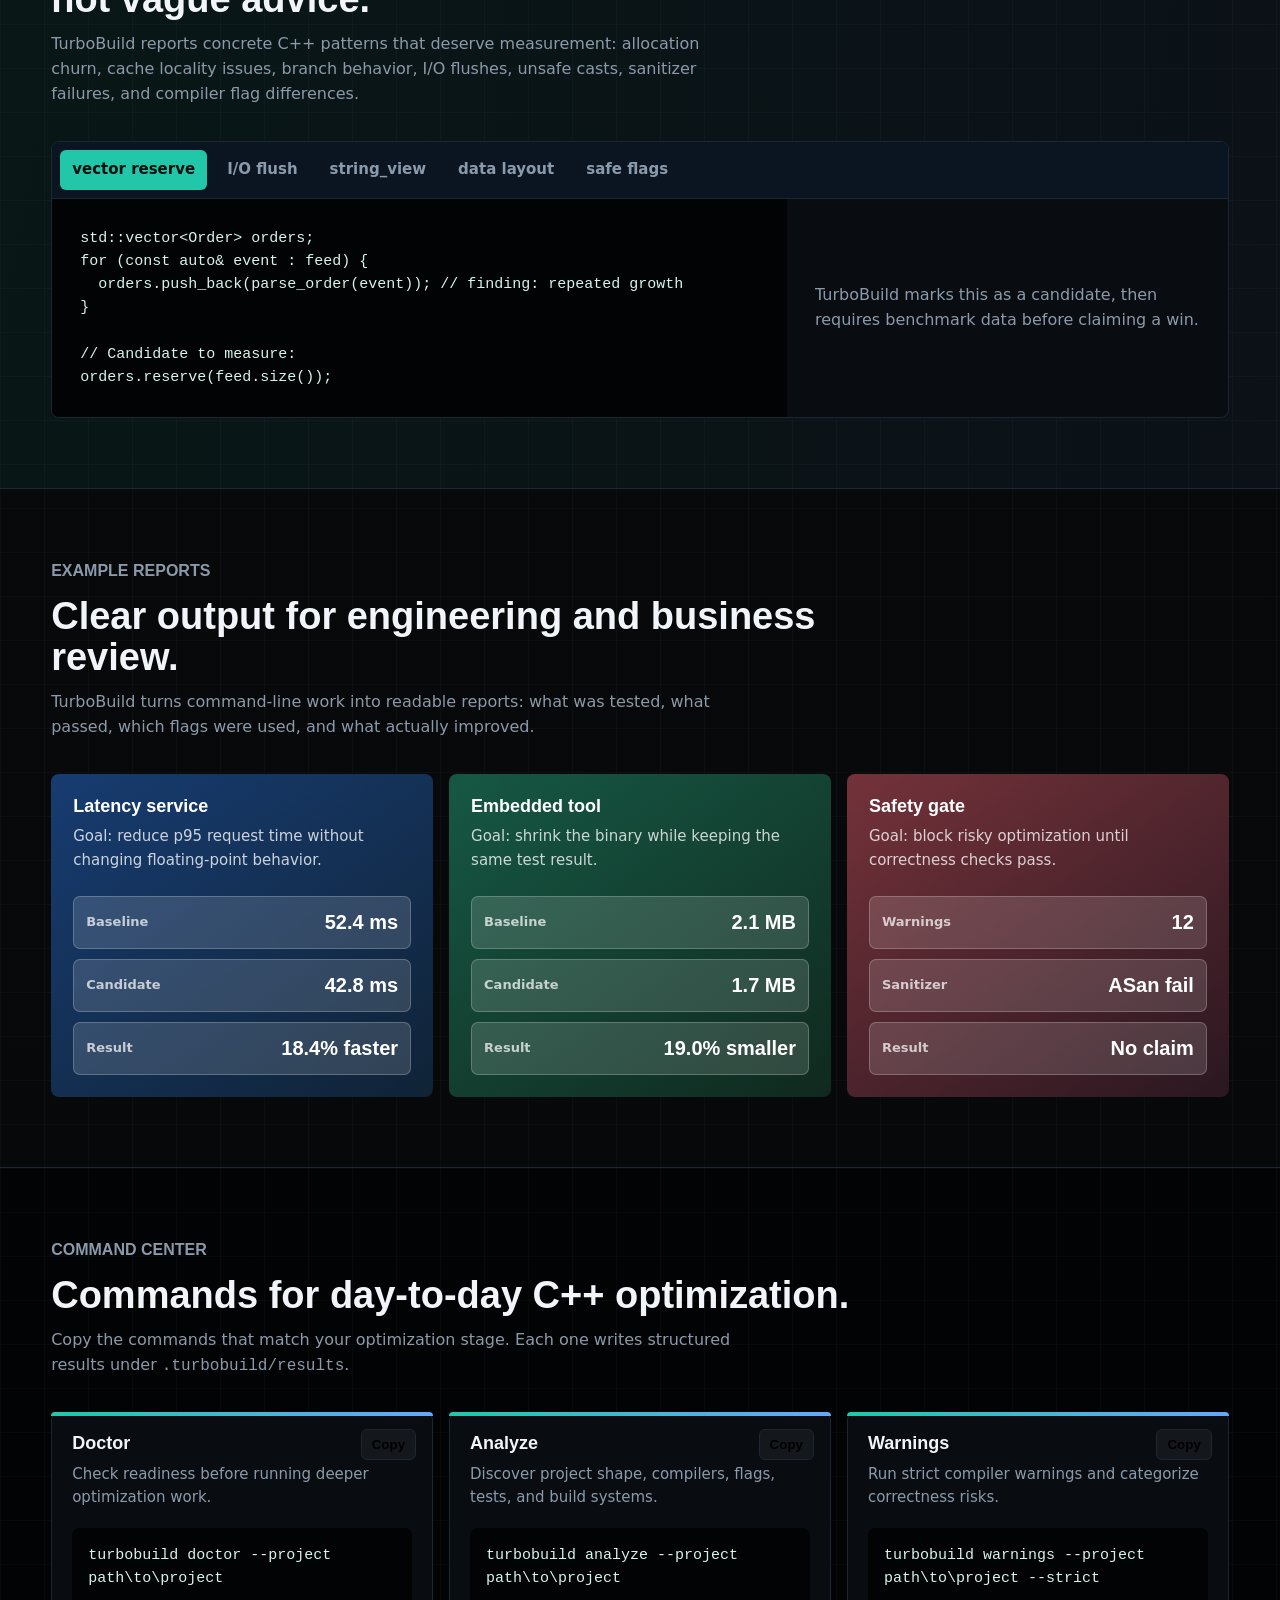
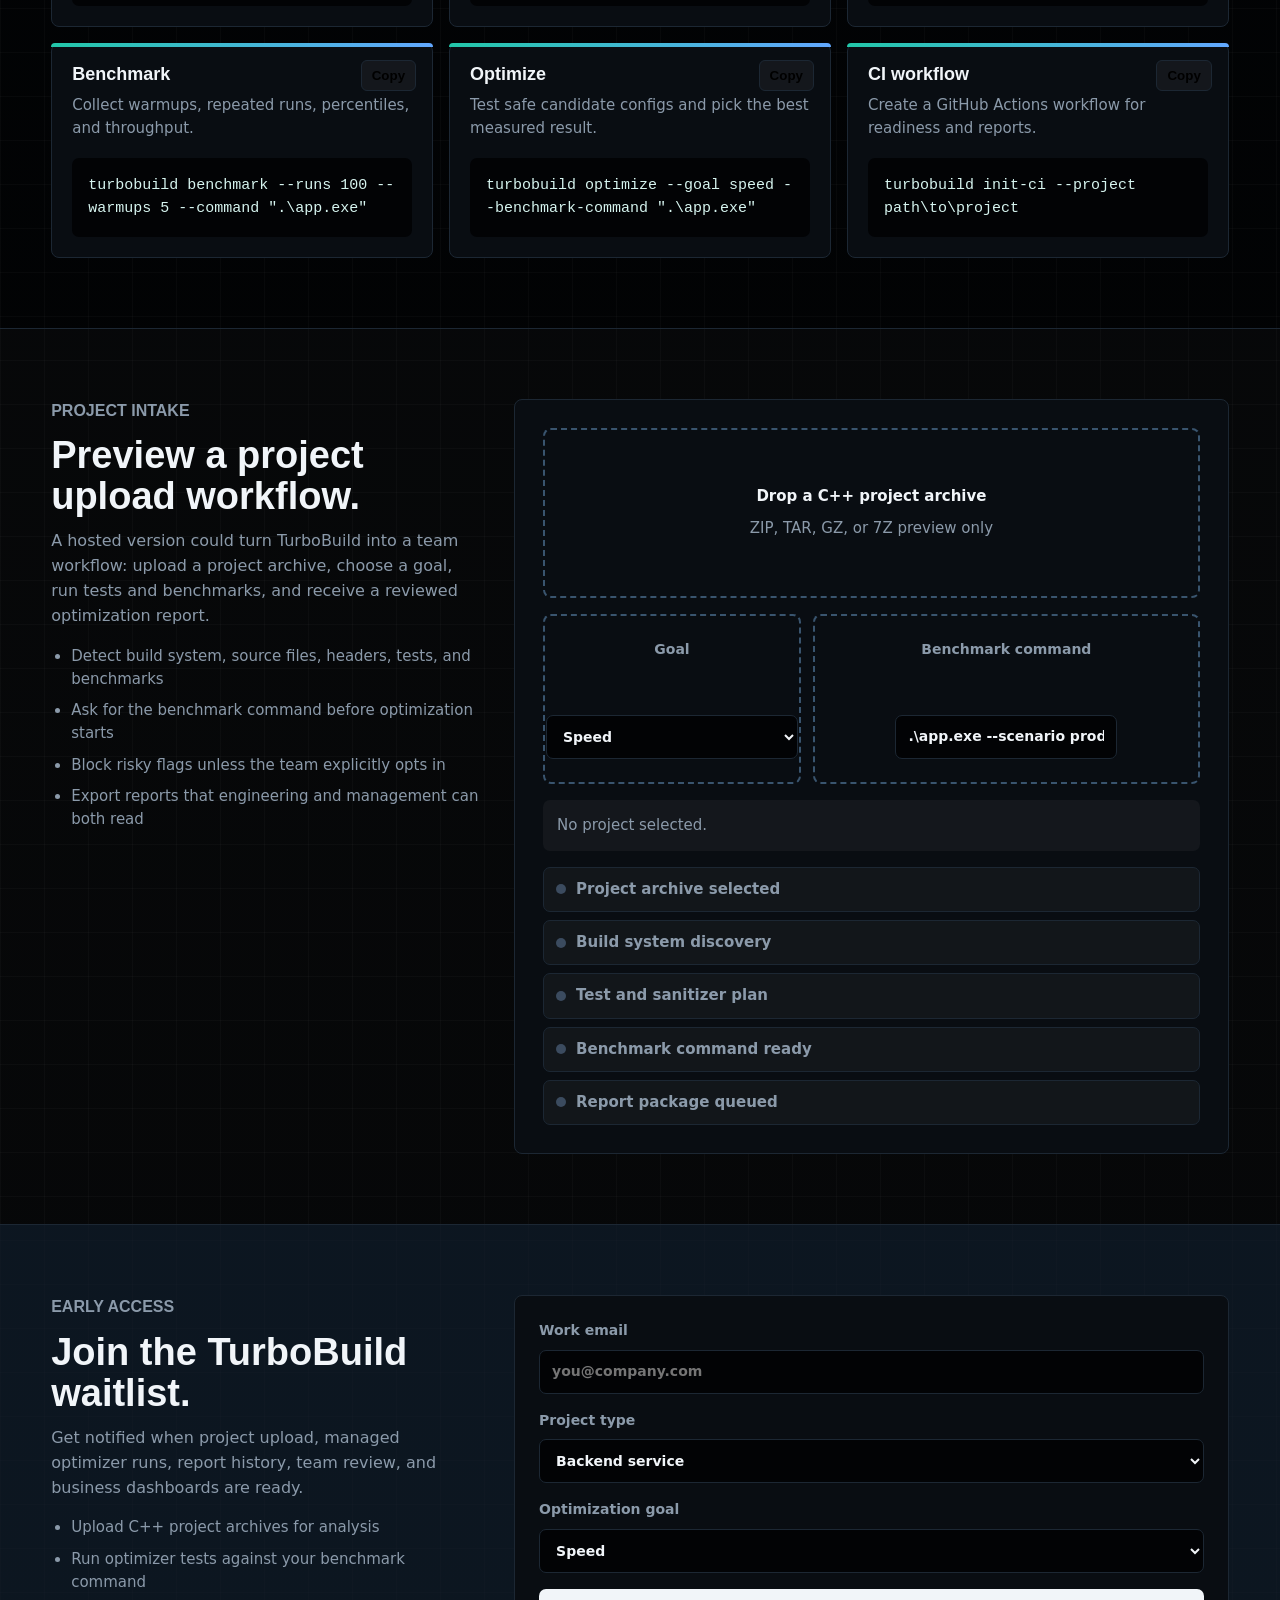
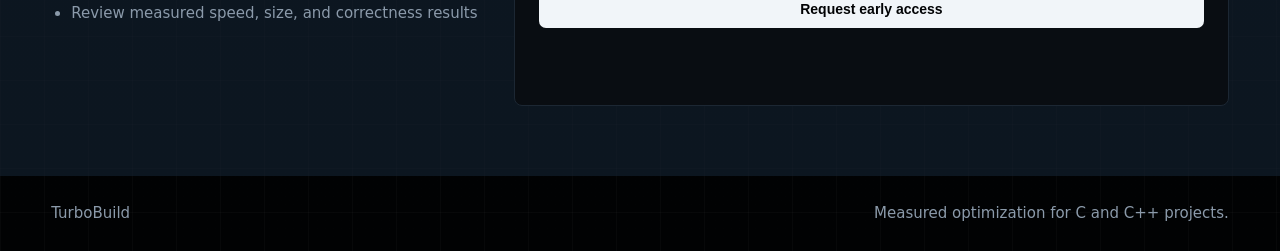
==== commit 098827ac: "Improve site usability" ====
--- a/docs/site/index.html
+++ b/docs/site/index.html
@@ -8,7 +8,8 @@
       name="description"
       content="TurboBuild analyzes, builds, tests, benchmarks, profiles, and optimizes C and C++ projects with measurement-first reports."
     />
-    <link rel="stylesheet" href="styles.css" />
+    <link rel="icon" href="favicon.svg?v=20260808-1" type="image/svg+xml" />
+    <link rel="stylesheet" href="styles.css?v=20260808-2" />
   </head>
   <body>
     <div class="welcome-modal" id="welcomeModal" aria-hidden="true">
@@ -39,7 +40,10 @@
             </select>
           </label>
         </div>
-        <button class="button button-dark" id="saveWelcome" type="button">Open TurboBuild</button>
+        <div class="welcome-actions">
+          <button class="button button-dark" id="saveWelcome" type="button">Apply setup</button>
+          <button class="button button-light" id="skipWelcome" type="button">Skip for now</button>
+        </div>
       </div>
     </div>
 
@@ -49,14 +53,12 @@
         <span>TurboBuild</span>
       </a>
       <nav class="nav" aria-label="Primary navigation">
+        <a href="#quickstart">Quick start</a>
         <a href="#platform">Platform</a>
-        <a href="#under-hood">Under hood</a>
-        <a href="#solves">Use cases</a>
-        <a href="#upload">Upload</a>
+        <a href="#optimizer-lab">Command builder</a>
         <a href="#commands">Commands</a>
-        <a href="#workflow">Workflow</a>
       </nav>
-      <a class="button button-dark" href="#waitlist">Join waitlist</a>
+      <a class="button button-dark" href="#quickstart">Start using it</a>
     </header>
 
     <main id="home">
@@ -72,8 +74,7 @@
             claims.
           </p>
           <div class="hero-actions">
-            <a class="button button-dark" href="#upload">Preview upload scan</a>
-            <a class="button button-dark" href="#workflow">See workflow</a>
+            <a class="button button-dark" href="#quickstart">Start in 3 steps</a>
             <a class="button button-light" href="#optimizer-lab">Build a command</a>
           </div>
           <div class="trust-row" aria-label="Optimization safety guarantees">
@@ -137,6 +138,41 @@
         <span>Sanitize</span>
         <span>Profile</span>
         <span>Report</span>
+      </section>
+
+      <section id="quickstart" class="section quickstart-section">
+        <div class="section-heading">
+          <p class="eyebrow">Quick start</p>
+          <h2>Use TurboBuild on a local C or C++ project in minutes.</h2>
+          <p>
+            Start with a readiness check, build one safe config, then benchmark
+            only when you have a real command to measure.
+          </p>
+        </div>
+
+        <div class="quickstart-grid">
+          <article class="quickstart-card">
+            <span>1</span>
+            <h3>Check the project</h3>
+            <p>Confirm sources, build system, compilers, tests, and benchmarks.</p>
+            <pre><code>turbobuild doctor --project .</code></pre>
+            <button class="copy-button" type="button">Copy</button>
+          </article>
+          <article class="quickstart-card">
+            <span>2</span>
+            <h3>Run safe checks</h3>
+            <p>Build with normal flags and review warnings before tuning speed.</p>
+            <pre><code>turbobuild warnings --project . --strict</code></pre>
+            <button class="copy-button" type="button">Copy</button>
+          </article>
+          <article class="quickstart-card">
+            <span>3</span>
+            <h3>Measure a workload</h3>
+            <p>Use warmups and repeated runs so results are useful.</p>
+            <pre><code>turbobuild optimize --project . --goal speed --runs 100 --warmups 5 --benchmark-command ".\app.exe"</code></pre>
+            <button class="copy-button" type="button">Copy</button>
+          </article>
+        </div>
       </section>
 
       <section class="metric-ribbon" aria-label="Example measured output">
@@ -424,6 +460,7 @@
             <div class="run-plan" id="runPlan">
               Analyze project -> run tests -> benchmark safe configs -> write report
             </div>
+            <button class="button button-dark lab-copy" id="copyGeneratedCommand" type="button">Copy command</button>
           </div>
         </div>
       </section>
@@ -754,6 +791,6 @@
       <span>Measured optimization for C and C++ projects.</span>
     </footer>
 
-    <script src="script.js"></script>
+    <script src="script.js?v=20260808-2"></script>
   </body>
 </html>
--- a/docs/site/styles.css
+++ b/docs/site/styles.css
@@ -133,6 +133,7 @@
 .feature-card,
 .solve-card,
 .command-card,
+.quickstart-card,
 .example-card,
 .lifecycle div,
 .upload-box label,
@@ -188,6 +189,12 @@
   margin: 24px 0;
 }
 
+.welcome-actions {
+  display: flex;
+  flex-wrap: wrap;
+  gap: 10px;
+}
+
 .welcome-grid label {
   color: var(--muted);
   display: grid;
@@ -565,7 +572,8 @@
 
 .feature-grid,
 .command-grid,
-.solve-grid {
+.solve-grid,
+.quickstart-grid {
   display: grid;
   gap: 16px;
   grid-template-columns: repeat(4, minmax(0, 1fr));
@@ -574,6 +582,7 @@
 .feature-card,
 .solve-card,
 .command-card,
+.quickstart-card,
 .tab-shell,
 .upload-box,
 .waitlist-form,
@@ -587,7 +596,8 @@
 
 .feature-card,
 .solve-card,
-.command-card {
+.command-card,
+.quickstart-card {
   min-height: 210px;
   padding: 20px;
   position: relative;
@@ -595,7 +605,8 @@
 
 .feature-card::before,
 .solve-card::before,
-.command-card::before {
+.command-card::before,
+.quickstart-card::before {
   background: linear-gradient(90deg, var(--accent), var(--blue));
   border-radius: 8px 8px 0 0;
   content: "";
@@ -609,6 +620,7 @@
 .feature-card:hover,
 .solve-card:hover,
 .command-card:hover,
+.quickstart-card:hover,
 .lifecycle div:hover,
 .pipeline-panel div:hover,
 .report-strip div:hover {
@@ -877,9 +889,46 @@
 .feature-card p,
 .solve-card p,
 .command-card p,
+.quickstart-card p,
 .tab-panel p,
 .check-list {
   color: var(--muted);
+}
+
+.quickstart-section {
+  background: rgba(255, 255, 255, 0.018);
+  border-bottom: 1px solid var(--line);
+}
+
+.quickstart-grid {
+  grid-template-columns: repeat(3, minmax(0, 1fr));
+}
+
+.quickstart-card {
+  min-height: 280px;
+}
+
+.quickstart-card > span {
+  align-items: center;
+  background: var(--accent);
+  border-radius: 50%;
+  color: #02100d;
+  display: inline-flex;
+  font-weight: 900;
+  height: 34px;
+  justify-content: center;
+  margin-bottom: 20px;
+  width: 34px;
+}
+
+.quickstart-card pre {
+  background: var(--code);
+  border-radius: 7px;
+  color: #d6f4ef;
+  margin: 18px 0 0;
+  overflow-x: auto;
+  padding: 16px;
+  white-space: pre-wrap;
 }
 
 .solve-section {
@@ -1033,6 +1082,10 @@
   padding: 16px 24px;
 }
 
+.lab-copy {
+  margin: 0 24px 24px;
+}
+
 .terminal-deep-dive {
   background: var(--code);
   border: 1px solid var(--line);
@@ -1163,7 +1216,8 @@
   grid-template-columns: repeat(3, minmax(0, 1fr));
 }
 
-.command-card {
+.command-card,
+.quickstart-card {
   position: relative;
 }
 
@@ -1562,6 +1616,7 @@
   .command-grid,
   .example-grid,
   .solve-grid,
+  .quickstart-grid,
   .lifecycle,
   .metric-ribbon,
   .report-strip,
@@ -1588,6 +1643,7 @@
   .command-grid,
   .example-grid,
   .solve-grid,
+  .quickstart-grid,
   .lifecycle,
   .metric-ribbon,
   .report-strip,
